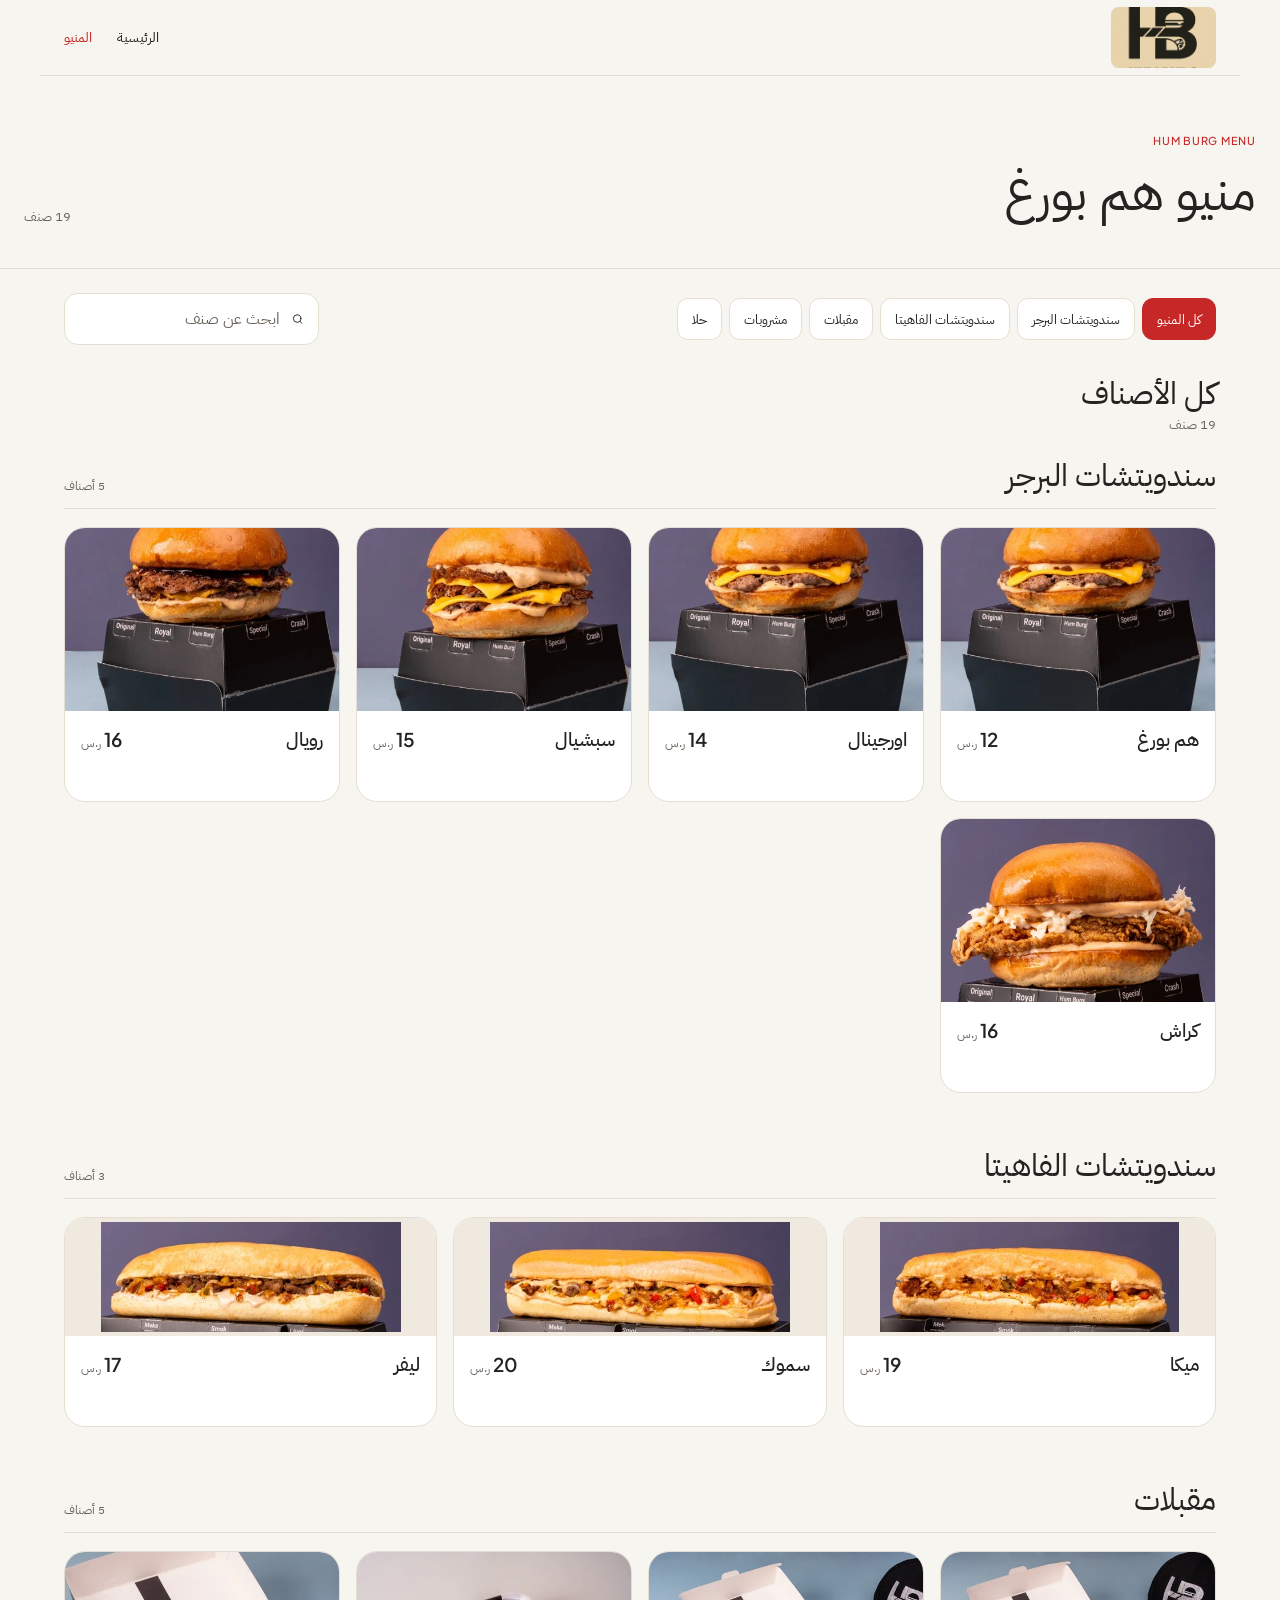
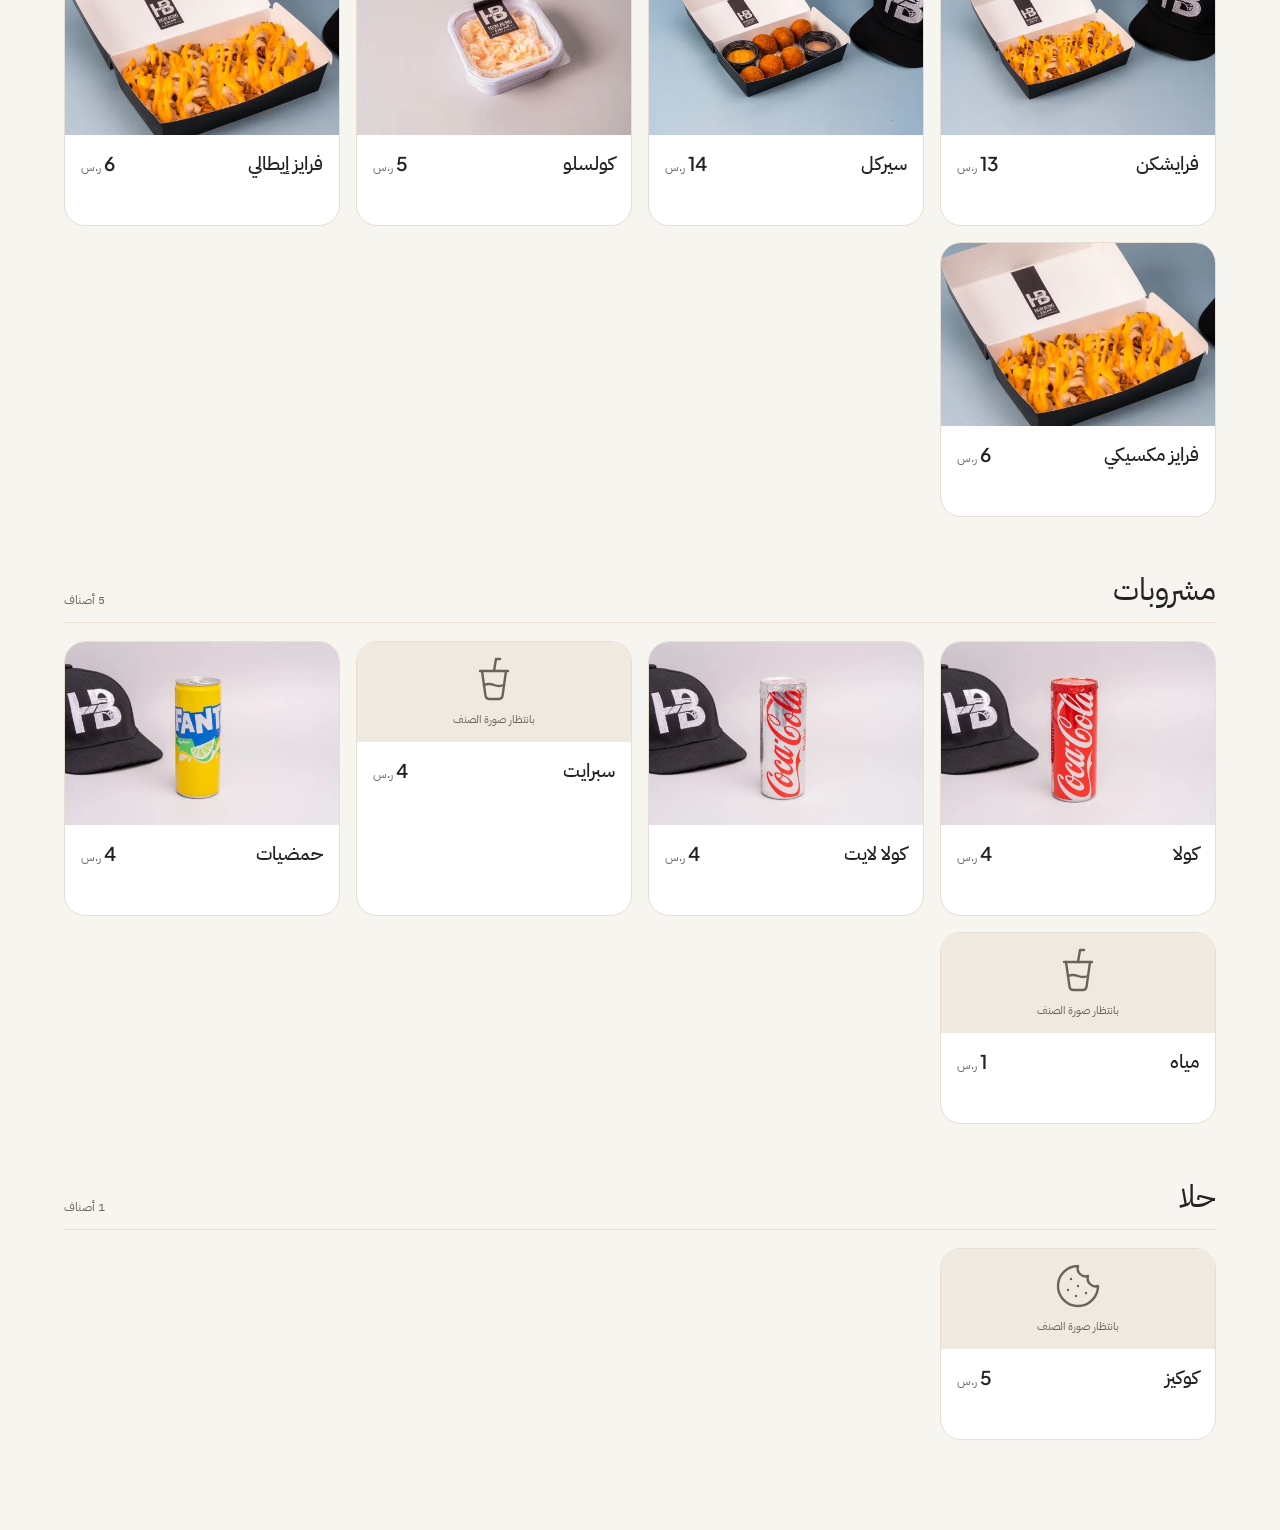
==== menu.html @ cf8162c5 "Publish HUM BURG client preview" ====
<!doctype html><html lang="ar" dir="rtl" data-theme="day" style="color-scheme: light;"><head><link rel="stylesheet" href="./site.css"><meta charset="utf-8"><meta name="viewport" content="width=device-width, initial-scale=1"><title>هم بورغ | HUM BURG</title><meta name="description" content="سندويتشات البرجر والفاهيتا بطابع هم بورغ."></head><body><div hidden=""><!--$--><!--/$--></div><!--$--><main class="menu-page"><header class="inner-nav"><a class="menu-official-logo" href="./index.html" aria-label="هم بورغ، الرئيسية"><img src="./assets/hum-burg-logo-original.jpg" width="105" height="61" alt="شعار HUM BURG الرسمي"></a><nav><a href="./index.html">الرئيسية</a><a class="active" href="./menu.html">المنيو</a></nav></header><section class="menu-hero"><div class="menu-hero-inner page-width"><div><span class="eyebrow">HUM BURG MENU</span><h1>منيو هم بورغ</h1></div><span class="menu-hero-count">19<!-- --> <!-- -->صنف</span></div></section><section class="menu-catalog"><div class="menu-catalog-inner page-width"><div class="menu-filterbar"><div class="menu-tabs" role="group" aria-label="تصفية حسب الفئة"><button class="selected">كل المنيو</button><button class="">سندويتشات البرجر</button><button class="">سندويتشات الفاهيتا</button><button class="">مقبلات</button><button class="">مشروبات</button><button class="">حلا</button></div><label class="search"><svg xmlns="http://www.w3.org/2000/svg" width="18" height="18" viewBox="0 0 24 24" fill="none" stroke="currentColor" stroke-width="2" stroke-linecap="round" stroke-linejoin="round" class="lucide lucide-search"><circle cx="11" cy="11" r="8"></circle><path d="m21 21-4.3-4.3"></path></svg><input placeholder="ابحث عن صنف" aria-label="ابحث عن صنف" value=""></label></div><div class="catalog-toolbar"><div><h2>كل الأصناف</h2><p>19<!-- --> <!-- -->صنف</p></div></div><div class="catalog-groups"><section class="catalog-group"><div class="catalog-group-heading"><div><h3>سندويتشات البرجر</h3></div><small>5<!-- --> <!-- -->أصناف</small></div><div class="catalog-grid"><article class="product-card"><div class="product-card-media"><img class="product-image-svg" width="540" height="420" src="./images/scaled/product-hum-burg-480.webp" sizes="(max-width: 760px) 55vw, 420px" loading="lazy" decoding="async" style="object-fit:cover;width:100%;height:100%;object-position:center" alt="صورة هم بورغ من المنيو"></div><div class="product-card-content"><div class="product-title-row"><h3>هم بورغ</h3><strong class="menu-price">12<!-- --> <small>ر.س</small></strong></div><div class="product-card-bottom"></div></div></article><article class="product-card"><div class="product-card-media"><img class="product-image-svg" width="540" height="420" src="./images/scaled/product-original-480.webp" sizes="(max-width: 760px) 55vw, 420px" loading="lazy" decoding="async" style="object-fit:cover;width:100%;height:100%;object-position:center" alt="صورة اورجينال من المنيو"></div><div class="product-card-content"><div class="product-title-row"><h3>اورجينال</h3><strong class="menu-price">14<!-- --> <small>ر.س</small></strong></div><div class="product-card-bottom"></div></div></article><article class="product-card"><div class="product-card-media"><img class="product-image-svg" width="540" height="420" src="./images/scaled/product-special-480.webp" sizes="(max-width: 760px) 55vw, 420px" loading="lazy" decoding="async" style="object-fit:cover;width:100%;height:100%;object-position:center" alt="صورة سبشيال من المنيو"></div><div class="product-card-content"><div class="product-title-row"><h3>سبشيال</h3><strong class="menu-price">15<!-- --> <small>ر.س</small></strong></div><div class="product-card-bottom"></div></div></article><article class="product-card"><div class="product-card-media"><img class="product-image-svg" width="540" height="420" src="./images/scaled/product-royal-480.webp" sizes="(max-width: 760px) 55vw, 420px" loading="lazy" decoding="async" style="object-fit:cover;width:100%;height:100%;object-position:center" alt="صورة رويال من المنيو"></div><div class="product-card-content"><div class="product-title-row"><h3>رويال</h3><strong class="menu-price">16<!-- --> <small>ر.س</small></strong></div><div class="product-card-bottom"></div></div></article><article class="product-card"><div class="product-card-media"><img class="product-image-svg" width="770" height="515" src="./images/scaled/product-crash-480.webp" sizes="(max-width: 760px) 55vw, 420px" loading="lazy" decoding="async" style="object-fit:cover;width:100%;height:100%;object-position:center" alt="صورة كراش من المنيو"></div><div class="product-card-content"><div class="product-title-row"><h3>كراش</h3><strong class="menu-price">16<!-- --> <small>ر.س</small></strong></div><div class="product-card-bottom"></div></div></article></div></section><section class="catalog-group catalog-group-fajita"><div class="catalog-group-heading"><div><h3>سندويتشات الفاهيتا</h3></div><small>3<!-- --> <!-- -->أصناف</small></div><div class="catalog-grid"><article class="product-card product-card-fajita"><div class="product-card-media"><img class="product-image-svg" width="1020" height="375" src="./images/scaled/product-meka-480.webp" sizes="(max-width: 760px) 55vw, 420px" loading="lazy" decoding="async" style="object-fit:contain;width:100%;height:100%;object-position:center" alt="صورة ميكا من المنيو"></div><div class="product-card-content"><div class="product-title-row"><h3>ميكا</h3><strong class="menu-price">19<!-- --> <small>ر.س</small></strong></div><div class="product-card-bottom"></div></div></article><article class="product-card product-card-fajita"><div class="product-card-media"><img class="product-image-svg" width="1020" height="375" src="./images/scaled/product-smok-480.webp" sizes="(max-width: 760px) 55vw, 420px" loading="lazy" decoding="async" style="object-fit:contain;width:100%;height:100%;object-position:center" alt="صورة سموك من المنيو"></div><div class="product-card-content"><div class="product-title-row"><h3>سموك</h3><strong class="menu-price">20<!-- --> <small>ر.س</small></strong></div><div class="product-card-bottom"></div></div></article><article class="product-card product-card-fajita"><div class="product-card-media"><img class="product-image-svg" width="1020" height="375" src="./images/scaled/product-liver-480.webp" sizes="(max-width: 760px) 55vw, 420px" loading="lazy" decoding="async" style="object-fit:contain;width:100%;height:100%;object-position:center" alt="صورة ليفر من المنيو"></div><div class="product-card-content"><div class="product-title-row"><h3>ليفر</h3><strong class="menu-price">17<!-- --> <small>ر.س</small></strong></div><div class="product-card-bottom"></div></div></article></div></section><section class="catalog-group"><div class="catalog-group-heading"><div><h3>مقبلات</h3></div><small>5<!-- --> <!-- -->أصناف</small></div><div class="catalog-grid"><article class="product-card"><div class="product-card-media"><img class="product-image-svg" width="1600" height="1066" src="./images/scaled/product-freischken-480.webp" sizes="(max-width: 760px) 55vw, 420px" loading="lazy" decoding="async" style="object-fit:cover;width:100%;height:100%;object-position:center" alt="صورة فرايشكن من المنيو"></div><div class="product-card-content"><div class="product-title-row"><h3>فرايشكن</h3><strong class="menu-price">13<!-- --> <small>ر.س</small></strong></div><div class="product-card-bottom"></div></div></article><article class="product-card"><div class="product-card-media"><img class="product-image-svg" width="1600" height="1066" src="./images/scaled/product-circle-480.webp" sizes="(max-width: 760px) 55vw, 420px" loading="lazy" decoding="async" style="object-fit:cover;width:100%;height:100%;object-position:center" alt="صورة سيركل من المنيو"></div><div class="product-card-content"><div class="product-title-row"><h3>سيركل</h3><strong class="menu-price">14<!-- --> <small>ر.س</small></strong></div><div class="product-card-bottom"></div></div></article><article class="product-card"><div class="product-card-media"><img class="product-image-svg" width="1600" height="1066" src="./images/scaled/product-coleslaw-480.webp" sizes="(max-width: 760px) 55vw, 420px" loading="lazy" decoding="async" style="object-fit:cover;width:100%;height:100%;object-position:center" alt="صورة كولسلو من المنيو"></div><div class="product-card-content"><div class="product-title-row"><h3>كولسلو</h3><strong class="menu-price">5<!-- --> <small>ر.س</small></strong></div><div class="product-card-bottom"></div></div></article><article class="product-card"><div class="product-card-media"><img class="product-image-svg" width="640" height="500" src="./images/scaled/product-italian-fries-480.webp" sizes="(max-width: 760px) 55vw, 420px" loading="lazy" decoding="async" style="object-fit:cover;width:100%;height:100%;object-position:center" alt="صورة فرايز إيطالي من المنيو"></div><div class="product-card-content"><div class="product-title-row"><h3>فرايز إيطالي</h3><strong class="menu-price">6<!-- --> <small>ر.س</small></strong></div><div class="product-card-bottom"></div></div></article><article class="product-card"><div class="product-card-media"><img class="product-image-svg" width="640" height="500" src="./images/scaled/product-mexican-fries-480.webp" sizes="(max-width: 760px) 55vw, 420px" loading="lazy" decoding="async" style="object-fit:cover;width:100%;height:100%;object-position:center" alt="صورة فرايز مكسيكي من المنيو"></div><div class="product-card-content"><div class="product-title-row"><h3>فرايز مكسيكي</h3><strong class="menu-price">6<!-- --> <small>ر.س</small></strong></div><div class="product-card-bottom"></div></div></article></div></section><section class="catalog-group"><div class="catalog-group-heading"><div><h3>مشروبات</h3></div><small>5<!-- --> <!-- -->أصناف</small></div><div class="catalog-grid"><article class="product-card"><div class="product-card-media"><img class="product-image-svg" width="1600" height="1066" src="./images/scaled/product-cola-480.webp" sizes="(max-width: 760px) 55vw, 420px" loading="lazy" decoding="async" style="object-fit:cover;width:100%;height:100%;object-position:center" alt="صورة كولا من المنيو"></div><div class="product-card-content"><div class="product-title-row"><h3>كولا</h3><strong class="menu-price">4<!-- --> <small>ر.س</small></strong></div><div class="product-card-bottom"></div></div></article><article class="product-card"><div class="product-card-media"><img class="product-image-svg" width="1600" height="1066" src="./images/scaled/product-cola-light-480.webp" sizes="(max-width: 760px) 55vw, 420px" loading="lazy" decoding="async" style="object-fit:cover;width:100%;height:100%;object-position:center" alt="صورة كولا لايت من المنيو"></div><div class="product-card-content"><div class="product-title-row"><h3>كولا لايت</h3><strong class="menu-price">4<!-- --> <small>ر.س</small></strong></div><div class="product-card-bottom"></div></div></article><article class="product-card product-card-no-image"><div class="product-card-media"><div class="product-card-fallback product-card-fallback-branded"><span class="product-fallback-icon"><svg xmlns="http://www.w3.org/2000/svg" width="48" height="48" viewBox="0 0 24 24" fill="none" stroke="currentColor" stroke-width="1.2" stroke-linecap="round" stroke-linejoin="round" class="lucide lucide-cup-soda"><path d="m6 8 1.75 12.28a2 2 0 0 0 2 1.72h4.54a2 2 0 0 0 2-1.72L18 8"></path><path d="M5 8h14"></path><path d="M7 15a6.47 6.47 0 0 1 5 0 6.47 6.47 0 0 0 5 0"></path><path d="m12 8 1-6h2"></path></svg></span><small>بانتظار صورة الصنف</small></div></div><div class="product-card-content"><div class="product-title-row"><h3>سبرايت</h3><strong class="menu-price">4<!-- --> <small>ر.س</small></strong></div><div class="product-card-bottom"></div></div></article><article class="product-card"><div class="product-card-media"><img class="product-image-svg" width="1600" height="1066" src="./images/scaled/product-citrus-480.webp" sizes="(max-width: 760px) 55vw, 420px" loading="lazy" decoding="async" style="object-fit:cover;width:100%;height:100%;object-position:center" alt="صورة حمضيات من المنيو"></div><div class="product-card-content"><div class="product-title-row"><h3>حمضيات</h3><strong class="menu-price">4<!-- --> <small>ر.س</small></strong></div><div class="product-card-bottom"></div></div></article><article class="product-card product-card-no-image"><div class="product-card-media"><div class="product-card-fallback product-card-fallback-branded"><span class="product-fallback-icon"><svg xmlns="http://www.w3.org/2000/svg" width="48" height="48" viewBox="0 0 24 24" fill="none" stroke="currentColor" stroke-width="1.2" stroke-linecap="round" stroke-linejoin="round" class="lucide lucide-cup-soda"><path d="m6 8 1.75 12.28a2 2 0 0 0 2 1.72h4.54a2 2 0 0 0 2-1.72L18 8"></path><path d="M5 8h14"></path><path d="M7 15a6.47 6.47 0 0 1 5 0 6.47 6.47 0 0 0 5 0"></path><path d="m12 8 1-6h2"></path></svg></span><small>بانتظار صورة الصنف</small></div></div><div class="product-card-content"><div class="product-title-row"><h3>مياه</h3><strong class="menu-price">1<!-- --> <small>ر.س</small></strong></div><div class="product-card-bottom"></div></div></article></div></section><section class="catalog-group"><div class="catalog-group-heading"><div><h3>حلا</h3></div><small>1<!-- --> <!-- -->أصناف</small></div><div class="catalog-grid"><article class="product-card product-card-no-image"><div class="product-card-media"><div class="product-card-fallback product-card-fallback-branded"><span class="product-fallback-icon"><svg xmlns="http://www.w3.org/2000/svg" width="48" height="48" viewBox="0 0 24 24" fill="none" stroke="currentColor" stroke-width="1.2" stroke-linecap="round" stroke-linejoin="round" class="lucide lucide-cookie"><path d="M12 2a10 10 0 1 0 10 10 4 4 0 0 1-5-5 4 4 0 0 1-5-5"></path><path d="M8.5 8.5v.01"></path><path d="M16 15.5v.01"></path><path d="M12 12v.01"></path><path d="M11 17v.01"></path><path d="M7 14v.01"></path></svg></span><small>بانتظار صورة الصنف</small></div></div><div class="product-card-content"><div class="product-title-row"><h3>كوكيز</h3><strong class="menu-price">5<!-- --> <small>ر.س</small></strong></div><div class="product-card-bottom"></div></div></article></div></section></div></div></section></main><!--$--><!--/$--><!--/$--><next-route-announcer style="position: absolute;"></next-route-announcer><script src="./preview.js"></script></body></html>
---- site.css ----
@import url("https://fonts.googleapis.com/css2?family=IBM+Plex+Sans+Arabic:wght@400;500;600;700&family=Plus+Jakarta+Sans:wght@500;600;700;800&display=swap");@font-face{font-family:FreePalestine;src:url(./fonts/FreePalestineVF.ttf) format("truetype");font-display:swap}:root{--body:"IBM Plex Sans Arabic",sans-serif;--display:FreePalestine,"IBM Plex Sans Arabic",sans-serif}*{box-sizing:border-box}html{scroll-behavior:smooth}body{margin:0;background:var(--bg);color:var(--white);font-family:var(--body)}button,input{font:inherit}button{cursor:pointer}a{text-decoration:none;color:inherit}img{max-width:100%}.page-width{width:min(100% - 80px,1440px);margin-inline:auto}:focus-visible{outline:2px solid var(--red-light)}.button{display:inline-flex;align-items:center;justify-content:center;gap:20px;padding:0 25px;font-weight:700;font-size:15px;border:1px solid transparent;transition:background .2s,transform .2s}.button-red{color:white}.button-red:hover{background:var(--red-light)}.button-outline{border-color:#777;color:white;background:rgba(0,0,0,.25)}.button-white{background:white}.text-link{display:inline-flex;align-items:center;gap:10px;font-weight:700;border-bottom:1px solid var(--red);padding-bottom:7px}.site-header{background:#0D0D0E;z-index:30;border-bottom:1px solid #29292b}.header-inner{height:88px;width:min(100% - 80px,1440px);margin:auto;display:flex;align-items:center;justify-content:space-between;gap:35px}.official-logo{width:115px;height:67px;position:relative;background:#171719}.official-logo img{position:absolute;width:235px;max-width:none;height:235px;left:-60px;top:-49px;filter:grayscale(1) invert(1);mix-blend-mode:screen}.site-nav{display:flex;align-items:center;gap:34px;font-weight:600}.site-nav a:hover{color:var(--red-light)}.header-actions{display:flex;align-items:center;gap:18px}.language-button{border:0;background:none;font-size:13px}.icon-button{border:0;background:none;color:white;display:grid;place-items:center;width:42px;height:42px}.cart-trigger{position:relative}.cart-trigger span{position:absolute;top:-1px;left:0;border-radius:50%;font:700 10px/17px var(--body);width:17px;height:17px}.mobile-trigger{display:none}.hero{position:relative;min-height:690px;display:flex;align-items:center;overflow:hidden;background:#09090a}.hero-photo{background-image:url(./assets/hum-burg-campaign.jpg);background-position:center 55%;opacity:.9}.hero-photo,.hero-shade{position:absolute;inset:0}.hero-shade{background:linear-gradient(270deg,#0D0D0E 3%,rgba(13,13,14,.97) 27%,rgba(13,13,14,.71) 46%,rgba(13,13,14,.04) 77%),linear-gradient(0deg,#0D0D0E,transparent 20%)}.hero-content{position:relative;z-index:1;padding:70px 0 110px}.hero-kicker{font:700 12px Plus Jakarta Sans,sans-serif;letter-spacing:2px;color:var(--red-light)}.hero h1{font-size:clamp(66px,7.1vw,124px);line-height:1.06;max-width:730px;margin:24px 0 25px}.hero h1 span{color:var(--red-light)}.hero p{font-size:19px;line-height:1.85;max-width:510px;color:#ddd}.hero-buttons{gap:12px;flex-wrap:wrap}.hero-bottom{position:absolute;bottom:30px;left:0;right:0;display:flex;justify-content:space-between;color:#b8b8b8;font-size:11px;letter-spacing:1px}.section-title{gap:20px;margin-bottom:32px}.about-copy h2,.combo-text h2,.final-cta h2,.section-title h2{font:700 clamp(38px,4vw,66px)/1.16 var(--display);margin:9px 0 0}.section-mark{color:var(--red-light);font-weight:700}.category-section{padding-block:100px}.category-grid{grid-gap:10px;gap:10px}.category-tile{min-height:220px;background:var(--surface);padding:24px;display:flex;flex-direction:column;position:relative;border-bottom:3px solid var(--red);transition:background .25s,transform .25s}.category-tile:hover{background:var(--card);transform:translateY(-4px)}.category-index{font:800 12px Plus Jakarta Sans;color:var(--red-light)}.category-name{font:700 clamp(24px,2.2vw,37px)/1.3 var(--display);margin:auto 0 0}.category-english{font:700 10px Plus Jakarta Sans;letter-spacing:1px;color:var(--muted);margin-top:5px}.category-tile svg{position:absolute;top:22px;left:22px;color:var(--red-light)}.featured-grid{display:grid;grid-template-columns:repeat(4,1fr);grid-gap:17px;gap:17px}.food-card{min-width:0}.food-frame{height:270px;background:radial-gradient(circle at 50% 65%,#38383a 0,#202023 58%);position:relative;overflow:hidden}.food-frame-label{position:absolute;left:17px;top:16px;color:#777;font:800 clamp(24px,3vw,42px) Plus Jakarta Sans;letter-spacing:-2px}.food-placeholder{height:100%;display:grid;align-content:center;justify-items:center;text-align:center;grid-gap:6px;gap:6px;position:relative}.food-placeholder:before{content:"";display:block;width:126px;height:126px;border:2px solid #555;border-radius:50%;background:radial-gradient(circle,#29292b,#202023);margin-bottom:12px}.food-placeholder>span{position:absolute;top:45%;font:700 27px var(--display)}.food-placeholder small{color:var(--muted);font-size:11px}.food-counter{position:absolute;right:17px;top:16px;color:var(--red-light);font:700 12px Plus Jakarta Sans}.food-info{display:flex;justify-content:space-between;gap:10px;align-items:flex-end;padding:18px 19px}.food-info h3{font:700 31px var(--display);margin:4px 0 0}.food-price{font:800 27px Plus Jakarta Sans;white-space:nowrap}.food-price span{font:600 11px var(--body);margin-right:4px}.card-add{margin:0 19px 19px;padding:10px 0;background:transparent;border:1px solid #626265;color:white;display:flex;align-items:center;justify-content:center;gap:7px}.card-add:hover{border-color:var(--red)}.combo-section{background:var(--red);padding-block:60px}.combo-inner{display:flex;align-items:center;gap:45px}.combo-number{font:800 clamp(100px,13vw,190px)/.8 var(--display);white-space:nowrap}.combo-number span{font:600 22px var(--body);margin-right:8px}.combo-text{flex:1 1}.combo-text .section-mark{color:#f8d8d8}.combo-text p{font-size:16px;line-height:1.8;max-width:600px}.about-section{display:grid;grid-template-columns:1fr 1fr;grid-gap:8%;gap:8%;align-items:center;padding-block:125px}.about-visual{height:430px;position:relative}.about-photo{position:absolute;inset:0;background:url(./assets/hum-burg-campaign.jpg) 50%/cover;filter:grayscale(1);opacity:.65}.about-visual>span{position:absolute;bottom:20px;left:25px;font:800 47px Plus Jakarta Sans;letter-spacing:-3px}.about-copy p{color:var(--muted);font-size:17px;line-height:2;max-width:570px;margin:23px 0}.final-cta{background:var(--red-dark);text-align:center;padding:85px 0}.final-cta span{font-size:15px}.final-cta h2{margin:12px 0 30px}.site-footer{padding-top:70px}.footer-grid{display:grid;grid-template-columns:2fr 1fr 1.5fr;grid-gap:65px;gap:65px;padding-bottom:55px}.footer-logo{width:120px}.footer-grid h3{font-size:15px;margin:0 0 20px}.footer-grid a:not(.official-logo){display:block;color:var(--muted);margin:10px 0}.footer-grid p{color:var(--muted);font-size:13px;max-width:300px;line-height:1.8}.footer-bottom{border-top:1px solid var(--line);padding:20px 0;color:var(--muted);font-size:12px;display:flex;justify-content:space-between}.drawer-layer{position:fixed;inset:0;z-index:100}.drawer-backdrop{position:absolute;inset:0;background:#000b;border:0;width:100%}.cart-panel{position:absolute;left:0;top:0;bottom:0;width:min(440px,100%);background:var(--surface);padding:30px;display:flex;flex-direction:column;box-shadow:20px 0 70px #0008}.drawer-heading{display:flex;justify-content:space-between;align-items:flex-start;border-bottom:1px solid var(--line);padding-bottom:18px}.drawer-heading small{color:var(--red-light)}.drawer-heading h2{font:700 40px var(--display);margin:4px 0}.cart-items{overflow:auto;flex:1 1}.cart-item{padding:22px 0;border-bottom:1px solid var(--line);display:flex;align-items:center;justify-content:space-between}.cart-item small{color:var(--muted)}.cart-item h3{margin:2px 0;font:700 25px var(--display)}.cart-item span{font-size:13px}.quantity{display:flex;align-items:center;gap:12px}.quantity button{width:30px;height:30px;background:var(--card);border:1px solid var(--line);color:white;display:grid;place-items:center}.cart-checkout{border-top:1px solid var(--line);padding-top:20px}.cart-checkout>div{display:flex;justify-content:space-between}.cart-checkout p{font-size:11px;color:var(--muted)}.cart-checkout .button{width:100%;margin-top:15px}.cart-empty{margin:auto;text-align:center}.cart-empty svg{color:var(--red-light)}.cart-empty h3{font:700 28px var(--display)}@media(max-width:1100px){.category-grid{grid-template-columns:repeat(3,1fr)}.featured-grid{grid-template-columns:repeat(2,1fr)}.site-nav{gap:17px}.hero{min-height:630px}}@media(max-width:700px){.header-inner,.page-width{width:min(100% - 36px,1440px)}.header-inner{height:72px}.official-logo{width:84px;height:55px}.official-logo img{width:177px;height:177px;left:-45px;top:-37px}.site-nav{display:none;position:absolute;top:72px;right:0;left:0;background:var(--surface);padding:20px;flex-direction:column;align-items:stretch}.site-nav.open{display:flex}.header-actions{gap:5px}.mobile-trigger{display:grid}.header-order,.language-button{display:none}.hero{min-height:690px;align-items:flex-start}.hero-photo{background-size:auto 75%;background-repeat:no-repeat;background-position:65% top}.hero-shade{background:linear-gradient(0deg,#0D0D0E 9%,rgba(13,13,14,.95) 33%,rgba(13,13,14,.4) 65%,transparent)}.hero-content{padding-top:305px;padding-bottom:55px}.hero-kicker{font-size:9px}.hero h1{font-size:clamp(55px,13vw,78px);margin:10px 0}.hero p{font-size:15px;margin:0}.hero-buttons{margin-top:20px}.hero-buttons .button{min-height:46px;font-size:13px;padding:0 16px}.hero-bottom{bottom:14px}.category-section,.featured-section{padding-block:65px}.section-title{align-items:flex-start}.section-title h2{font-size:38px}.section-title .text-link{font-size:12px;white-space:nowrap}.category-grid{grid-template-columns:repeat(2,1fr)}.category-tile{min-height:145px;padding:17px}.category-name{font-size:25px}.category-english{font-size:8px}.category-tile svg{width:16px;top:15px;left:15px}.featured-grid{gap:10px}.food-frame{height:170px}.food-placeholder:before{width:75px;height:75px}.food-placeholder>span{font-size:19px;top:46%}.food-placeholder small{font-size:8px}.food-frame-label{font-size:19px}.food-info{padding:12px;align-items:flex-start;display:block}.food-info h3{font-size:24px}.food-info small{font-size:9px}.food-price{font-size:21px;margin-top:4px}.card-add{margin:0 12px 12px;width:calc(100% - 24px);font-size:11px}.combo-inner{display:block}.combo-number{font-size:105px}.combo-text h2{font-size:40px}.combo-text p{font-size:14px}.combo-inner .button{margin-top:15px}.about-section{grid-template-columns:1fr;padding-block:65px;gap:30px}.about-visual{height:270px}.about-copy h2{font-size:42px}.about-copy p{font-size:15px}.footer-grid{grid-template-columns:1fr 1fr;gap:20px}.footer-grid>div:first-child{grid-column:1/-1}.footer-bottom{display:block;line-height:2}}@media(prefers-reduced-motion:reduce){html{scroll-behavior:auto}*,:after,:before{animation-duration:.01ms!important;transition-duration:.01ms!important}}.inner-nav{width:min(100% - 80px,1440px);margin:auto;justify-content:space-between;gap:24px}.inner-nav,.inner-nav .logo{display:flex;align-items:center}.inner-nav .logo{font:800 22px Plus Jakarta Sans;gap:10px}.inner-nav .logo-mark{background:var(--red);padding:8px;color:white}.inner-nav .logo-copy{display:grid;line-height:1}.inner-nav .logo-copy small{font:700 11px var(--body);color:var(--muted);margin-top:5px}.inner-nav nav{display:flex;gap:25px}.inner-nav nav .active{color:var(--red-light)}.inner-cart{background:var(--red);border:0;color:white;padding:10px 17px;display:flex;gap:10px;align-items:center;position:relative}.inner-cart i{position:absolute;top:-8px;left:-8px;background:white;color:var(--red);border-radius:50%;width:20px;height:20px;text-align:center;font-size:11px}.menu-hero{background:var(--surface);padding:75px max(40px,calc((100vw - 1440px)/2));display:flex;align-items:center;justify-content:space-between;overflow:hidden}.menu-hero .eyebrow{font-size:12px;color:var(--red-light)}.menu-hero h1{font:700 clamp(55px,6vw,90px)/1 var(--display);margin:20px 0}.checkout-page h1 em,.menu-hero h1 em,.track-intro h1 em{color:var(--red-light);font-style:normal}.menu-hero-mark{font:800 130px Plus Jakarta Sans;color:#2f2f31;letter-spacing:-12px}.menu-hero-mark span{display:block;font:700 15px Plus Jakarta Sans;letter-spacing:5px;text-align:center}.menu-catalog{display:grid;grid-template-columns:250px 1fr;grid-gap:40px;gap:40px;width:min(100% - 80px,1440px);margin:auto;padding:70px 0 110px}.menu-sidebar{border-left:1px solid var(--line);padding-left:20px}.menu-sidebar>p{color:var(--muted);font-size:13px}.menu-sidebar button{display:flex;align-items:center;gap:10px;width:100%;background:transparent;border:0;color:var(--muted);padding:12px;text-align:right}.menu-sidebar button.selected,.menu-sidebar button:hover{background:var(--card);color:white}.menu-sidebar button b{margin-right:auto;color:var(--red-light)}.combo-sidebar{background:var(--red-dark);padding:20px;margin-top:35px}.combo-sidebar b,.combo-sidebar span{display:block}.combo-sidebar span{font:700 36px var(--display)}.combo-sidebar p{font-size:12px}.catalog-toolbar{display:flex;align-items:center;justify-content:space-between;margin-bottom:25px}.catalog-toolbar h2{font:700 44px var(--display);margin:0}.catalog-toolbar p{margin:0;color:var(--muted)}.search{display:flex;align-items:center;gap:10px;background:var(--surface);padding:12px 15px;min-width:250px}.search input{border:0;outline:none;background:none;color:white;min-width:0}.catalog-grid{display:grid;grid-template-columns:repeat(3,1fr);grid-gap:17px}.catalog-card{background:var(--card)}.catalog-art{height:230px;background:radial-gradient(circle,#363638,var(--card) 68%);display:flex;flex-direction:column;align-items:center;justify-content:center;gap:12px}.catalog-art>span{font:700 30px var(--display);border:2px solid #555;border-radius:50%;width:130px;height:130px;display:grid;place-items:center}.catalog-art small{color:var(--muted);font-size:11px}.catalog-info{padding:18px}.catalog-info>small{font:700 11px Plus Jakarta Sans;color:var(--muted)}.catalog-info h3{font:700 32px var(--display);margin:8px 0 20px}.catalog-info>div{border-top:1px solid var(--line);padding-top:14px;display:flex;justify-content:space-between;align-items:center}.catalog-info b{font:800 28px Plus Jakarta Sans}.catalog-info b i{font:500 12px var(--body);font-style:normal}.catalog-info button{background:var(--red);border:0;color:white;width:36px;height:36px;display:grid;place-items:center}.no-results{padding:70px;color:var(--muted)}.no-results h3{color:white}.no-results button{background:var(--red);color:white;border:0;padding:10px 20px}.cart-drawer{position:fixed;top:0;left:0;bottom:0;width:min(430px,95vw);background:var(--surface);z-index:102;padding:28px;transform:translateX(-110%);transition:transform .25s;display:flex;flex-direction:column}.cart-drawer.open{transform:translateX(0)}.backdrop{position:fixed;inset:0;background:#000b;z-index:101;border:0;width:100%}.cart-head{display:flex;align-items:flex-start;justify-content:space-between;border-bottom:1px solid var(--line)}.cart-head h2{font:700 36px var(--display);margin:0 0 15px}.cart-head small{color:var(--red-light)}.cart-head button{background:none;color:white;border:0}.empty-cart{margin:auto;text-align:center}.empty-cart svg{color:var(--red-light)}.cart-lines{flex:1 1;overflow:auto}.cart-line{border-bottom:1px solid var(--line);padding:18px 0;display:grid;grid-template-columns:40px 1fr auto;grid-gap:10px;gap:10px;align-items:center}.mini-art{background:var(--card);height:40px;display:grid;place-items:center;font-size:22px}.cart-line b,.cart-line small{display:block}.cart-line small{color:var(--muted)}.qty{display:flex;align-items:center;gap:8px}.qty button{background:var(--card);color:white;border:1px solid var(--line);height:26px}.cart-total{display:flex;justify-content:space-between;padding:20px 0}.checkout{display:flex;align-items:center;justify-content:center;gap:10px;background:var(--red);padding:14px}.checkout-page,.track-page{min-height:100vh}.checkout-wrap,.track-shell{width:min(100% - 80px,1150px);margin:80px auto;display:grid;grid-template-columns:1.4fr 1fr;grid-gap:70px;gap:70px}.checkout-page h1,.track-intro h1{font:700 65px var(--display);margin:10px 0}.step-kicker{color:var(--red-light)}.checkout-intro,.track-intro p{color:var(--muted);line-height:1.8}.back-link{display:flex;gap:5px;align-items:center}.form-grid,.method-switch{display:grid;grid-template-columns:repeat(2,1fr);grid-gap:12px;gap:12px;margin:25px 0}.method-switch button{background:var(--surface);color:white;border:1px solid var(--line);padding:18px;text-align:right;display:grid;grid-gap:5px;gap:5px}.method-switch small{color:var(--muted)}.checkout-form h2{font:700 26px var(--display)}.checkout-form label span{display:block;margin-bottom:5px}.checkout-form label div{display:flex;align-items:center;gap:8px;background:var(--surface);padding:10px}.checkout-form input{width:100%;border:0;background:none;color:white;outline:none}.full-label{display:block;margin:18px 0}.payment-disabled{display:flex;gap:10px;align-items:center;background:var(--surface);padding:18px;color:var(--muted)}.payment-disabled small{display:block}.payment-disabled>span{margin-right:auto}.place-order{background:var(--red);border:0;color:white;padding:14px 25px;display:flex;gap:10px;align-items:center;margin-top:30px}.demo-notice{color:var(--muted)}.order-summary{background:var(--surface);padding:30px}.summary-item,.summary-title,.summary-total{display:flex;justify-content:space-between;align-items:center;border-bottom:1px solid var(--line);padding:16px 0}.summary-item{gap:12px}.summary-item div{flex:1 1}.summary-item small{display:block;color:var(--muted)}.summary-food{font-size:28px}.summary-total b{font-size:25px}.order-summary>p{color:var(--muted);font-size:12px}.track-intro form{display:flex;background:var(--surface);padding:8px;gap:8px}.track-intro form input{flex:1 1;background:none;border:0;color:white;min-width:0}.track-intro form button{background:var(--red);border:0;color:white;padding:10px 18px}.track-card{background:var(--surface);padding:35px;min-height:350px}.track-empty{text-align:center;margin-top:55px}.track-empty a,.track-empty svg{color:var(--red-light)}.timeline-stage,.track-card-top,.track-eta{display:flex;align-items:center;gap:15px;padding:15px;border-bottom:1px solid var(--line)}.timeline-stage div{flex:1 1}.timeline-stage small{display:block;color:var(--muted)}.timeline-stage.current{color:var(--red-light)}@media(max-width:800px){.checkout-wrap,.inner-nav,.menu-catalog,.track-shell{width:min(100% - 36px,1440px)}.inner-nav nav{display:none}.menu-hero{padding:45px 20px}.menu-hero-mark{display:none}.menu-catalog{display:block;padding:40px 0}.menu-sidebar{border:0;display:flex;overflow:auto;gap:8px;padding:0 0 20px}.combo-sidebar,.menu-sidebar>p{display:none}.menu-sidebar button{white-space:nowrap;width:auto;background:var(--surface)}.menu-sidebar button b{display:none}.catalog-toolbar{align-items:stretch;flex-direction:column;gap:15px}.catalog-grid{grid-template-columns:repeat(2,1fr);gap:10px}.catalog-art{height:150px}.catalog-art>span{width:90px;height:90px;font-size:24px}.catalog-art small{font-size:9px}.catalog-info{padding:12px}.catalog-info h3{font-size:25px}.catalog-info b{font-size:20px}.checkout-wrap,.track-shell{display:block;margin:40px auto}.order-summary,.track-card{margin-top:40px}.form-grid{grid-template-columns:1fr}}.hero-shade{background:linear-gradient(90deg,#0D0D0E,#0D0D0E 34%,transparent 56%),linear-gradient(270deg,#0D0D0E,rgba(13,13,14,.94) 18%,rgba(13,13,14,.68) 36%,transparent 65%),linear-gradient(0deg,#0D0D0E,transparent 20%)}.menu-sidebar{scrollbar-width:none}.menu-sidebar::-webkit-scrollbar{display:none}@media(max-width:700px){.hero{min-height:650px}.hero-photo{background-position:65% top}.hero-shade{background:linear-gradient(90deg,rgba(13,13,14,.9),transparent 45%),linear-gradient(0deg,#0D0D0E 7%,rgba(13,13,14,.97) 34%,rgba(13,13,14,.25) 71%,transparent)}.hero-content{padding-top:285px}.hero-shade{background:linear-gradient(90deg,#0D0D0E,rgba(13,13,14,.85) 13%,transparent 32%),linear-gradient(0deg,#0D0D0E 7%,rgba(13,13,14,.97) 34%,rgba(13,13,14,.25) 71%,transparent)}}.modal-layer{position:fixed;inset:0;z-index:110;display:grid;place-items:center;padding:18px}.modal-backdrop{position:absolute;inset:0;background:#000c;border:0;width:100%}.customize-modal{position:relative;border:1px solid var(--line);width:min(520px,100%);max-height:calc(100vh - 36px);overflow:auto;padding:28px;box-shadow:0 30px 90px #000a}.modal-head{display:flex;align-items:flex-start;justify-content:space-between}.modal-head small{color:var(--red-light)}.modal-head h2{font:700 43px var(--display);margin:4px 0}.customize-modal>p{color:var(--muted);font-size:14px}.modifier-list{display:grid;grid-gap:8px;gap:8px;margin:24px 0}.modifier-list label{display:flex;align-items:center;gap:12px;background:var(--card);padding:13px;cursor:pointer}.modifier-list input{accent-color:var(--red);width:18px;height:18px}.modifier-list span{flex:1 1}.modifier-list b{font-size:13px;color:white}.no-modifiers{color:var(--muted);padding:30px 0}.modal-total{border-top:1px solid var(--line);padding-top:18px}.modal-total strong{font-size:23px}.modal-add{margin-top:20px}.method-switch button:disabled,.place-order:disabled{opacity:.45;cursor:not-allowed}.admin-unconfigured{min-height:100vh;display:grid;place-items:center;padding:25px;text-align:center}.admin-unconfigured>div{max-width:500px}.admin-unconfigured svg{color:var(--red-light)}.admin-unconfigured h1{font:700 45px var(--display)}.admin-unconfigured p{color:var(--muted);line-height:1.9}.admin-unconfigured a{display:inline-block;background:var(--red);padding:12px 22px;margin-top:18px}body{color:var(--bg);font-weight:400}.storefront{overflow:hidden}.page-width{width:min(100% - 56px,1360px)}.site-header{background:var(--bg);border:0;color:#fff}.header-inner{height:82px;width:min(100% - 56px,1360px)}.site-nav{font-size:15px;font-weight:400}.site-nav a:hover{color:var(--gold)}.header-actions{gap:12px}.language-button{color:#eee;font-weight:400}.icon-button{border-radius:14px;background:rgba(255,255,255,.08);width:44px;height:44px}.icon-button:hover{background:rgba(255,255,255,.17)}.cart-trigger span{background:var(--gold);color:var(--bg)}.button{border-radius:16px;min-height:52px;box-shadow:0 7px 20px rgba(0,0,0,.1)}.button-outline{background:rgba(255,255,255,.13);border-color:rgba(255,255,255,.6)}.button-white{background:var(--ivory);color:var(--bg)}.text-link{font-weight:500;border-bottom-color:var(--gold)}.text-link:hover{color:var(--red)}.hero{min-height:660px;background:var(--bg);color:#fff}.hero-photo{background-size:cover;background-position:center 57%;opacity:1}.hero-shade{background:linear-gradient(90deg,rgba(25,25,25,.15),rgba(25,25,25,.42) 38%,#191919 75%),linear-gradient(0deg,#191919,transparent 20%)}.hero-content{padding:95px 0 120px}.hero-kicker{font-size:12px;color:var(--gold);font-weight:500}.hero h1{font-family:var(--display);font-weight:400;font-size:clamp(61px,6.2vw,94px);line-height:1.13}.hero h1 span{color:var(--ivory)}.hero p{font-weight:400;font-size:18px;color:#e8e4dd;max-width:430px}.hero-buttons{margin-top:34px}.hero-bottom{color:var(--gold)}.category-section{padding-block:96px 105px}.section-title{margin-bottom:30px}.about-copy h2,.combo-text h2,.final-cta h2,.section-title h2{font-family:var(--display);font-size:clamp(40px,3.8vw,60px);line-height:1.25}.section-mark{color:var(--deep-gold);font-size:14px}.category-grid{display:grid;grid-template-columns:repeat(5,1fr);grid-gap:15px;gap:15px}.category-tile{min-height:265px;border:1px solid #e8e2d7;border-bottom:0;border-radius:22px;background:#fff;overflow:hidden;padding:0 18px 19px;color:var(--bg);box-shadow:0 12px 28px rgba(25,25,25,.055);transform:none}.category-tile:hover{background:#fff;transform:translateY(-5px);box-shadow:0 18px 34px rgba(25,25,25,.11)}.category-photo{height:157px;margin:0 -18px 15px;background-color:#e9e2d5;background-size:680% auto;background-repeat:no-repeat;display:grid;place-items:center;font-size:20px;color:var(--deep-gold)}.category-tile:nth-child(n+4) .category-photo{background:linear-gradient(135deg,#eae2d5,#f7f4ed)}.category-index{position:absolute;top:10px;right:10px;background:var(--bg);color:var(--gold);padding:5px 8px;border-radius:8px;font-weight:500}.category-name{font:500 18px/1.5 var(--body);margin:0}.category-english{font-weight:500;color:#79736a}.category-tile svg{top:auto;bottom:21px;left:17px;color:var(--red)}.featured-section{background:var(--surface);color:white;padding-block:100px}.featured-section .section-mark{color:var(--gold)}.featured-section .text-link{color:white}.featured-grid{gap:18px}.food-card{border-radius:22px;overflow:hidden;background:var(--card);box-shadow:0 14px 35px rgba(0,0,0,.14);transition:transform .25s,box-shadow .25s}.food-card:hover{transform:translateY(-5px);box-shadow:0 22px 40px rgba(0,0,0,.22)}.food-frame{height:225px;background:#eee5d8}.product-photo{height:100%;width:100%;background-color:#efe8da;background-repeat:no-repeat;transition:transform .4s}.catalog-card:hover .product-photo,.food-card:hover .product-photo{transform:scale(1.035)}.food-info{padding:18px 19px 12px;align-items:center}.food-info small{font-size:12px;color:var(--muted)}.food-info h3{font:500 22px/1.5 var(--body);margin-top:4px}.food-price{font:600 23px Plus Jakarta Sans,sans-serif;color:var(--gold)}.food-price span{font-weight:400;font-size:12px;color:#eee}.card-add{border:0;border-radius:13px;background:#393633;width:calc(100% - 38px);padding:12px;margin-bottom:19px;font-weight:500}.card-add:hover{background:var(--red)}.combo-section{color:var(--bg);padding-block:84px}.combo-inner{color:white;border-radius:28px;padding:45px 55px;gap:42px;position:relative;overflow:hidden}.combo-inner:after{content:"";position:absolute;width:230px;height:230px;border:1px solid rgba(255,255,255,.22);border-radius:50%;left:-60px;bottom:-150px}.combo-number{font-family:var(--display);font-size:clamp(90px,10vw,140px)}.combo-number,.combo-number span{font-weight:400}.combo-text{position:relative;z-index:1}.combo-text .section-mark{color:#ffe5db}.combo-text h2{font-size:clamp(36px,3.5vw,55px)}.combo-text p{font-weight:400}.combo-inner .button{z-index:1;white-space:nowrap}.about-section{padding-block:60px 120px}.about-visual{height:420px;border-radius:26px;overflow:hidden;background:var(--surface)}.about-photo{filter:none;opacity:1;background-position:center 55%}.about-visual>span{font-weight:600;color:white}.about-copy p{color:#625d57;font-weight:400}.about-copy h2{font-size:clamp(42px,4vw,62px)}.final-cta{color:white;padding:90px 0}.final-cta>div{display:flex;align-items:center;gap:35px;text-align:right}.final-cta h2{flex:1 1;margin:0}.final-cta span{color:var(--gold)}.site-footer{background:var(--surface);color:white}.footer-grid h3{font-weight:500}.footer-grid a:not(.official-logo):hover{color:var(--gold)}.drawer-layer,.modal-layer{color:white}.cart-head h2,.cart-item h3,.drawer-heading h2,.modal-head h2{font-family:var(--body);font-weight:500}.qty button,.quantity button{border-radius:9px}.cart-checkout .button,.checkout,.modal-add{border-radius:15px}.customize-modal{border-radius:24px;box-shadow:0 25px 70px rgba(0,0,0,.35)}.modifier-list label{border-radius:14px}.modal-head h2{font-size:29px}.checkout-page,.menu-page,.track-page{background:var(--ivory);color:var(--bg)}.inner-nav{height:80px}.inner-nav .logo{color:var(--bg)}.inner-nav .logo-copy small{color:#716b63}.inner-nav nav{font-weight:400}.inner-nav nav .active{color:var(--red)}.inner-cart,.place-order,.track-intro form button{border-radius:14px;background:var(--red);font-weight:500}.menu-hero{background:var(--bg);color:white;border-radius:0 0 32px 32px;min-height:300px}.menu-hero .eyebrow{color:var(--gold)}.menu-hero h1{font-size:clamp(48px,5.5vw,77px);font-weight:400}.menu-hero h1 em{color:var(--gold)}.menu-hero-mark{color:#393735}.menu-catalog{gap:35px;padding-block:54px 100px}.menu-sidebar{border-color:#e4ddd2}.menu-sidebar>p{color:#666}.menu-sidebar button{color:#5f5a54;font-weight:400;border-radius:12px}.menu-sidebar button.selected,.menu-sidebar button:hover{background:#efe8db;color:var(--bg)}.menu-sidebar button b{color:var(--deep-gold)}.combo-sidebar{border-radius:18px;background:var(--red);color:white}.catalog-toolbar h2{font:400 34px/1.35 var(--body)}.catalog-toolbar p{color:#69645d}.search{background:white;border-radius:14px;border:1px solid #e5ded4}.search input{color:var(--bg)}.catalog-grid{gap:17px}.catalog-card{border-radius:22px;overflow:hidden;background:white;box-shadow:0 10px 25px rgba(25,25,25,.055);transition:transform .25s,box-shadow .25s}.catalog-card:hover{transform:translateY(-4px);box-shadow:0 18px 34px rgba(25,25,25,.12)}.catalog-art{height:210px;background:#eee5d8;display:block}.missing-photo{height:100%;display:grid;align-content:center;justify-items:center;background:linear-gradient(135deg,#e7ded1,#f5f0e7);color:#746b61}.missing-photo span{font-size:19px}.missing-photo small{font-size:11px}.catalog-info{padding:16px 18px}.catalog-info>small{font-weight:500;color:#777}.catalog-info h3{font:500 21px/1.5 var(--body);margin:4px 0 12px}.catalog-info>div{border-color:#eee8df}.catalog-info b{font-weight:600;color:var(--deep-gold);font-size:23px}.catalog-info button{border-radius:11px}.no-results h3{color:var(--bg)}.no-results button{border-radius:12px}.checkout-page h1,.track-intro h1{font-weight:400}.checkout-page h1 em,.track-intro h1 em{color:var(--red)}.checkout-intro,.track-intro p{color:#625d57}.checkout-form label div,.method-switch button,.order-summary,.payment-disabled,.track-card,.track-intro form{background:white;color:var(--bg);border-radius:16px;border:1px solid #e9e2d8}.method-switch button.active{border-color:var(--red)}.method-switch small,.order-summary>p,.payment-disabled{color:#706a63}.checkout-form h2{font:500 22px var(--body)}.checkout-form input,.track-intro form input{color:var(--bg)}.order-summary{box-shadow:0 16px 34px rgba(25,25,25,.07)}.summary-item,.summary-title,.summary-total{border-color:#eee6dd}.track-empty h2{font-weight:500}.timeline-stage,.track-card-top,.track-eta{border-color:#eee6dd}.track-eta{border-radius:12px}@media(max-width:1100px){.category-grid{grid-template-columns:repeat(3,1fr)}.featured-grid{grid-template-columns:repeat(2,1fr)}.combo-inner{flex-wrap:wrap}.combo-inner .button{margin-right:auto}}@media(max-width:700px){.header-inner,.page-width{width:min(100% - 36px,1360px)}.header-inner{height:70px}.site-nav{top:70px}.hero{min-height:660px}.hero-photo{background-size:auto 75%;background-position:65% top}.hero-shade{background:linear-gradient(0deg,#191919 9%,rgba(25,25,25,.96) 37%,transparent 72%),linear-gradient(90deg,#191919,transparent 29%)}.hero-content{padding-top:295px;padding-bottom:55px}.hero h1{font-size:clamp(47px,11vw,65px);line-height:1.15;margin:10px 0}.hero p{font-size:15px}.hero-buttons .button{border-radius:13px}.category-section,.featured-section{padding-block:64px}.section-title h2{font-size:37px}.category-grid{grid-template-columns:repeat(2,1fr);gap:10px}.category-tile{min-height:205px;padding:0 12px 12px;border-radius:17px}.category-photo{height:113px;margin:0 -12px 10px}.category-name{font-size:15px}.category-english{font-size:8px}.category-index{font-size:10px}.featured-grid{gap:11px}.food-frame{height:150px}.food-info{padding:11px}.food-info h3{font-size:17px}.food-info small{font-size:10px}.food-price{font-size:18px}.food-price span{font-size:9px}.card-add{margin:0 11px 11px;width:calc(100% - 22px);font-size:11px;padding:10px 5px}.combo-section{padding-block:42px}.combo-inner{padding:28px 25px;border-radius:22px;display:block}.combo-number{font-size:96px}.combo-text h2{font-size:37px}.combo-inner .button{margin-top:14px}.about-section{padding-block:28px 65px}.about-visual{height:270px}.about-copy h2{font-size:40px}.final-cta>div{display:block;text-align:center}.final-cta h2{margin:12px 0 26px}.menu-hero{border-radius:0 0 24px 24px}.menu-catalog{padding-block:32px 70px}.catalog-grid{gap:10px}.catalog-art{height:145px}.catalog-info{padding:12px}.catalog-info h3{font-size:17px}.catalog-info b{font-size:19px}.catalog-info button{min-width:34px;min-height:34px}.inner-nav .logo{font-size:17px}.checkout-wrap,.track-shell{margin:35px auto}.customize-modal{padding:20px}.modifier-list label{padding:11px}}@media(prefers-reduced-motion:reduce){.button,.catalog-card,.category-tile,.food-card,.product-photo{transition:none!important}}:root{--bg:#191817;--surface:#292724;--card:#fff;--red:#c62828;--red-dark:#9f2424;--red-light:#c62828;--gold:#c9a45c;--deep-gold:#c9a45c;--ivory:#f7f5ef;--white:#fff;--muted:#77716a;--line:#e9e3d9;--light-surface:#efeae1;--text:#242321;--dark-line:#3b3833}body{background:var(--ivory);color:var(--text)}.page-width{width:min(100% - 48px,1240px)}.button{min-height:48px;padding:0 22px;border-radius:15px;gap:11px;font-weight:500;box-shadow:none;transition:background .2s,transform .2s,box-shadow .2s}.button:hover{transform:translateY(-2px)}.button:active{transform:translateY(0)}.button-red{background:var(--red);color:#fff}.button-red:hover{background:var(--red-dark);box-shadow:0 9px 20px #9f242430}.button-outline{border:1px solid #d7cfc1;color:var(--text);background:#fff}.button-outline:hover{background:var(--light-surface)}.button-white{background:#fff;color:var(--text)}button:disabled{opacity:.5;cursor:not-allowed}:focus-visible{outline:3px solid var(--gold);outline-offset:3px}.site-header{position:relative;z-index:20;background:var(--ivory);color:var(--text);border-bottom:1px solid var(--line)}.header-inner{height:76px;width:min(100% - 48px,1240px);gap:32px}.official-logo{display:block;width:106px;height:61px;overflow:hidden;border-radius:8px;flex:none;background:#e9d5ac}.official-logo img{display:block;width:100%;height:100%;object-fit:cover;object-position:center;transform:scale(1.6)}.site-nav{gap:29px;font-size:14px}.site-nav a:hover{color:var(--red)}.header-actions{gap:9px}.language-button{color:var(--muted);font-size:12px}.site-header .icon-button{color:var(--text);background:#fff;border:1px solid var(--line)}.site-header .icon-button:hover{background:var(--light-surface)}.cart-trigger span{background:var(--red);color:#fff}.header-order{min-height:42px;padding:0 17px}.hero{min-height:0;background:var(--ivory);color:var(--text)}.hero-shell{display:grid;grid-template-columns:41% 59%;align-items:stretch;min-height:535px;padding-block:26px 40px;grid-gap:0;gap:0}.hero-copy{display:flex;flex-direction:column;align-items:flex-start;justify-content:center;padding:35px 26px 35px 0;position:relative;z-index:1}.hero-kicker{font:500 12px Plus Jakarta Sans,sans-serif;color:var(--red);letter-spacing:.06em}.hero h1{font:400 clamp(46px,5vw,72px)/1.24 var(--display);color:var(--text);margin:20px 0 18px;max-width:590px}.hero p{color:#5f5a53;font-size:16px;line-height:1.9;max-width:410px;margin:0}.hero-buttons{display:flex;gap:10px;margin-top:29px}.hero-visual{position:relative;min-height:468px;border-radius:26px;overflow:hidden;background-color:var(--bg);background-image:-webkit-image-set(url("./images/scaled/campaign-960.webp") 1x,url("./images/scaled/campaign-3840.webp") 2x);background-image:image-set(url("./images/scaled/campaign-960.webp") 1x,url("./images/scaled/campaign-3840.webp") 2x);background-repeat:no-repeat;background-size:auto 142%;background-position:93% 54%}.hero-visual:after{content:"";position:absolute;inset:0;border:1px solid #ffffff24;border-radius:inherit;pointer-events:none}.hero-visual span{position:absolute;right:18px;bottom:16px;color:#fff;font:500 11px Plus Jakarta Sans,sans-serif;letter-spacing:.08em;background:#191817b8;border-radius:8px;padding:8px 11px}.section-title{display:flex;align-items:flex-end;justify-content:space-between;gap:16px;margin-bottom:26px}.about-copy h2,.combo-text h2,.final-cta h2,.section-title h2{font:400 clamp(36px,3.4vw,52px)/1.27 var(--display);color:var(--text);margin:6px 0 0}.section-mark{font-size:13px;font-weight:500;color:var(--red)}.text-link{color:var(--text);font-size:14px;border-bottom:1px solid var(--gold);padding-bottom:5px}.category-section{padding-block:66px 78px}.category-grid{grid-template-columns:repeat(5,minmax(0,1fr));gap:14px}.category-card{display:block;overflow:hidden;border-radius:20px;background:#fff;border:1px solid var(--line);transition:transform .2s,box-shadow .2s}.category-card:hover{transform:translateY(-3px);box-shadow:0 13px 29px #24232117}.category-card-image{height:150px;background:var(--light-surface);overflow:hidden}.category-card-photo{width:100%;height:100%;background-color:var(--light-surface);background-repeat:no-repeat}.category-card-fallback,.product-card-fallback{height:100%;display:flex;align-items:center;justify-content:center;flex-direction:column;gap:3px;color:#716b62;background:var(--light-surface);font-size:17px}.category-card-fallback small,.product-card-fallback small{font-size:11px;color:var(--muted)}.category-card-label{display:flex;align-items:center;justify-content:space-between;gap:8px;padding:15px 17px;font-size:16px;font-weight:500}.category-card-label svg{color:var(--red)}.featured-section{background:var(--light-surface);color:var(--text);padding-block:72px 82px}.featured-section .section-mark{color:var(--red)}.featured-section .text-link{color:var(--text)}.catalog-grid,.featured-grid{display:grid;grid-template-columns:repeat(4,minmax(0,1fr));grid-gap:16px;gap:16px}.product-card{background:#fff;border:1px solid var(--line);border-radius:21px;overflow:hidden;display:flex;flex-direction:column;min-width:0;transition:transform .2s,box-shadow .2s}.product-card:hover{transform:translateY(-3px);box-shadow:0 15px 32px #24232116}.product-card-media{aspect-ratio:1.5;height:auto;background:var(--light-surface);overflow:hidden}.product-card-image{height:100%;width:100%;background-color:var(--light-surface);background-repeat:no-repeat}.product-card-content{padding:15px 16px 16px}.product-card-meta{display:flex;justify-content:space-between;gap:8px;color:var(--muted);font-size:11px}.availability{color:#5b6951}.product-card h3{font:500 20px/1.45 var(--body);margin:7px 0 16px;min-height:29px;color:var(--text)}.product-card-bottom{border-top:1px solid var(--line);padding-top:13px}.product-card-bottom strong{display:block;color:var(--text);font:600 23px Plus Jakarta Sans,var(--body),sans-serif;direction:ltr;text-align:right}.product-card-bottom strong small{font:400 13px var(--body);color:var(--muted)}.product-card-actions{gap:7px;margin-top:12px}.product-card-actions a,.product-card-actions button{display:inline-flex;align-items:center;justify-content:center;gap:6px;min-height:39px;border-radius:11px;font-size:12px;font-weight:500;transition:background .2s,transform .2s}.product-card-actions a:active,.product-card-actions button:active{transform:scale(.97)}.action-add{background:var(--red);color:#fff;border:0;flex:1 1}.action-add:hover{background:var(--red-dark)}.action-customize{border:1px solid var(--line);background:#fff;color:var(--text);padding:0 10px}.action-customize:hover{background:var(--light-surface)}.combo-section{background:var(--ivory);padding-block:66px}.combo-inner{border-radius:23px;background:var(--red);padding:34px 42px;gap:30px}.combo-number{font:400 clamp(74px,8vw,112px)/1 var(--display)}.combo-number small{font:400 20px var(--body)}.combo-text h2{color:#fff}.combo-text .section-mark{color:#ffe5dc}.combo-inner:after{display:none}.about-section{padding-block:15px 85px;gap:70px}.about-visual{height:340px;background:#191817 -webkit-image-set(url("./images/scaled/campaign-960.webp") 1x,url("./images/scaled/campaign-3840.webp") 2x) no-repeat 94% 54% /auto 145%;background:#191817 image-set(url("./images/scaled/campaign-960.webp") 1x,url("./images/scaled/campaign-3840.webp") 2x) no-repeat 94% 54% /auto 145%;border-radius:23px}.about-copy p{max-width:460px;color:#5e5a53}.final-cta{background:var(--bg);padding:58px 0}.final-cta h2{color:#fff;margin:4px 0 0}.final-cta>div{justify-content:space-between}.final-cta .button{flex:none}.site-footer{background:var(--bg);border-top:1px solid var(--dark-line)}.footer-grid{padding-block:47px}.footer-logo{width:100px;height:58px}.footer-bottom{border-top:1px solid var(--dark-line)}.menu-page{color:var(--text)}.inner-nav,.menu-page{background:var(--ivory)}.inner-nav{height:76px;border-bottom:1px solid var(--line);padding-inline:max(24px,calc((100vw - 1240px)/2))}.menu-official-logo{display:block;width:105px;height:61px;overflow:hidden;border-radius:8px;background:#e9d5ac}.menu-official-logo img{width:100%;height:100%;object-fit:cover;transform:scale(1.6)}.inner-nav nav{font-size:14px}.inner-cart{min-height:41px}.menu-hero{border-radius:0;min-height:0;background:var(--ivory);color:var(--text);border-bottom:1px solid var(--line)}.menu-hero-inner{display:flex;justify-content:space-between;align-items:flex-end;min-height:192px;padding-block:34px}.menu-hero .eyebrow{font:500 11px Plus Jakarta Sans,sans-serif;color:var(--red);letter-spacing:.07em}.menu-hero h1{font:400 clamp(42px,4vw,56px)/1.25 var(--display);margin:7px 0}.menu-hero p{font-size:14px;color:var(--muted);margin:0}.menu-hero-count{font-size:13px;color:var(--muted);padding-bottom:8px}.menu-catalog{display:block;padding:0 0 90px}.menu-catalog-inner{display:block}.menu-filterbar{display:flex;justify-content:space-between;align-items:center;gap:20px;padding-block:24px 28px}.menu-tabs{display:flex;gap:7px;min-width:0;overflow-x:auto;scrollbar-width:thin}.menu-tabs button{white-space:nowrap;border:1px solid var(--line);background:#fff;color:var(--text);border-radius:11px;min-height:42px;padding:0 14px;font-size:13px;font-weight:400}.menu-tabs button.selected,.menu-tabs button:hover{background:var(--bg);color:#fff;border-color:var(--bg)}.menu-filterbar .search{flex:none;width:255px;min-height:42px}.catalog-toolbar{margin-bottom:19px}.catalog-toolbar h2{font:400 31px/1.35 var(--body)}.catalog-toolbar p{font-size:13px}.catalog-grid{grid-template-columns:repeat(4,minmax(0,1fr))}.no-results{background:#fff;border:1px solid var(--line);border-radius:18px;padding:50px;text-align:center}.drawer-layer,.modal-layer{color:#fff}.cart-drawer,.cart-panel{background:var(--surface);color:#fff}.cart-head h2,.cart-panel .icon-button,.drawer-heading h2,.modal-head h2{color:#fff}.cart-head small,.drawer-heading small,.modal-head small{color:var(--gold)}.cart-item,.cart-line{border-color:var(--dark-line)}.cart-item small,.cart-line small{color:#b8b3aa}.cart-total{border-color:var(--dark-line)}.cart-drawer .checkout{border-radius:14px}.customize-modal{width:min(470px,calc(100% - 24px));max-height:min(90vh,760px);display:flex;flex-direction:column;padding:0;overflow:hidden;background:var(--surface);color:#fff}.modal-head{padding:19px 22px 10px}.customize-media{height:142px;flex:none;background:var(--light-surface);overflow:hidden;margin:0 22px;border-radius:14px}.customize-body{padding:12px 22px 0;overflow:auto;min-height:0}.customize-body>p{color:#d4cec4;margin:0 0 10px;font-size:13px}.modifier-list{gap:7px}.modifier-list label{background:#35322e;border:1px solid #4b453f;color:#fff;padding:9px 11px}.modifier-list label:has(input:checked){border-color:var(--gold);background:#40382d}.modifier-list label b{font-weight:500}.customize-footer{padding:12px 22px 22px;border-top:1px solid var(--dark-line);background:var(--surface)}.customize-quantity{display:inline-flex;align-items:center;gap:14px;border:1px solid var(--dark-line);border-radius:11px;padding:3px}.customize-quantity button{width:30px;height:30px;display:grid;place-items:center;background:#3b3833;color:#fff;border:0;border-radius:8px}.modal-total{margin:10px 0;display:flex;justify-content:space-between}.modal-total strong{color:#fff}.modal-add{width:100%}@media(max-width:1100px){.catalog-grid,.category-grid,.featured-grid{grid-template-columns:repeat(3,minmax(0,1fr))}.hero-shell{grid-template-columns:45% 55%}}@media(max-width:760px){.header-inner,.page-width{width:min(100% - 32px,1240px)}.header-inner{height:66px}.official-logo{width:82px;height:50px}.site-nav{top:66px;background:var(--ivory);border-bottom:1px solid var(--line)}.site-nav,.site-nav a{color:var(--text)}.header-order{display:none}.hero-shell{display:flex;flex-direction:column-reverse;padding-block:0 39px;gap:0}.hero-visual{min-height:300px;border-radius:0 0 20px 20px;background-size:auto 145%;background-position:89% 55%}.hero-copy{padding:29px 0 0;align-items:flex-start}.hero h1{font-size:clamp(43px,10vw,59px);line-height:1.23;margin:10px 0}.hero p{font-size:15px}.hero-buttons{margin-top:21px}.hero-buttons .button{min-height:44px;padding-inline:15px;font-size:13px}.category-section{padding-block:45px 58px}.section-title h2{font-size:38px}.category-grid{grid-template-columns:repeat(2,minmax(0,1fr));gap:9px}.category-card-image{height:112px}.category-card-label{padding:11px;font-size:13px}.category-card-label svg{width:16px}.featured-section{padding-block:54px}.catalog-grid,.featured-grid{grid-template-columns:repeat(2,minmax(0,1fr));gap:10px}.product-card-content{padding:10px}.product-card h3{font-size:16px;margin:5px 0 10px}.product-card-meta{font-size:10px}.product-card-bottom strong{font-size:19px}.product-card-actions{gap:5px}.product-card-actions a,.product-card-actions button{min-height:35px;font-size:11px}.action-customize{padding:0 10px}.combo-section{padding-block:42px}.combo-inner{padding:25px}.combo-number{font-size:75px}.about-section{padding-block:0 61px;gap:20px}.about-visual{height:230px}.final-cta>div{text-align:right;display:flex;align-items:flex-start;flex-direction:column}.final-cta h2{font-size:36px}.menu-hero-inner{min-height:160px;padding-block:27px;display:block}.menu-hero h1{font-size:43px}.menu-hero-count{display:none}.menu-filterbar{display:flex;flex-direction:column;align-items:stretch;padding-block:17px}.menu-filterbar .search,.menu-tabs{width:100%}.catalog-toolbar h2{font-size:26px}.inner-nav{height:66px;padding-inline:16px}.menu-official-logo{height:47px;width:78px}.inner-nav nav{display:none}.customize-modal{position:fixed;left:0;right:0;bottom:0;top:auto;width:100%;max-height:88dvh;border-radius:22px 22px 0 0}.customize-media{height:112px}.customize-footer{padding-bottom:max(18px,env(safe-area-inset-bottom))}}@media(max-width:390px){.hero-visual{min-height:260px}.hero h1{font-size:43px}.category-card-image{height:100px}.product-card-meta{font-size:9px}}@media(prefers-reduced-motion:reduce){.button,.category-card,.product-card,.product-card-actions a,.product-card-actions button{transition:none!important}}.menu-official-logo,.official-logo{background:#e9d5ac url(./assets/hum-burg-logo-original.jpg) no-repeat center 35%/auto 280%}.menu-official-logo img,.official-logo img{opacity:0}.hero-visual{background-size:auto 165%;background-position:88% 54%}.about-visual{background-size:auto 165%;background-position:100% 54%}@media(max-width:760px){.hero-visual{background-size:auto 180%;background-position:100% 54%}}@media(max-width:390px){.hero-visual{background-size:auto 150%;background-position:88% 54%}}.category-card-photo-burger,.category-card-photo-fajita{background-image:-webkit-image-set(url("./images/scaled/campaign-960.webp") 1x,url("./images/scaled/campaign-3840.webp") 2x);background-image:image-set(url("./images/scaled/campaign-960.webp") 1x,url("./images/scaled/campaign-3840.webp") 2x);background-size:auto 300%;background-position:60% 46%}.category-card-photo-fajita{background-position:100% 46%}.product-card-image-fajita{height:120px;margin-top:31px}@media(max-width:760px){.product-card-image-fajita{height:95px;margin-top:25px}.product-card-image-burger{height:100px;margin-top:23px}}.menu-hero{padding:0}.customize-media-burger .product-card-image{background-size:400% auto!important}.customize-body{scrollbar-width:thin;scrollbar-color:#686159 var(--surface)}@media(max-width:760px){.customize-media-burger{height:143px}}.product-image-svg{display:block;width:100%;height:100%}.customize-media .product-image-svg,.product-image-svg{background:transparent}.about-visual{background-size:auto 185%}.about-copy h2,.combo-text h2,.final-cta h2,.section-title h2{font-family:var(--body);font-weight:400;letter-spacing:0}.combo-number{font-weight:600;font-size:clamp(67px,7vw,105px)}.combo-number,.combo-number small{font-family:Plus Jakarta Sans,sans-serif}.combo-number small{font-size:18px;font-weight:500}@media(min-width:391px) and (max-width:760px){.hero-visual:before{content:"";position:absolute;inset:0 auto 0 0;width:65px;background:linear-gradient(90deg,#191817 60%,transparent);z-index:1;pointer-events:none}}.inner-nav-actions{display:flex;align-items:center;gap:12px}.inner-language{border:1px solid var(--line);border-radius:10px;background:#fff;color:var(--text);min-width:44px;height:41px;padding:0 9px;font:500 12px Plus Jakarta Sans,var(--body),sans-serif}.inner-language:hover{background:var(--light-surface)}html[dir=ltr] body{font-family:Plus Jakarta Sans,sans-serif}html[dir=ltr] .hero-copy{padding:35px 0 35px 26px}html[dir=ltr] .about-copy h2,html[dir=ltr] .checkout-page h1,html[dir=ltr] .combo-text h2,html[dir=ltr] .final-cta h2,html[dir=ltr] .hero h1,html[dir=ltr] .menu-hero h1,html[dir=ltr] .section-title h2,html[dir=ltr] .track-intro h1{font-family:Plus Jakarta Sans,sans-serif;font-weight:500;line-height:1.12}html[dir=ltr] .product-card-bottom strong{text-align:left}html[dir=ltr] .cart-drawer{left:auto;right:0;transform:translateX(110%)}html[dir=ltr] .cart-drawer.open{transform:translateX(0)}html[dir=ltr] .inner-cart i{left:auto;right:-8px}html[dir=ltr] .final-cta>div,html[dir=ltr] .method-switch button{text-align:left}@media(max-width:760px){.inner-nav-actions{gap:7px}.inner-language{height:37px;min-width:39px}.inner-nav .inner-cart{min-height:37px;padding:7px 10px}.inner-nav .inner-cart span{display:none}html[dir=ltr] .hero-copy{padding:29px 0 0}}.hero h1,.menu-hero h1{font-family:var(--body);font-weight:400;line-height:1.32}.menu-tabs{scrollbar-width:none}.menu-tabs::-webkit-scrollbar{display:none}.cart-drawer .qty button{display:grid;place-items:center;width:30px;height:30px;border-radius:9px;background:#3b3833;border:1px solid #615a51;color:#fff}.cart-drawer .qty button:hover{background:#514b44}.cart-drawer .qty{gap:6px}.mini-art{width:42px;height:42px;overflow:hidden;border-radius:8px}.mini-art .product-image-svg{width:100%;height:100%}@media(max-width:760px){.checkout-page h1,.track-intro h1{font-size:clamp(38px,11vw,48px);line-height:1.2}.checkout-wrap,.track-shell{margin:32px auto}.checkout-page .back-link{font-size:12px;gap:3px}.checkout-page .checkout-label{font-size:13px}}@media(max-width:500px){.cart-drawer{padding:22px}.cart-line{grid-template-columns:42px minmax(0,1fr);align-items:flex-start}.cart-line .qty{grid-column:2;justify-self:start;margin-top:4px}.cart-line small{line-height:1.5}.inner-nav-actions .inner-cart{flex:none}}@media(max-width:760px){.header-actions{gap:6px}.site-header .language-button{display:inline-flex;align-items:center;justify-content:center;min-width:38px;height:40px;padding:0 4px;border:1px solid var(--line);border-radius:10px;background:#fff;color:var(--text);font-size:11px}.site-header .language-button:hover{background:var(--light-surface)}}.fajita-section{background:var(--bg);color:#fff;padding:60px 0 66px}.fajita-layout{display:grid;grid-template-columns:minmax(220px,270px) minmax(0,1fr);grid-gap:36px;gap:36px;align-items:center}.fajita-kicker{color:var(--gold);font:500 12px Plus Jakarta Sans,sans-serif;letter-spacing:.06em}.fajita-intro h2{font:400 clamp(34px,3.2vw,48px)/1.25 var(--body);margin:14px 0;color:#fff}.fajita-intro p{font-size:14px;line-height:1.85;color:#d1ccc4;margin:0 0 23px}.fajita-all-link{display:inline-flex;align-items:center;gap:10px;border-bottom:1px solid var(--gold);padding-bottom:7px;color:#fff;font-size:14px}.fajita-all-link:hover{color:var(--gold)}.fajita-items{display:grid;grid-template-columns:repeat(3,minmax(0,1fr));grid-gap:12px;gap:12px}.fajita-item{display:block;min-width:0;overflow:hidden;border:1px solid #49443e;border-radius:18px;background:#292724;transition:transform .2s,border-color .2s}.fajita-item:hover{transform:translateY(-3px);border-color:var(--gold)}.fajita-item-image{min-width:0;overflow:hidden;align-self:center}.fajita-item-image .product-image-svg{display:block;width:100%;height:auto}.fajita-item-info{display:flex;align-items:center;justify-content:space-between;gap:10px;padding:15px}.fajita-item-info h3{font:500 20px/1.3 var(--body);color:#fff;margin:0 0 4px}.fajita-item-info span{color:var(--gold);font-size:14px;font-weight:500}.fajita-item-info>svg{flex:none;color:#fff;border:1px solid #766951;border-radius:10px;width:34px;height:34px;padding:7px}.category-card-fajita .category-card-image{background:#f8ecda}.catalog-groups{display:grid;grid-gap:50px;gap:50px}.catalog-group-heading{display:flex;justify-content:space-between;align-items:flex-end;gap:15px;margin:0 0 18px;padding-bottom:13px;border-bottom:1px solid var(--line)}.catalog-group-heading span{color:var(--red);font-size:12px}.catalog-group-heading h3{font:400 clamp(26px,2.4vw,34px)/1.25 var(--body);margin:4px 0 0}.catalog-group-heading small{color:var(--muted);font-size:12px;white-space:nowrap}.catalog-group-fajita .catalog-grid{grid-template-columns:repeat(3,minmax(0,1fr))}.catalog-group-fajita .product-card-media,.product-card-fajita .product-card-media{aspect-ratio:3.15;height:auto}.catalog-group-fajita .product-card-image,.catalog-group-fajita .product-image-svg{background:transparent}html[dir=ltr] .catalog-group-heading h3,html[dir=ltr] .fajita-intro h2{font-family:Plus Jakarta Sans,sans-serif}@media(max-width:1100px){.fajita-layout{grid-template-columns:1fr;gap:25px}.fajita-intro{max-width:680px}.fajita-intro h2{max-width:560px}}@media(max-width:760px){.fajita-section{padding:45px 0 52px}.fajita-layout{gap:24px}.fajita-intro h2{font-size:35px}.fajita-intro p{font-size:14px;margin-bottom:15px}.fajita-items{grid-template-columns:1fr;gap:10px}.fajita-item{display:grid;grid-template-columns:minmax(0,1.25fr) minmax(0,1fr);align-items:center}.fajita-item-image{margin:8px;border-radius:9px}.fajita-item-info{padding:10px;gap:6px}.fajita-item-info h3{font-size:18px}.catalog-groups{gap:37px}.catalog-group-heading{margin-bottom:13px}.catalog-group-fajita .catalog-grid{grid-template-columns:1fr}}@media(prefers-reduced-motion:reduce){.fajita-item{transition:none}}.hero-visual:before{content:"";position:absolute;inset:0 auto 0 0;width:76px;background:linear-gradient(90deg,#191817 30%,#191817c9 65%,transparent);z-index:1;pointer-events:none}@media(max-width:760px){.hero-visual:before{width:44px}}.category-card-fallback-branded{background:var(--surface);color:var(--gold);gap:13px}.category-card-fallback-branded small{color:#d3cbc0;font-size:10px}.category-placeholder-icon{display:grid;place-items:center;width:62px;height:62px;border:1px solid #655a49;border-radius:16px}.product-card-fallback-branded{background:var(--light-surface);color:var(--red);gap:8px}.product-card-fallback-branded small{color:var(--muted);font-size:11px}.product-fallback-icon{display:grid;place-items:center}@media(max-width:760px){.category-placeholder-icon{width:48px;height:48px;border-radius:13px}.category-placeholder-icon svg{width:33px;height:33px}.category-card-fallback-branded{gap:5px}.category-card-fallback-branded small{font-size:8px}.product-fallback-icon svg{width:37px;height:37px}}.product-title-row{display:flex;align-items:flex-start;justify-content:space-between;gap:10px;min-height:46px}.product-title-row h3{margin:0;min-height:0;font-size:19px;line-height:1.35;flex:1 1}.menu-price{white-space:nowrap;font:600 19px/1.35 Plus Jakarta Sans,var(--body),sans-serif;color:var(--theme-ink);flex-shrink:0}.menu-price small{font:400 12px var(--body);color:var(--theme-muted)}.product-card-content{gap:12px;padding:16px;display:flex;flex-direction:column;flex:1 1}.product-card-bottom{border:0;padding:0;margin-top:auto}.product-card-actions{margin:0;display:flex;gap:8px;align-items:center}.product-card-actions :is(a,button){min-height:44px}.product-card-fajita{display:flex;flex-direction:column}.product-card-fajita .product-card-media{aspect-ratio:3.15;width:100%;height:auto;display:flex;align-items:center;justify-content:center;padding:4px 8px}.product-card-fajita .product-image-svg{max-height:100%;width:100%;object-fit:contain}.product-card-no-image{display:flex;flex-direction:column}.product-card-no-image .product-card-media{height:100px;aspect-ratio:auto}@media(max-width:760px){.catalog-grid,.featured-grid{grid-template-columns:repeat(auto-fit,minmax(min(100%,330px),1fr))}.product-card{display:grid;grid-template-columns:135px minmax(0,1fr);align-items:stretch}.product-card-media{width:100%;height:100%;min-height:115px;align-self:stretch}.product-card-fajita{display:flex!important;flex-direction:column!important}.product-card-fajita .product-card-media{width:100%!important;aspect-ratio:3.15!important;min-height:120px!important;height:auto!important}.product-card-no-image{display:grid!important;grid-template-columns:90px minmax(0,1fr)!important;align-items:stretch!important}.product-card-no-image .product-card-media{height:100%!important;min-height:90px!important}.product-card-content{padding:12px;min-width:0}.product-title-row{align-items:flex-start;flex-wrap:wrap;gap:4px 8px;min-height:0}.product-card-actions :is(a,button){min-width:44px}.product-card-actions .action-customize span{display:none}.product-card-actions .action-add span{display:inline}}.checkout-wrap{align-items:flex-start}.checkout-page .order-summary{align-self:start}.checkout-page h1{font:500 clamp(37px,4vw,52px)/1.3 var(--body)}.receipt-preview{margin-top:42px;padding:26px 22px 22px;border-radius:24px;background:#191817;color:#fff;overflow:hidden;scroll-margin-top:24px}.receipt-preview-heading{display:flex;justify-content:space-between;align-items:flex-end;gap:16px;border-bottom:1px solid #3b3833;padding-bottom:19px}.receipt-preview-heading span{color:#c9a45c;font-size:12px}.receipt-preview-heading h2{font:500 clamp(22px,2.6vw,30px)/1.35 var(--body);margin:4px 0 0;color:#fff}.receipt-preview-heading p{font-size:12px;line-height:1.6;color:#c8c3ba;max-width:210px;margin:0}.receipt-assembly{width:min(100%,380px);margin:20px auto 0;position:relative;padding:0 12px 20px;display:flex;flex-direction:column;align-items:center}.receipt-paper{position:relative;z-index:1;width:min(100%,290px);padding:23px 20px 29px;background:#fff;color:#242321;box-shadow:0 5px 12px #0003,0 16px 32px #0004;transform-origin:bottom center;animation:receipt-feed .8s cubic-bezier(.2,.75,.25,1) both}.receipt-paper:after{content:"";position:absolute;inset:auto 0 -7px;height:8px;background:linear-gradient(135deg,#fff 25%,transparent 0) -4px 0/8px 8px repeat-x,linear-gradient(225deg,#fff 25%,transparent 0) -4px 0/8px 8px repeat-x}.receipt-brand{font:700 23px/1.15 Plus Jakarta Sans,sans-serif;text-align:center;letter-spacing:-.04em}.receipt-brand-sub{font:500 9px/1.5 Plus Jakarta Sans,sans-serif;letter-spacing:.25em;text-align:center;color:#c62828}.receipt-preview-stamp{border:1px solid #c62828;padding:7px 5px;margin:17px 0 10px;text-align:center;color:#c62828;font-size:11px;font-weight:500}.receipt-date{text-align:center;font-size:11px;color:#706b62}.receipt-rule{border-top:1px dashed #b9b3aa;margin:14px 0}.receipt-column-head,.receipt-item,.receipt-total{display:flex;align-items:flex-start;justify-content:space-between;gap:9px}.receipt-column-head{color:#77716a;font-size:11px}.receipt-items{display:grid;grid-gap:13px;gap:13px;margin-top:13px}.receipt-item{font-size:12px}.receipt-item>div{min-width:0}.receipt-item strong{display:block;font-weight:500;line-height:1.45}.receipt-item small{display:block;color:#6c665e;line-height:1.55;font-size:10px}.receipt-item b{font-weight:600;white-space:nowrap;font-size:11px}.receipt-total{font-size:14px;font-weight:500}.receipt-total strong{font-size:16px;white-space:nowrap;color:#c62828}.receipt-terms{font-size:10px;line-height:1.65;color:#77716a;text-align:center;margin:19px 0 0}.receipt-printer-body{width:100%;height:122px;margin-top:-3px;position:relative;border-radius:24px;background:linear-gradient(165deg,#f7f5ef,#d8d3ca);box-shadow:inset 0 2px 2px #fff,inset 0 -7px 10px #8d847d42,0 22px 30px #0006}.receipt-slot{position:absolute;top:10px;left:8%;width:84%;height:12px;border-radius:50%;background:#242321;box-shadow:inset 0 2px 4px #000b,0 2px 1px #fff}.receipt-printer-brand{position:absolute;bottom:30px;left:25px;font:700 21px Plus Jakarta Sans,sans-serif;color:#282723}.receipt-printer-brand span{display:block;font-size:8px;font-weight:500;letter-spacing:.15em}.receipt-printer-light{position:absolute;bottom:36px;right:30px;width:8px;height:8px;border-radius:50%;background:#c9a45c;box-shadow:0 0 8px #c9a45c}.receipt-actions{display:flex;justify-content:center;flex-wrap:wrap;gap:9px;margin-top:3px}.receipt-actions button,.receipt-continue-link{display:inline-flex;align-items:center;justify-content:center;gap:8px;min-height:42px;padding:0 14px;border-radius:13px;font:500 12px var(--body);cursor:pointer;transition:transform .18s,background .18s}.receipt-actions button:hover,.receipt-continue-link:hover{transform:translateY(-2px)}.receipt-actions button:active,.receipt-continue-link:active{transform:translateY(0)}.receipt-continue-link{background:var(--theme-surface);border:1px solid var(--theme-border);color:var(--theme-ink);text-decoration:none}.receipt-continue-link:hover{background:var(--theme-soft)}.receipt-feed-button{background:transparent;border:1px solid #756954;color:#fff}.receipt-feed-button:hover{background:#292724}.receipt-print-button{background:#c62828;border:1px solid #c62828;color:#fff}.receipt-print-button:hover{background:#9f2424}@keyframes receipt-feed{0%{transform:translateY(40px) scaleY(.85)}to{transform:translateY(0) scaleY(1)}}@media(max-width:760px){.receipt-preview{padding:22px 14px 20px}.receipt-preview-heading{display:block}.receipt-preview-heading p{max-width:none;margin-top:7px}.receipt-paper{padding-inline:16px}.receipt-assembly{padding-inline:7px}}@media(prefers-reduced-motion:reduce){.receipt-paper{animation:none}.receipt-actions button{transition:none}}@media print{body:has(.receipt-preview) *{visibility:hidden!important}body:has(.receipt-preview) .receipt-paper,body:has(.receipt-preview) .receipt-paper *{visibility:visible!important}body:has(.receipt-preview) .receipt-paper{position:fixed;top:0;left:0;width:80mm;box-shadow:none;animation:none;padding:5mm;color:#000}body:has(.receipt-preview) .receipt-paper:after{display:none}@page{margin:0}}.site-loader-overlay{position:fixed;inset:0;z-index:1000;display:grid;place-items:center;background:#191817;color:#fff;overflow:hidden}.site-loader-overlay-initial{animation:site-loader-dismiss .2s 1.5s forwards}.site-loader-content{display:grid;justify-items:center;grid-gap:5px;gap:5px;transform:translateY(-10px)}.site-loader-orbit{position:relative;width:14rem;height:14rem;border-radius:50%;transform:rotateX(30deg) rotate(45deg);box-shadow:inset 2rem 0 2rem #0003,inset -2rem 0 2rem #ffffff12}.site-loader-dot{position:absolute;top:calc(50% - .75rem);left:calc(50% - .75rem);width:1.5rem;height:1.5rem;border-radius:50%;transform:rotate(var(--angle)) translateX(5rem) rotate(calc(-1 * var(--angle)));animation:site-loader-shadow 2s var(--delay) infinite}.site-loader-dot:after,.site-loader-dot:before{content:"";position:absolute;left:0;width:inherit;border-radius:inherit;animation-duration:2s;animation-delay:var(--delay);animation-iteration-count:infinite}.site-loader-dot:before{top:0;height:inherit;z-index:1;background:#c62828;box-shadow:inset .05rem 0 .1rem #ffffff35;animation-name:site-loader-push}.site-loader-dot:after{bottom:0;height:3rem;background:#c9a45c;-webkit-clip-path:polygon(0 75%,100% 75%,100% 100%,0 100%);clip-path:polygon(0 75%,100% 75%,100% 100%,0 100%);transform:rotate(-45deg);transform-origin:50% 2.25rem;animation-name:site-loader-fill}.site-loader-dot:nth-child(3n):before{background:#c9a45c}.site-loader-dot:nth-child(3n):after{background:#c62828}.site-loader-copy{display:grid;justify-items:center;grid-gap:4px;gap:4px;text-align:center}.site-loader-copy strong{font:600 18px Plus Jakarta Sans,sans-serif;letter-spacing:.09em}.site-loader-copy span{font:400 13px var(--body);color:#d8d0c1}@keyframes site-loader-shadow{0%,50%,to{box-shadow:.1rem .1rem 0 .1rem #000,.3rem 0 .3rem #0005}25%{box-shadow:.1rem .1rem 0 .1rem #000,.8rem 0 .8rem #0008}}@keyframes site-loader-push{0%,50%,to{transform:translate(0)}25%{transform:translate(-71%,-71%)}}@keyframes site-loader-fill{0%,50%,to{-webkit-clip-path:polygon(0 75%,100% 75%,100% 100%,0 100%);clip-path:polygon(0 75%,100% 75%,100% 100%,0 100%)}25%{-webkit-clip-path:polygon(0 25%,100% 25%,100% 100%,0 100%);clip-path:polygon(0 25%,100% 25%,100% 100%,0 100%)}}@keyframes site-loader-dismiss{to{opacity:0;visibility:hidden;pointer-events:none}}@media(max-width:430px){.site-loader-orbit{width:12rem;height:12rem}.site-loader-dot{transform:rotate(var(--angle)) translateX(4.3rem) rotate(calc(-1 * var(--angle)))}}@media(prefers-reduced-motion:reduce){.site-loader-dot,.site-loader-dot:after,.site-loader-dot:before{animation:none!important}.site-loader-overlay-initial{animation:site-loader-dismiss .01ms .7s forwards}}@media print{.site-loader-overlay{display:none!important}}:root,html[data-theme=day]{--theme-page:#f7f5ef;--theme-surface:#fff;--theme-soft:#efeae1;--theme-feature:#f2eee6;--theme-media:#f0e9df;--theme-ink:#242321;--theme-muted:#69635b;--theme-border:#e6ded2;--theme-gold-ink:#83632c;--theme-availability:#526b48;--theme-shadow:rgb(36 35 33/.09);--theme-printer-top:#f7f5ef;--theme-printer-bottom:#d8d3ca;--theme-printer-ink:#282723;--theme-slot:#625d56;--bg:var(--theme-page);--surface:var(--theme-surface);--card:var(--theme-surface);--ivory:var(--theme-page);--light-surface:var(--theme-soft);--text:var(--theme-ink);--muted:var(--theme-muted);--line:var(--theme-border);--dark-line:var(--theme-border)}html[data-theme=night]{--theme-page:#171615;--theme-surface:#242321;--theme-soft:#2c2926;--theme-feature:#201f1d;--theme-media:#302d29;--theme-ink:#f7f5ef;--theme-muted:#b8b3aa;--theme-border:#403b36;--theme-gold-ink:#d6ae62;--theme-availability:#b5cca3;--theme-shadow:rgb(0 0 0/.2);--theme-printer-top:#403b36;--theme-printer-bottom:#282623;--theme-printer-ink:#f7f5ef;--theme-slot:#171615;--red:#d4423e;--red-dark:#b62e2b;--red-light:#d4423e;--gold:#d6ae62}html[data-theme]{color-scheme:light}html[data-theme=night]{color-scheme:dark}html[data-theme] .admin-unconfigured,html[data-theme] .checkout-page,html[data-theme] .menu-page,html[data-theme] .storefront,html[data-theme] .track-page,html[data-theme] body{background:var(--theme-page);color:var(--theme-ink)}html[data-theme] .hero,html[data-theme] .inner-nav,html[data-theme] .menu-hero,html[data-theme] .site-header{background:var(--theme-page);color:var(--theme-ink);border-color:var(--theme-border)}html[data-theme] .about-copy h2,html[data-theme] .fajita-intro h2,html[data-theme] .final-cta h2,html[data-theme] .hero h1,html[data-theme] .menu-hero h1,html[data-theme] .section-title h2{color:var(--theme-ink)}html[data-theme] .about-copy p,html[data-theme] .fajita-intro p,html[data-theme] .hero p,html[data-theme] .menu-hero p{color:var(--theme-muted)}html[data-theme] .cart-head small,html[data-theme] .drawer-heading small,html[data-theme] .fajita-kicker,html[data-theme] .modal-head small{color:var(--theme-gold-ink)}html[data-theme] .button-outline,html[data-theme] .button-white,html[data-theme] .inner-language,html[data-theme] .site-header .icon-button,html[data-theme] .site-header .language-button{background:var(--theme-surface);color:var(--theme-ink);border-color:var(--theme-border)}html[data-theme] .button-outline:hover,html[data-theme] .button-white:hover,html[data-theme] .inner-language:hover,html[data-theme] .site-header .icon-button:hover{background:var(--theme-soft)}html[data-theme] .featured-section .text-link,html[data-theme] .text-link{color:var(--theme-ink)}html[data-theme] .fajita-section,html[data-theme] .featured-section{background:var(--theme-feature);color:var(--theme-ink)}html[data-theme] .category-card,html[data-theme] .fajita-item,html[data-theme] .no-results,html[data-theme] .product-card{background:var(--theme-surface);color:var(--theme-ink);border-color:var(--theme-border)}html[data-theme] .category-card:hover,html[data-theme] .product-card:hover{box-shadow:0 15px 32px var(--theme-shadow)}html[data-theme] .catalog-group-fajita .product-card-image,html[data-theme] .catalog-group-fajita .product-card-media,html[data-theme] .category-card-fajita .category-card-image,html[data-theme] .category-card-fallback,html[data-theme] .category-card-image,html[data-theme] .category-card-photo,html[data-theme] .fajita-item-image,html[data-theme] .product-card-fallback,html[data-theme] .product-card-fallback-branded,html[data-theme] .product-card-image,html[data-theme] .product-card-media,html[data-theme] .product-image-svg{background-color:var(--theme-media);color:var(--theme-muted)}html[data-theme] .category-card-fallback-branded{background:var(--theme-soft);color:var(--theme-gold-ink)}html[data-theme] .category-card-fallback-branded small{color:var(--theme-muted)}html[data-theme] .category-placeholder-icon{border-color:var(--theme-border)}html[data-theme] .fajita-item-info h3,html[data-theme] .product-card h3,html[data-theme] .product-card-bottom strong{color:var(--theme-ink)}html[data-theme] .fajita-item-info span{color:var(--theme-gold-ink)}html[data-theme] .fajita-item-info>svg{color:var(--theme-ink);border-color:var(--theme-border)}html[data-theme] .fajita-all-link{color:var(--theme-ink)}html[data-theme] .availability{color:var(--theme-availability)}html[data-theme] .action-customize,html[data-theme] .menu-tabs button{background:var(--theme-surface);color:var(--theme-ink);border-color:var(--theme-border)}html[data-theme] .action-customize:hover{background:var(--theme-soft)}html[data-theme] .menu-tabs button.selected,html[data-theme] .menu-tabs button:hover{background:var(--red);border-color:var(--red);color:#fff}html[data-theme] .search{background:var(--theme-surface);color:var(--theme-ink);border-color:var(--theme-border)}html[data-theme] .search input{color:var(--theme-ink)}html[data-theme] .search input::placeholder{color:var(--theme-muted)}html[data-theme] .no-results h3{color:var(--theme-ink)}html[data-theme] .catalog-toolbar p{color:var(--theme-muted)}html[data-theme] .catalog-group-heading{border-color:var(--theme-border)}html[data-theme] .combo-section{background:var(--theme-page)}html[data-theme] .combo-text h2{color:#fff}html[data-theme] .final-cta{background:var(--theme-soft);color:var(--theme-ink);border-top:1px solid var(--theme-border)}html[data-theme] .site-footer{background:var(--theme-page);color:var(--theme-ink)}html[data-theme] .footer-bottom,html[data-theme] .site-footer{border-color:var(--theme-border)}html[data-theme] .cart-drawer,html[data-theme] .cart-panel,html[data-theme] .customize-modal{background:var(--theme-surface);color:var(--theme-ink);border-color:var(--theme-border)}html[data-theme] .cart-head button,html[data-theme] .cart-head h2,html[data-theme] .cart-panel .icon-button,html[data-theme] .drawer-heading h2,html[data-theme] .modal-head .icon-button,html[data-theme] .modal-head h2{color:var(--theme-ink)}html[data-theme] .modal-head .icon-button{background:var(--theme-soft);border:1px solid var(--theme-border);border-radius:10px}html[data-theme] .cart-checkout,html[data-theme] .cart-item,html[data-theme] .cart-line,html[data-theme] .cart-total,html[data-theme] .drawer-heading{border-color:var(--theme-border)}html[data-theme] .cart-checkout p,html[data-theme] .cart-item small,html[data-theme] .cart-line small{color:var(--theme-muted)}html[data-theme] .cart-drawer .qty button,html[data-theme] .customize-quantity button,html[data-theme] .quantity button{background:var(--theme-soft);border:1px solid var(--theme-border);color:var(--theme-ink)}html[data-theme] .cart-drawer .qty button:hover,html[data-theme] .quantity button:hover{background:var(--theme-feature)}html[data-theme] .mini-art{background:var(--theme-media)}html[data-theme] .action-add,html[data-theme] .button-red,html[data-theme] .checkout,html[data-theme] .no-results button,html[data-theme] .place-order{color:#fff}html[data-theme] .customize-media{background:var(--theme-media)}html[data-theme] .customize-body>p{color:var(--theme-muted)}html[data-theme] .modifier-list label{background:var(--theme-soft);border-color:var(--theme-border);color:var(--theme-ink)}html[data-theme] .modifier-list label:has(input:checked){background:var(--theme-feature);border-color:var(--gold)}html[data-theme] .modal-total strong,html[data-theme] .modifier-list label b{color:var(--theme-ink)}html[data-theme] .customize-footer{background:var(--theme-surface);border-color:var(--theme-border)}html[data-theme] .checkout-form label div,html[data-theme] .method-switch button,html[data-theme] .order-summary,html[data-theme] .payment-disabled,html[data-theme] .track-card,html[data-theme] .track-intro form{background:var(--theme-surface);color:var(--theme-ink);border-color:var(--theme-border)}html[data-theme] .method-switch button.active{border-color:var(--red)}html[data-theme] .checkout-intro,html[data-theme] .method-switch small,html[data-theme] .order-summary>p,html[data-theme] .payment-disabled small,html[data-theme] .track-intro p{color:var(--theme-muted)}html[data-theme] .checkout-form input,html[data-theme] .track-intro form input{color:var(--theme-ink)}html[data-theme] .checkout-form input::placeholder,html[data-theme] .track-intro form input::placeholder{color:var(--theme-muted)}html[data-theme] .order-summary{box-shadow:0 16px 34px var(--theme-shadow)}html[data-theme] .summary-item,html[data-theme] .summary-title,html[data-theme] .summary-total{border-color:var(--theme-border)}html[data-theme] .receipt-preview{background:var(--theme-feature);color:var(--theme-ink);border:1px solid var(--theme-border)}html[data-theme] .receipt-preview-heading{border-color:var(--theme-border)}html[data-theme] .receipt-preview-heading h2{color:var(--theme-ink)}html[data-theme] .receipt-preview-heading p{color:var(--theme-muted)}html[data-theme] .receipt-paper{background:var(--theme-surface);color:var(--theme-ink)}html[data-theme] .receipt-paper:after{background:linear-gradient(135deg,var(--theme-surface) 25%,transparent 25%) -4px 0/8px 8px repeat-x,linear-gradient(225deg,var(--theme-surface) 25%,transparent 25%) -4px 0/8px 8px repeat-x}html[data-theme] .receipt-column-head,html[data-theme] .receipt-date,html[data-theme] .receipt-item small,html[data-theme] .receipt-terms{color:var(--theme-muted)}html[data-theme] .receipt-item b{color:var(--theme-ink)}html[data-theme] .receipt-brand-sub,html[data-theme] .receipt-preview-stamp,html[data-theme] .receipt-total strong{color:var(--red)}html[data-theme] .receipt-preview-stamp{border-color:var(--red)}html[data-theme] .receipt-rule{border-color:var(--theme-border)}html[data-theme] .receipt-printer-body{background:linear-gradient(165deg,var(--theme-printer-top),var(--theme-printer-bottom));border:1px solid var(--theme-border)}html[data-theme] .receipt-slot{background:var(--theme-slot)}html[data-theme] .receipt-printer-brand{color:var(--theme-printer-ink)}html[data-theme] .receipt-feed-button{background:var(--theme-surface);border-color:var(--theme-border);color:var(--theme-ink)}html[data-theme] .receipt-feed-button:hover{background:var(--theme-soft)}html[data-theme] .site-loader-overlay{background:var(--theme-page);color:var(--theme-ink)}html[data-theme] .site-loader-copy span{color:var(--theme-muted)}html[data-theme] .admin-unconfigured a{color:#fff;border-radius:14px}.theme-switch{position:relative;z-index:1;width:64px;height:44px;display:block;direction:ltr;flex:none}.theme-switch input{position:absolute;inset:0;width:100%;height:100%;margin:0;opacity:0;z-index:2;cursor:pointer}.theme-switch-track{position:absolute;inset:3px 0;overflow:hidden;border-radius:30px;background:#e7d5ae;border:1px solid #c9a45c;transition:background .25s,border-color .25s}.theme-switch input:focus-visible+.theme-switch-track{outline:3px solid var(--red);outline-offset:3px}.theme-switch-orb{position:absolute;left:4px;top:4px;width:28px;height:28px;border-radius:50%;background:#c9a45c;box-shadow:0 0 0 4px rgb(201 164 92/.18);transition:transform .3s,background .3s,box-shadow .3s;z-index:1}.theme-switch-orb i{position:absolute;border-radius:50%;background:#aaa39a;opacity:0;transition:opacity .2s}.theme-switch-orb i:first-child{width:6px;height:6px;left:6px;top:5px}.theme-switch-orb i:nth-child(2){width:9px;height:9px;left:12px;top:13px}.theme-switch-orb i:nth-child(3){width:4px;height:4px;left:5px;top:19px}.theme-switch-clouds i{position:absolute;right:3px;bottom:4px;width:24px;height:12px;border-radius:15px;background:#fff;opacity:.85;transition:opacity .2s}.theme-switch-clouds i:nth-child(2){right:15px;bottom:5px;width:17px;height:17px}.theme-switch-clouds i:nth-child(3){right:4px;bottom:11px;width:18px;height:13px}.theme-switch-stars{opacity:0;transition:opacity .2s}.theme-switch-stars i{position:absolute;width:4px;height:4px;background:#d6ae62;-webkit-clip-path:polygon(50% 0,65% 35%,100% 50%,65% 65%,50% 100%,35% 65%,0 50%,35% 35%);clip-path:polygon(50% 0,65% 35%,100% 50%,65% 65%,50% 100%,35% 65%,0 50%,35% 35%)}.theme-switch-stars i:first-child{left:9px;top:8px}.theme-switch-stars i:nth-child(2){left:19px;top:22px;width:5px;height:5px}.theme-switch-stars i:nth-child(3){left:30px;top:7px}.theme-switch-stars i:nth-child(4){left:7px;top:23px;width:3px;height:3px}.theme-switch input:checked+.theme-switch-track{background:#35312d;border-color:#635847}.theme-switch input:checked+.theme-switch-track .theme-switch-orb{transform:translateX(26px);background:#f7f5ef;box-shadow:none}.theme-switch input:checked+.theme-switch-track .theme-switch-orb i{opacity:1}.theme-switch input:checked+.theme-switch-track .theme-switch-clouds i{opacity:0}.theme-switch input:checked+.theme-switch-track .theme-switch-stars{opacity:1}.admin-theme-control{display:flex;justify-content:center;margin-bottom:28px}@media(max-width:760px){.checkout-page .checkout-label{display:none}.theme-switch{width:60px}.theme-switch-orb{width:26px;height:26px}.theme-switch input:checked+.theme-switch-track .theme-switch-orb{transform:translateX(24px)}}@media(min-width:761px) and (max-width:900px){.site-nav{display:none}.site-nav.open{display:flex;position:absolute;top:76px;right:0;left:0;flex-direction:column;align-items:stretch;padding:18px;background:var(--theme-surface);border-bottom:1px solid var(--theme-border)}.mobile-trigger{display:grid}.header-order{display:none}}@media(prefers-reduced-motion:reduce){.theme-switch-clouds i,.theme-switch-orb,.theme-switch-orb i,.theme-switch-stars,.theme-switch-track{transition:none}}@media print{.theme-switch{display:none!important}html[data-theme] .receipt-paper{background:#fff;color:#000}html[data-theme] .receipt-paper *{color:#000}}.sr-only{position:absolute;width:1px;height:1px;padding:0;margin:-1px;overflow:hidden;clip:rect(0,0,0,0);white-space:nowrap;border:0}.back-link svg,.cart-checkout svg,.category-card-label svg,.checkout svg,.combo-inner svg,.fajita-all-link svg,.fajita-item-info>svg,.final-cta svg,.header-order svg,.hero-buttons svg,.place-order svg,.receipt-continue-link svg,.section-title svg{display:inline-block;transition:transform .2s ease}html[dir=ltr] .cart-checkout a svg,html[dir=ltr] .category-card-label svg,html[dir=ltr] .checkout svg,html[dir=ltr] .combo-inner a svg,html[dir=ltr] .fajita-all-link svg,html[dir=ltr] .fajita-item-info>svg,html[dir=ltr] .final-cta a svg,html[dir=ltr] .header-order svg,html[dir=ltr] .hero-buttons a:first-child svg,html[dir=ltr] .place-order svg,html[dir=ltr] .receipt-continue-link svg,html[dir=ltr] .section-title .text-link svg,html[dir=rtl] .back-link svg{transform:scaleX(-1)}@media(prefers-reduced-motion:reduce){.back-link svg,.cart-checkout svg,.category-card-label svg,.checkout svg,.combo-inner svg,.fajita-all-link svg,.fajita-item-info>svg,.final-cta svg,.header-order svg,.hero-buttons svg,.place-order svg,.receipt-continue-link svg,.section-title svg{transition:none}}.admin-filters{display:flex;gap:8px;flex-wrap:wrap;margin:18px 0}.admin-filter-btn{padding:8px 16px;border-radius:12px;border:1px solid var(--theme-border);background:var(--theme-surface);color:var(--theme-ink);font-size:13px;cursor:pointer;transition:all .2s ease}.admin-filter-btn.active,.admin-filter-btn:hover{background:var(--red);color:#fff;border-color:var(--red)}.admin-status-badge{display:inline-block;padding:4px 10px;border-radius:8px;font-size:12px;font-weight:600}.admin-status-badge.received{background:#e3f2fd;color:#0d47a1}.admin-status-badge.preparing{background:#fff8e1;color:#b78103}.admin-status-badge.ready{background:#e8f5e9;color:#1b5e20}.admin-status-badge.collected{background:#f5f5f5;color:#424242}.admin-status-badge.cancelled{background:#ffebee;color:#c62828}html[data-theme=night] .admin-status-badge.received{background:#0d233a;color:#90caf9}html[data-theme=night] .admin-status-badge.preparing{background:#332912;color:#ffe082}html[data-theme=night] .admin-status-badge.ready{background:#112a14;color:#a5d6a7}html[data-theme=night] .admin-status-badge.collected{background:#2b2a28;color:#e0e0e0}html[data-theme=night] .admin-status-badge.cancelled{background:#3a1215;color:#ef9a9a}.admin-order-line{padding:6px 0;border-bottom:1px dashed var(--theme-border);display:flex;align-items:baseline;gap:8px;font-size:14px}.admin-order-qty{font-weight:700;color:var(--red);font-size:15px;min-width:24px}.admin-order-extras{font-size:12px;color:var(--theme-muted);background:var(--theme-soft);padding:2px 6px;border-radius:4px;-webkit-margin-start:auto;margin-inline-start:auto}.admin-counts-banner{font-size:12px;color:var(--theme-muted);margin:10px 0 4px}.admin-load-more{width:100%;margin:16px 0;min-height:44px}
.house-cover{display:grid;grid-template-columns:.85fr 1.4fr;align-items:center;padding-block:clamp(20px,3vw,48px);grid-gap:clamp(18px,4vw,70px);gap:clamp(18px,4vw,70px)}.house-copy>span{display:inline-block;letter-spacing:.25em;font-size:14px;color:var(--theme-gold-ink)}.house-copy h1{font:400 clamp(65px,8vw,134px)/1.18 var(--body);margin:12px 0 30px;color:var(--theme-ink)}.house-cover figure{margin:0;position:relative}.house-cover figure img{display:block;width:100%;aspect-ratio:1.57;object-fit:cover}.house-cover figcaption{position:absolute;bottom:0;inset-inline-start:0;padding:10px 17px;background:var(--theme-page);color:var(--theme-ink)}.house-cover figcaption a{display:flex;gap:12px;align-items:center}.house-index{display:flex;justify-content:space-around;align-items:center;flex-wrap:wrap;border-block:1px solid var(--theme-border);padding-block:8px}.house-index a{padding:12px;color:var(--theme-ink);font-size:clamp(15px,1.5vw,24px)}.house-index a:hover,.house-line:hover h3{color:var(--theme-gold-ink)}.house-spread{display:grid;grid-template-columns:1fr 1.6fr;grid-gap:7%;gap:7%;padding-block:clamp(35px,6vw,95px);align-items:center}.house-fajita .fajita-intro h2{color:var(--theme-ink);margin-bottom:22px}.house-line{display:grid;align-items:center;grid-template-columns:minmax(90px,30%) 1fr;grid-gap:20px;gap:20px;padding-block:12px;border-bottom:1px solid var(--theme-border)}.house-line .fajita-item-info{padding:0}.house-line .fajita-item-image{margin:0;border-radius:0}@media(max-width:700px){.house-cover{grid-template-columns:1fr;gap:15px}.house-copy{display:flex;align-items:center;justify-content:space-between;flex-wrap:wrap;gap:10px}.house-copy>span{width:100%}.house-copy h1{font-size:clamp(32px,8vw,50px);margin:0}.house-copy h1 br{display:none}.house-copy h1 br:after{content:" "}.house-copy .button{padding-inline:12px}.house-spread{grid-template-columns:1fr;gap:15px}.house-index a{padding:10px 6px}.house-cover figure img{aspect-ratio:1.55}}.storefront{position:relative}html[data-theme] .storefront .glass-bar{position:absolute;inset:18px 5% auto;z-index:25;border:1px solid #fff7;border-radius:44px;background:linear-gradient(115deg,#231911ad,#48382da6);-webkit-backdrop-filter:blur(19px) saturate(1.2);backdrop-filter:blur(19px) saturate(1.2);box-shadow:inset 0 1px 5px #fff4,0 6px 22px #291c1224;color:white}.glass-bar .header-inner{width:94%;height:54px;margin:auto;display:flex;justify-content:space-between;align-items:center}.glass-bar .official-logo{width:64px;height:34px;border-radius:6px}.glass-bar .header-order{display:none}html[data-theme] .glass-bar .site-nav:not(.open) a{color:white}.cover-curve{height:clamp(480px,44vw,740px);position:relative;overflow:hidden;background:radial-gradient(at 90% 30%,var(--theme-surface),var(--theme-feature))}.cover-photo{position:absolute;left:0;top:0;width:74%;height:100%;object-fit:cover;object-position:50% 47%;-webkit-clip-path:url(#burger-curve);clip-path:url(#burger-curve)}.cover-title{position:absolute;right:2%;width:39%;top:55%;transform:translateY(-50%);text-align:center;color:var(--theme-ink)}.cover-title h1{font:400 clamp(48px,5.8vw,102px)/1.3 var(--body);margin:0}.cover-title span{display:block;letter-spacing:.34em;margin:15px 0 30px}.cover-title .button{min-width:160px}.paper-menu{display:grid;grid-template-columns:1.7fr 1fr;align-items:center;grid-gap:6%;gap:6%;padding:30px 5%;background:var(--theme-page);color:var(--theme-ink);direction:rtl}.paper-entries h2{display:flex;align-items:center;gap:22px;font:400 clamp(28px,3.4vw,52px)/1.45 var(--body);margin:0 0 12px}.paper-entries h2:after{content:"";height:1px;flex:1 1;background:#b89151}.paper-entry{display:flex;justify-content:space-between;padding:10px 3%;border-bottom:1px solid var(--theme-border);font-size:clamp(18px,1.55vw,26px)}.paper-photo img{width:100%;border-radius:40% 5% 38% 4%}@media(max-width:700px){.glass-bar .header-inner{height:48px;width:90%;gap:5px}.cover-curve{height:510px}.cover-photo{width:100%;height:66%;-webkit-clip-path:ellipse(89% 100% at 37% 0);clip-path:ellipse(89% 100% at 37% 0);object-position:50% 35%}.cover-title{top:auto;bottom:19px;transform:none;right:4%;width:92%}.cover-title h1{font-size:42px}.cover-title span{font-size:11px;margin:4px 0 12px}.paper-menu{gap:14px;padding:24px 5%;grid-template-columns:1.6fr 1fr}.paper-entries h2{font-size:25px}.paper-entry{font-size:16px}}
[hidden]{display:none!important}
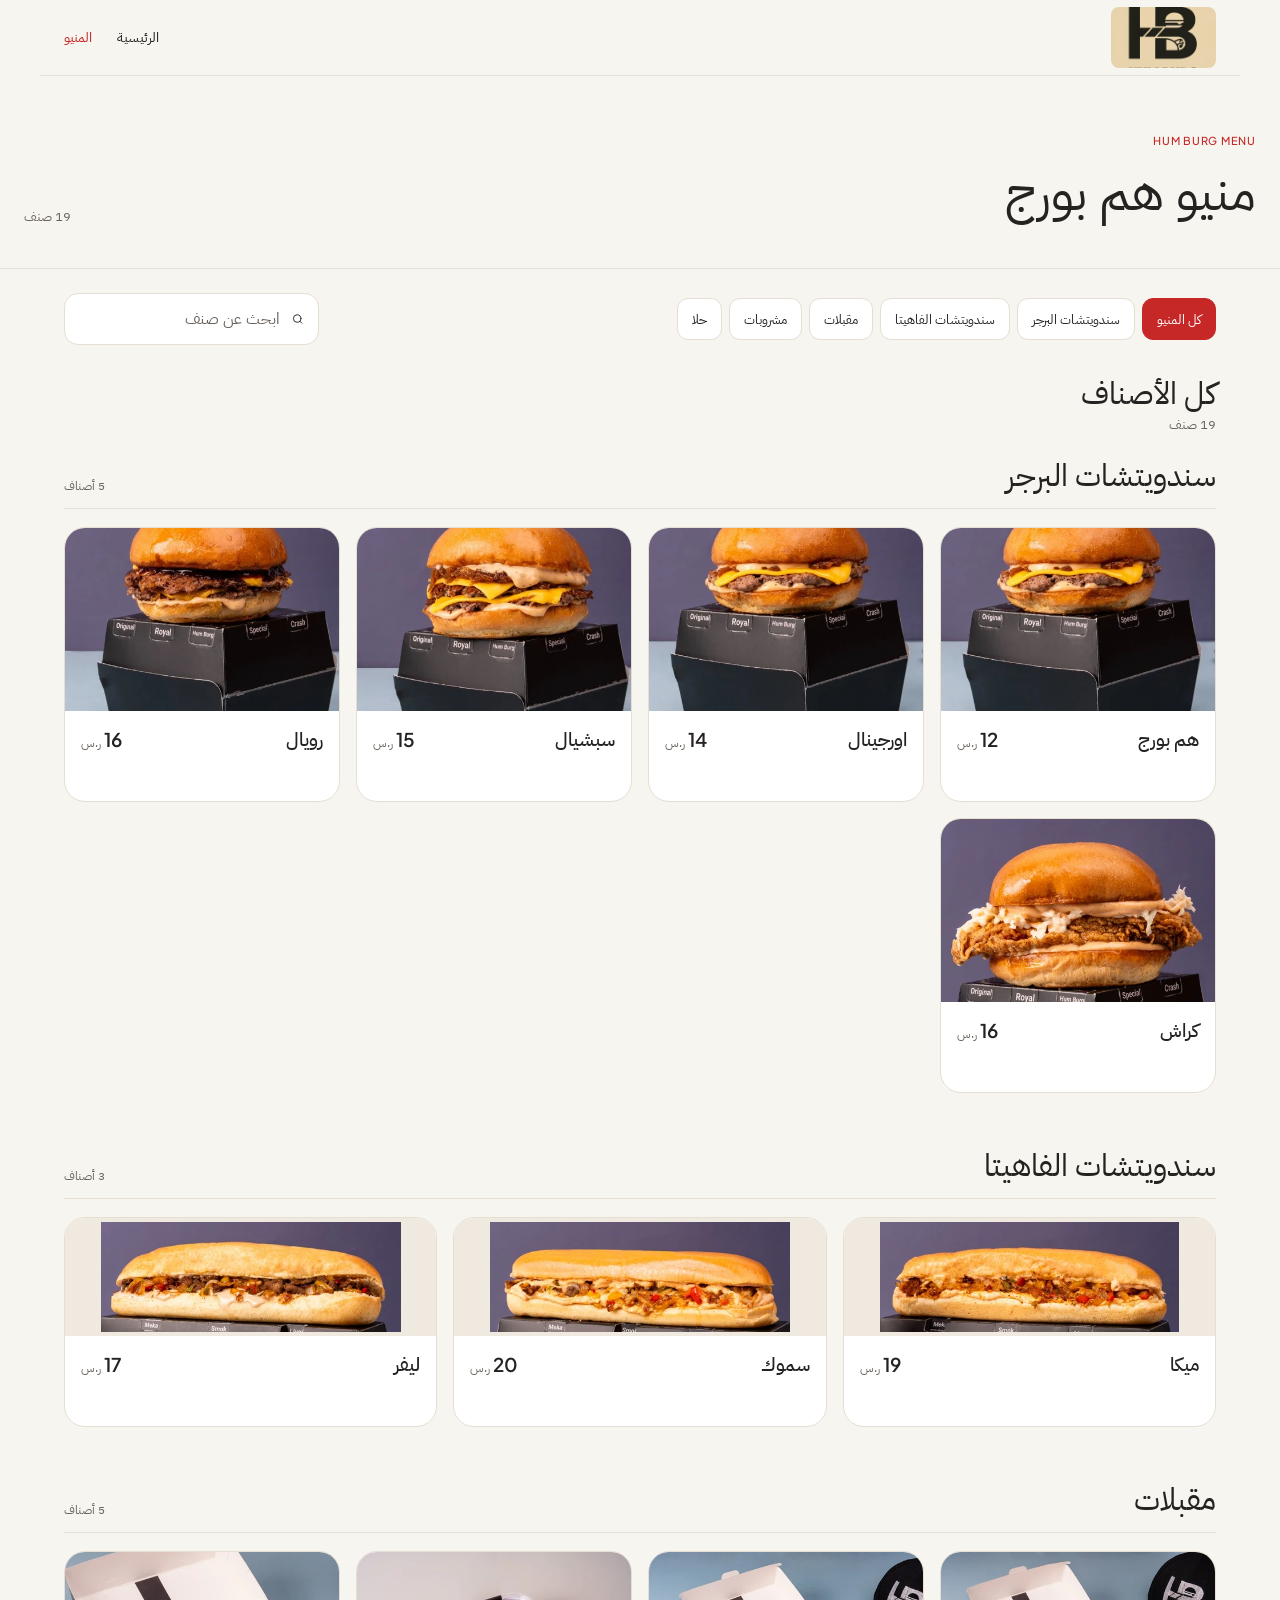
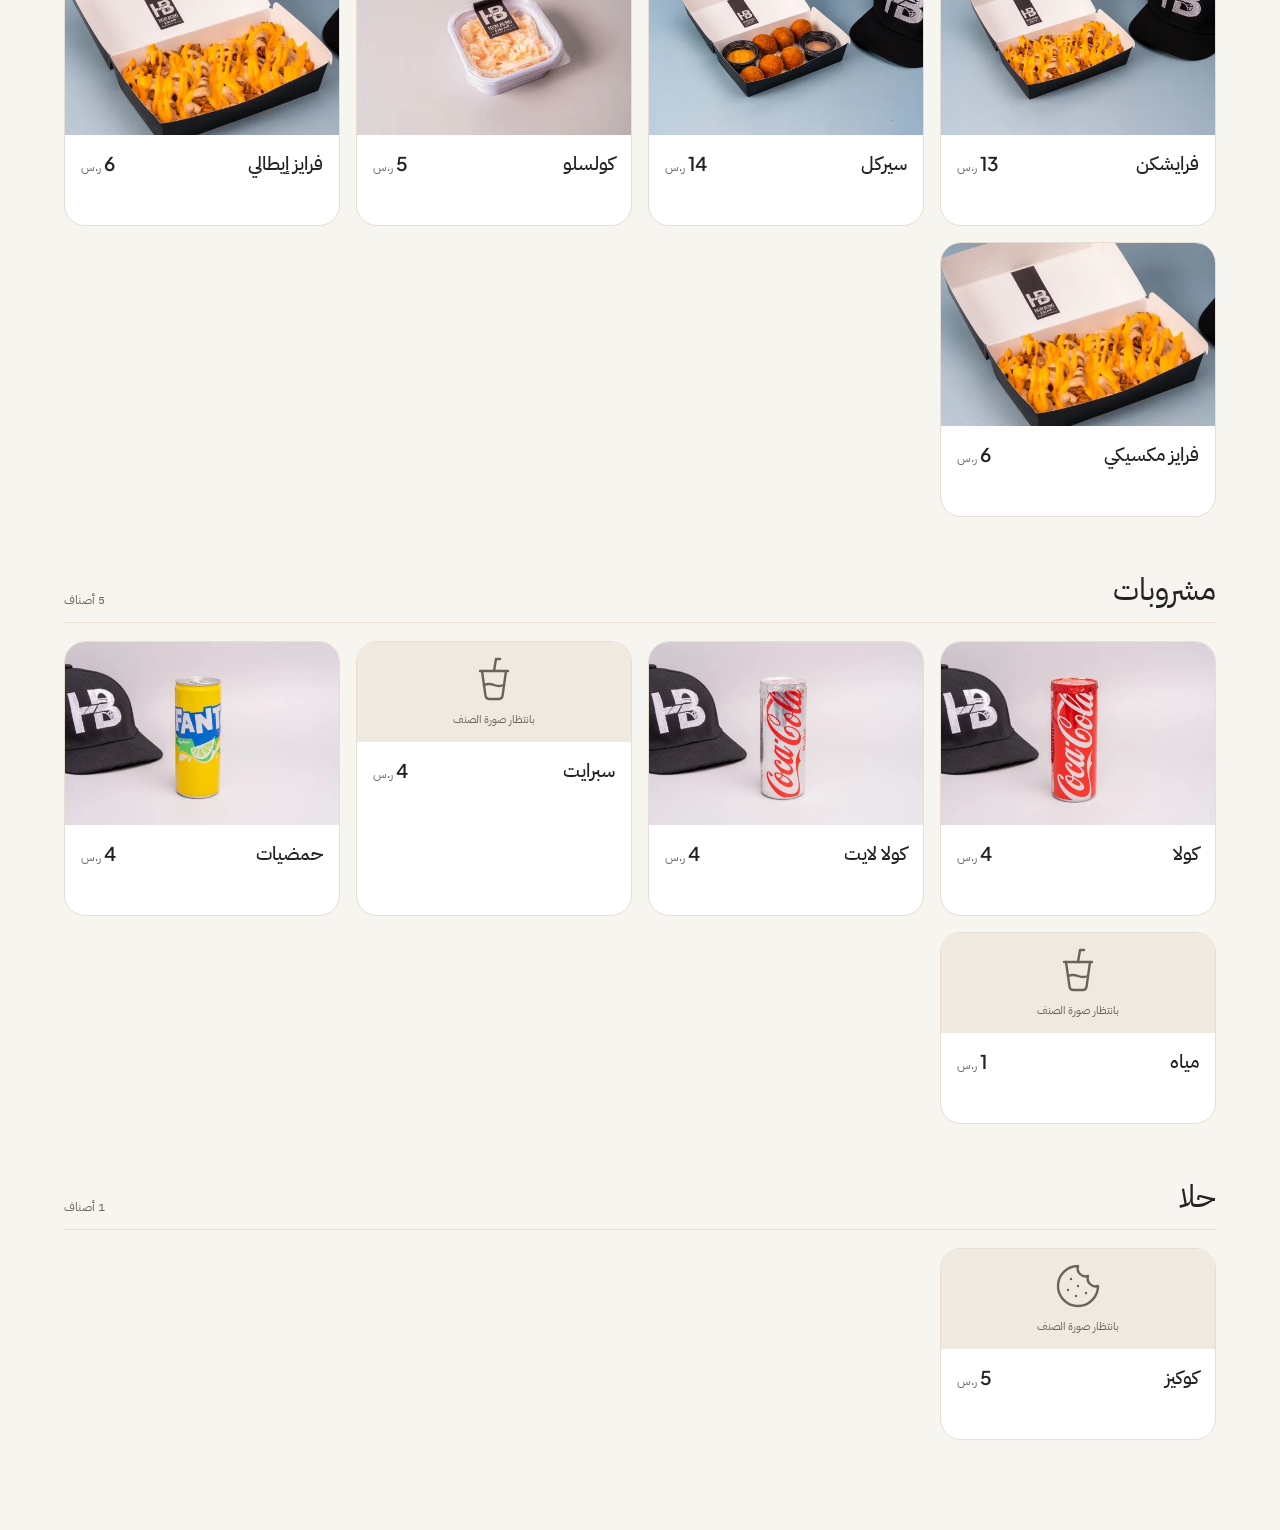
==== commit 75072108: "Update Arabic brand name and separate mobile hero text from photograph" ====
--- a/menu.html
+++ b/menu.html
@@ -1 +1 @@
-<!doctype html><html lang="ar" dir="rtl" data-theme="day" style="color-scheme: light;"><head><link rel="stylesheet" href="./site.css"><meta charset="utf-8"><meta name="viewport" content="width=device-width, initial-scale=1"><title>هم بورغ | HUM BURG</title><meta name="description" content="سندويتشات البرجر والفاهيتا بطابع هم بورغ."></head><body><div hidden=""><!--$--><!--/$--></div><!--$--><main class="menu-page"><header class="inner-nav"><a class="menu-official-logo" href="./index.html" aria-label="هم بورغ، الرئيسية"><img src="./assets/hum-burg-logo-original.jpg" width="105" height="61" alt="شعار HUM BURG الرسمي"></a><nav><a href="./index.html">الرئيسية</a><a class="active" href="./menu.html">المنيو</a></nav></header><section class="menu-hero"><div class="menu-hero-inner page-width"><div><span class="eyebrow">HUM BURG MENU</span><h1>منيو هم بورغ</h1></div><span class="menu-hero-count">19<!-- --> <!-- -->صنف</span></div></section><section class="menu-catalog"><div class="menu-catalog-inner page-width"><div class="menu-filterbar"><div class="menu-tabs" role="group" aria-label="تصفية حسب الفئة"><button class="selected">كل المنيو</button><button class="">سندويتشات البرجر</button><button class="">سندويتشات الفاهيتا</button><button class="">مقبلات</button><button class="">مشروبات</button><button class="">حلا</button></div><label class="search"><svg xmlns="http://www.w3.org/2000/svg" width="18" height="18" viewBox="0 0 24 24" fill="none" stroke="currentColor" stroke-width="2" stroke-linecap="round" stroke-linejoin="round" class="lucide lucide-search"><circle cx="11" cy="11" r="8"></circle><path d="m21 21-4.3-4.3"></path></svg><input placeholder="ابحث عن صنف" aria-label="ابحث عن صنف" value=""></label></div><div class="catalog-toolbar"><div><h2>كل الأصناف</h2><p>19<!-- --> <!-- -->صنف</p></div></div><div class="catalog-groups"><section class="catalog-group"><div class="catalog-group-heading"><div><h3>سندويتشات البرجر</h3></div><small>5<!-- --> <!-- -->أصناف</small></div><div class="catalog-grid"><article class="product-card"><div class="product-card-media"><img class="product-image-svg" width="540" height="420" src="./images/scaled/product-hum-burg-480.webp" sizes="(max-width: 760px) 55vw, 420px" loading="lazy" decoding="async" style="object-fit:cover;width:100%;height:100%;object-position:center" alt="صورة هم بورغ من المنيو"></div><div class="product-card-content"><div class="product-title-row"><h3>هم بورغ</h3><strong class="menu-price">12<!-- --> <small>ر.س</small></strong></div><div class="product-card-bottom"></div></div></article><article class="product-card"><div class="product-card-media"><img class="product-image-svg" width="540" height="420" src="./images/scaled/product-original-480.webp" sizes="(max-width: 760px) 55vw, 420px" loading="lazy" decoding="async" style="object-fit:cover;width:100%;height:100%;object-position:center" alt="صورة اورجينال من المنيو"></div><div class="product-card-content"><div class="product-title-row"><h3>اورجينال</h3><strong class="menu-price">14<!-- --> <small>ر.س</small></strong></div><div class="product-card-bottom"></div></div></article><article class="product-card"><div class="product-card-media"><img class="product-image-svg" width="540" height="420" src="./images/scaled/product-special-480.webp" sizes="(max-width: 760px) 55vw, 420px" loading="lazy" decoding="async" style="object-fit:cover;width:100%;height:100%;object-position:center" alt="صورة سبشيال من المنيو"></div><div class="product-card-content"><div class="product-title-row"><h3>سبشيال</h3><strong class="menu-price">15<!-- --> <small>ر.س</small></strong></div><div class="product-card-bottom"></div></div></article><article class="product-card"><div class="product-card-media"><img class="product-image-svg" width="540" height="420" src="./images/scaled/product-royal-480.webp" sizes="(max-width: 760px) 55vw, 420px" loading="lazy" decoding="async" style="object-fit:cover;width:100%;height:100%;object-position:center" alt="صورة رويال من المنيو"></div><div class="product-card-content"><div class="product-title-row"><h3>رويال</h3><strong class="menu-price">16<!-- --> <small>ر.س</small></strong></div><div class="product-card-bottom"></div></div></article><article class="product-card"><div class="product-card-media"><img class="product-image-svg" width="770" height="515" src="./images/scaled/product-crash-480.webp" sizes="(max-width: 760px) 55vw, 420px" loading="lazy" decoding="async" style="object-fit:cover;width:100%;height:100%;object-position:center" alt="صورة كراش من المنيو"></div><div class="product-card-content"><div class="product-title-row"><h3>كراش</h3><strong class="menu-price">16<!-- --> <small>ر.س</small></strong></div><div class="product-card-bottom"></div></div></article></div></section><section class="catalog-group catalog-group-fajita"><div class="catalog-group-heading"><div><h3>سندويتشات الفاهيتا</h3></div><small>3<!-- --> <!-- -->أصناف</small></div><div class="catalog-grid"><article class="product-card product-card-fajita"><div class="product-card-media"><img class="product-image-svg" width="1020" height="375" src="./images/scaled/product-meka-480.webp" sizes="(max-width: 760px) 55vw, 420px" loading="lazy" decoding="async" style="object-fit:contain;width:100%;height:100%;object-position:center" alt="صورة ميكا من المنيو"></div><div class="product-card-content"><div class="product-title-row"><h3>ميكا</h3><strong class="menu-price">19<!-- --> <small>ر.س</small></strong></div><div class="product-card-bottom"></div></div></article><article class="product-card product-card-fajita"><div class="product-card-media"><img class="product-image-svg" width="1020" height="375" src="./images/scaled/product-smok-480.webp" sizes="(max-width: 760px) 55vw, 420px" loading="lazy" decoding="async" style="object-fit:contain;width:100%;height:100%;object-position:center" alt="صورة سموك من المنيو"></div><div class="product-card-content"><div class="product-title-row"><h3>سموك</h3><strong class="menu-price">20<!-- --> <small>ر.س</small></strong></div><div class="product-card-bottom"></div></div></article><article class="product-card product-card-fajita"><div class="product-card-media"><img class="product-image-svg" width="1020" height="375" src="./images/scaled/product-liver-480.webp" sizes="(max-width: 760px) 55vw, 420px" loading="lazy" decoding="async" style="object-fit:contain;width:100%;height:100%;object-position:center" alt="صورة ليفر من المنيو"></div><div class="product-card-content"><div class="product-title-row"><h3>ليفر</h3><strong class="menu-price">17<!-- --> <small>ر.س</small></strong></div><div class="product-card-bottom"></div></div></article></div></section><section class="catalog-group"><div class="catalog-group-heading"><div><h3>مقبلات</h3></div><small>5<!-- --> <!-- -->أصناف</small></div><div class="catalog-grid"><article class="product-card"><div class="product-card-media"><img class="product-image-svg" width="1600" height="1066" src="./images/scaled/product-freischken-480.webp" sizes="(max-width: 760px) 55vw, 420px" loading="lazy" decoding="async" style="object-fit:cover;width:100%;height:100%;object-position:center" alt="صورة فرايشكن من المنيو"></div><div class="product-card-content"><div class="product-title-row"><h3>فرايشكن</h3><strong class="menu-price">13<!-- --> <small>ر.س</small></strong></div><div class="product-card-bottom"></div></div></article><article class="product-card"><div class="product-card-media"><img class="product-image-svg" width="1600" height="1066" src="./images/scaled/product-circle-480.webp" sizes="(max-width: 760px) 55vw, 420px" loading="lazy" decoding="async" style="object-fit:cover;width:100%;height:100%;object-position:center" alt="صورة سيركل من المنيو"></div><div class="product-card-content"><div class="product-title-row"><h3>سيركل</h3><strong class="menu-price">14<!-- --> <small>ر.س</small></strong></div><div class="product-card-bottom"></div></div></article><article class="product-card"><div class="product-card-media"><img class="product-image-svg" width="1600" height="1066" src="./images/scaled/product-coleslaw-480.webp" sizes="(max-width: 760px) 55vw, 420px" loading="lazy" decoding="async" style="object-fit:cover;width:100%;height:100%;object-position:center" alt="صورة كولسلو من المنيو"></div><div class="product-card-content"><div class="product-title-row"><h3>كولسلو</h3><strong class="menu-price">5<!-- --> <small>ر.س</small></strong></div><div class="product-card-bottom"></div></div></article><article class="product-card"><div class="product-card-media"><img class="product-image-svg" width="640" height="500" src="./images/scaled/product-italian-fries-480.webp" sizes="(max-width: 760px) 55vw, 420px" loading="lazy" decoding="async" style="object-fit:cover;width:100%;height:100%;object-position:center" alt="صورة فرايز إيطالي من المنيو"></div><div class="product-card-content"><div class="product-title-row"><h3>فرايز إيطالي</h3><strong class="menu-price">6<!-- --> <small>ر.س</small></strong></div><div class="product-card-bottom"></div></div></article><article class="product-card"><div class="product-card-media"><img class="product-image-svg" width="640" height="500" src="./images/scaled/product-mexican-fries-480.webp" sizes="(max-width: 760px) 55vw, 420px" loading="lazy" decoding="async" style="object-fit:cover;width:100%;height:100%;object-position:center" alt="صورة فرايز مكسيكي من المنيو"></div><div class="product-card-content"><div class="product-title-row"><h3>فرايز مكسيكي</h3><strong class="menu-price">6<!-- --> <small>ر.س</small></strong></div><div class="product-card-bottom"></div></div></article></div></section><section class="catalog-group"><div class="catalog-group-heading"><div><h3>مشروبات</h3></div><small>5<!-- --> <!-- -->أصناف</small></div><div class="catalog-grid"><article class="product-card"><div class="product-card-media"><img class="product-image-svg" width="1600" height="1066" src="./images/scaled/product-cola-480.webp" sizes="(max-width: 760px) 55vw, 420px" loading="lazy" decoding="async" style="object-fit:cover;width:100%;height:100%;object-position:center" alt="صورة كولا من المنيو"></div><div class="product-card-content"><div class="product-title-row"><h3>كولا</h3><strong class="menu-price">4<!-- --> <small>ر.س</small></strong></div><div class="product-card-bottom"></div></div></article><article class="product-card"><div class="product-card-media"><img class="product-image-svg" width="1600" height="1066" src="./images/scaled/product-cola-light-480.webp" sizes="(max-width: 760px) 55vw, 420px" loading="lazy" decoding="async" style="object-fit:cover;width:100%;height:100%;object-position:center" alt="صورة كولا لايت من المنيو"></div><div class="product-card-content"><div class="product-title-row"><h3>كولا لايت</h3><strong class="menu-price">4<!-- --> <small>ر.س</small></strong></div><div class="product-card-bottom"></div></div></article><article class="product-card product-card-no-image"><div class="product-card-media"><div class="product-card-fallback product-card-fallback-branded"><span class="product-fallback-icon"><svg xmlns="http://www.w3.org/2000/svg" width="48" height="48" viewBox="0 0 24 24" fill="none" stroke="currentColor" stroke-width="1.2" stroke-linecap="round" stroke-linejoin="round" class="lucide lucide-cup-soda"><path d="m6 8 1.75 12.28a2 2 0 0 0 2 1.72h4.54a2 2 0 0 0 2-1.72L18 8"></path><path d="M5 8h14"></path><path d="M7 15a6.47 6.47 0 0 1 5 0 6.47 6.47 0 0 0 5 0"></path><path d="m12 8 1-6h2"></path></svg></span><small>بانتظار صورة الصنف</small></div></div><div class="product-card-content"><div class="product-title-row"><h3>سبرايت</h3><strong class="menu-price">4<!-- --> <small>ر.س</small></strong></div><div class="product-card-bottom"></div></div></article><article class="product-card"><div class="product-card-media"><img class="product-image-svg" width="1600" height="1066" src="./images/scaled/product-citrus-480.webp" sizes="(max-width: 760px) 55vw, 420px" loading="lazy" decoding="async" style="object-fit:cover;width:100%;height:100%;object-position:center" alt="صورة حمضيات من المنيو"></div><div class="product-card-content"><div class="product-title-row"><h3>حمضيات</h3><strong class="menu-price">4<!-- --> <small>ر.س</small></strong></div><div class="product-card-bottom"></div></div></article><article class="product-card product-card-no-image"><div class="product-card-media"><div class="product-card-fallback product-card-fallback-branded"><span class="product-fallback-icon"><svg xmlns="http://www.w3.org/2000/svg" width="48" height="48" viewBox="0 0 24 24" fill="none" stroke="currentColor" stroke-width="1.2" stroke-linecap="round" stroke-linejoin="round" class="lucide lucide-cup-soda"><path d="m6 8 1.75 12.28a2 2 0 0 0 2 1.72h4.54a2 2 0 0 0 2-1.72L18 8"></path><path d="M5 8h14"></path><path d="M7 15a6.47 6.47 0 0 1 5 0 6.47 6.47 0 0 0 5 0"></path><path d="m12 8 1-6h2"></path></svg></span><small>بانتظار صورة الصنف</small></div></div><div class="product-card-content"><div class="product-title-row"><h3>مياه</h3><strong class="menu-price">1<!-- --> <small>ر.س</small></strong></div><div class="product-card-bottom"></div></div></article></div></section><section class="catalog-group"><div class="catalog-group-heading"><div><h3>حلا</h3></div><small>1<!-- --> <!-- -->أصناف</small></div><div class="catalog-grid"><article class="product-card product-card-no-image"><div class="product-card-media"><div class="product-card-fallback product-card-fallback-branded"><span class="product-fallback-icon"><svg xmlns="http://www.w3.org/2000/svg" width="48" height="48" viewBox="0 0 24 24" fill="none" stroke="currentColor" stroke-width="1.2" stroke-linecap="round" stroke-linejoin="round" class="lucide lucide-cookie"><path d="M12 2a10 10 0 1 0 10 10 4 4 0 0 1-5-5 4 4 0 0 1-5-5"></path><path d="M8.5 8.5v.01"></path><path d="M16 15.5v.01"></path><path d="M12 12v.01"></path><path d="M11 17v.01"></path><path d="M7 14v.01"></path></svg></span><small>بانتظار صورة الصنف</small></div></div><div class="product-card-content"><div class="product-title-row"><h3>كوكيز</h3><strong class="menu-price">5<!-- --> <small>ر.س</small></strong></div><div class="product-card-bottom"></div></div></article></div></section></div></div></section></main><!--$--><!--/$--><!--/$--><next-route-announcer style="position: absolute;"></next-route-announcer><script src="./preview.js"></script></body></html>+<!doctype html><html lang="ar" dir="rtl" data-theme="day" style="color-scheme: light;"><head><link rel="stylesheet" href="./site.css"><meta charset="utf-8"><meta name="viewport" content="width=device-width, initial-scale=1"><title>هم بورج | HUM BURG</title><meta name="description" content="سندويتشات البرجر والفاهيتا بطابع هم بورج."></head><body><div hidden=""><!--$--><!--/$--></div><!--$--><main class="menu-page"><header class="inner-nav"><a class="menu-official-logo" href="./index.html" aria-label="هم بورج، الرئيسية"><img src="./assets/hum-burg-logo-original.jpg" width="105" height="61" alt="شعار HUM BURG الرسمي"></a><nav><a href="./index.html">الرئيسية</a><a class="active" href="./menu.html">المنيو</a></nav></header><section class="menu-hero"><div class="menu-hero-inner page-width"><div><span class="eyebrow">HUM BURG MENU</span><h1>منيو هم بورج</h1></div><span class="menu-hero-count">19<!-- --> <!-- -->صنف</span></div></section><section class="menu-catalog"><div class="menu-catalog-inner page-width"><div class="menu-filterbar"><div class="menu-tabs" role="group" aria-label="تصفية حسب الفئة"><button class="selected">كل المنيو</button><button class="">سندويتشات البرجر</button><button class="">سندويتشات الفاهيتا</button><button class="">مقبلات</button><button class="">مشروبات</button><button class="">حلا</button></div><label class="search"><svg xmlns="http://www.w3.org/2000/svg" width="18" height="18" viewBox="0 0 24 24" fill="none" stroke="currentColor" stroke-width="2" stroke-linecap="round" stroke-linejoin="round" class="lucide lucide-search"><circle cx="11" cy="11" r="8"></circle><path d="m21 21-4.3-4.3"></path></svg><input placeholder="ابحث عن صنف" aria-label="ابحث عن صنف" value=""></label></div><div class="catalog-toolbar"><div><h2>كل الأصناف</h2><p>19<!-- --> <!-- -->صنف</p></div></div><div class="catalog-groups"><section class="catalog-group"><div class="catalog-group-heading"><div><h3>سندويتشات البرجر</h3></div><small>5<!-- --> <!-- -->أصناف</small></div><div class="catalog-grid"><article class="product-card"><div class="product-card-media"><img class="product-image-svg" width="540" height="420" src="./images/scaled/product-hum-burg-480.webp" sizes="(max-width: 760px) 55vw, 420px" loading="lazy" decoding="async" style="object-fit:cover;width:100%;height:100%;object-position:center" alt="صورة هم بورج من المنيو"></div><div class="product-card-content"><div class="product-title-row"><h3>هم بورج</h3><strong class="menu-price">12<!-- --> <small>ر.س</small></strong></div><div class="product-card-bottom"></div></div></article><article class="product-card"><div class="product-card-media"><img class="product-image-svg" width="540" height="420" src="./images/scaled/product-original-480.webp" sizes="(max-width: 760px) 55vw, 420px" loading="lazy" decoding="async" style="object-fit:cover;width:100%;height:100%;object-position:center" alt="صورة اورجينال من المنيو"></div><div class="product-card-content"><div class="product-title-row"><h3>اورجينال</h3><strong class="menu-price">14<!-- --> <small>ر.س</small></strong></div><div class="product-card-bottom"></div></div></article><article class="product-card"><div class="product-card-media"><img class="product-image-svg" width="540" height="420" src="./images/scaled/product-special-480.webp" sizes="(max-width: 760px) 55vw, 420px" loading="lazy" decoding="async" style="object-fit:cover;width:100%;height:100%;object-position:center" alt="صورة سبشيال من المنيو"></div><div class="product-card-content"><div class="product-title-row"><h3>سبشيال</h3><strong class="menu-price">15<!-- --> <small>ر.س</small></strong></div><div class="product-card-bottom"></div></div></article><article class="product-card"><div class="product-card-media"><img class="product-image-svg" width="540" height="420" src="./images/scaled/product-royal-480.webp" sizes="(max-width: 760px) 55vw, 420px" loading="lazy" decoding="async" style="object-fit:cover;width:100%;height:100%;object-position:center" alt="صورة رويال من المنيو"></div><div class="product-card-content"><div class="product-title-row"><h3>رويال</h3><strong class="menu-price">16<!-- --> <small>ر.س</small></strong></div><div class="product-card-bottom"></div></div></article><article class="product-card"><div class="product-card-media"><img class="product-image-svg" width="770" height="515" src="./images/scaled/product-crash-480.webp" sizes="(max-width: 760px) 55vw, 420px" loading="lazy" decoding="async" style="object-fit:cover;width:100%;height:100%;object-position:center" alt="صورة كراش من المنيو"></div><div class="product-card-content"><div class="product-title-row"><h3>كراش</h3><strong class="menu-price">16<!-- --> <small>ر.س</small></strong></div><div class="product-card-bottom"></div></div></article></div></section><section class="catalog-group catalog-group-fajita"><div class="catalog-group-heading"><div><h3>سندويتشات الفاهيتا</h3></div><small>3<!-- --> <!-- -->أصناف</small></div><div class="catalog-grid"><article class="product-card product-card-fajita"><div class="product-card-media"><img class="product-image-svg" width="1020" height="375" src="./images/scaled/product-meka-480.webp" sizes="(max-width: 760px) 55vw, 420px" loading="lazy" decoding="async" style="object-fit:contain;width:100%;height:100%;object-position:center" alt="صورة ميكا من المنيو"></div><div class="product-card-content"><div class="product-title-row"><h3>ميكا</h3><strong class="menu-price">19<!-- --> <small>ر.س</small></strong></div><div class="product-card-bottom"></div></div></article><article class="product-card product-card-fajita"><div class="product-card-media"><img class="product-image-svg" width="1020" height="375" src="./images/scaled/product-smok-480.webp" sizes="(max-width: 760px) 55vw, 420px" loading="lazy" decoding="async" style="object-fit:contain;width:100%;height:100%;object-position:center" alt="صورة سموك من المنيو"></div><div class="product-card-content"><div class="product-title-row"><h3>سموك</h3><strong class="menu-price">20<!-- --> <small>ر.س</small></strong></div><div class="product-card-bottom"></div></div></article><article class="product-card product-card-fajita"><div class="product-card-media"><img class="product-image-svg" width="1020" height="375" src="./images/scaled/product-liver-480.webp" sizes="(max-width: 760px) 55vw, 420px" loading="lazy" decoding="async" style="object-fit:contain;width:100%;height:100%;object-position:center" alt="صورة ليفر من المنيو"></div><div class="product-card-content"><div class="product-title-row"><h3>ليفر</h3><strong class="menu-price">17<!-- --> <small>ر.س</small></strong></div><div class="product-card-bottom"></div></div></article></div></section><section class="catalog-group"><div class="catalog-group-heading"><div><h3>مقبلات</h3></div><small>5<!-- --> <!-- -->أصناف</small></div><div class="catalog-grid"><article class="product-card"><div class="product-card-media"><img class="product-image-svg" width="1600" height="1066" src="./images/scaled/product-freischken-480.webp" sizes="(max-width: 760px) 55vw, 420px" loading="lazy" decoding="async" style="object-fit:cover;width:100%;height:100%;object-position:center" alt="صورة فرايشكن من المنيو"></div><div class="product-card-content"><div class="product-title-row"><h3>فرايشكن</h3><strong class="menu-price">13<!-- --> <small>ر.س</small></strong></div><div class="product-card-bottom"></div></div></article><article class="product-card"><div class="product-card-media"><img class="product-image-svg" width="1600" height="1066" src="./images/scaled/product-circle-480.webp" sizes="(max-width: 760px) 55vw, 420px" loading="lazy" decoding="async" style="object-fit:cover;width:100%;height:100%;object-position:center" alt="صورة سيركل من المنيو"></div><div class="product-card-content"><div class="product-title-row"><h3>سيركل</h3><strong class="menu-price">14<!-- --> <small>ر.س</small></strong></div><div class="product-card-bottom"></div></div></article><article class="product-card"><div class="product-card-media"><img class="product-image-svg" width="1600" height="1066" src="./images/scaled/product-coleslaw-480.webp" sizes="(max-width: 760px) 55vw, 420px" loading="lazy" decoding="async" style="object-fit:cover;width:100%;height:100%;object-position:center" alt="صورة كولسلو من المنيو"></div><div class="product-card-content"><div class="product-title-row"><h3>كولسلو</h3><strong class="menu-price">5<!-- --> <small>ر.س</small></strong></div><div class="product-card-bottom"></div></div></article><article class="product-card"><div class="product-card-media"><img class="product-image-svg" width="640" height="500" src="./images/scaled/product-italian-fries-480.webp" sizes="(max-width: 760px) 55vw, 420px" loading="lazy" decoding="async" style="object-fit:cover;width:100%;height:100%;object-position:center" alt="صورة فرايز إيطالي من المنيو"></div><div class="product-card-content"><div class="product-title-row"><h3>فرايز إيطالي</h3><strong class="menu-price">6<!-- --> <small>ر.س</small></strong></div><div class="product-card-bottom"></div></div></article><article class="product-card"><div class="product-card-media"><img class="product-image-svg" width="640" height="500" src="./images/scaled/product-mexican-fries-480.webp" sizes="(max-width: 760px) 55vw, 420px" loading="lazy" decoding="async" style="object-fit:cover;width:100%;height:100%;object-position:center" alt="صورة فرايز مكسيكي من المنيو"></div><div class="product-card-content"><div class="product-title-row"><h3>فرايز مكسيكي</h3><strong class="menu-price">6<!-- --> <small>ر.س</small></strong></div><div class="product-card-bottom"></div></div></article></div></section><section class="catalog-group"><div class="catalog-group-heading"><div><h3>مشروبات</h3></div><small>5<!-- --> <!-- -->أصناف</small></div><div class="catalog-grid"><article class="product-card"><div class="product-card-media"><img class="product-image-svg" width="1600" height="1066" src="./images/scaled/product-cola-480.webp" sizes="(max-width: 760px) 55vw, 420px" loading="lazy" decoding="async" style="object-fit:cover;width:100%;height:100%;object-position:center" alt="صورة كولا من المنيو"></div><div class="product-card-content"><div class="product-title-row"><h3>كولا</h3><strong class="menu-price">4<!-- --> <small>ر.س</small></strong></div><div class="product-card-bottom"></div></div></article><article class="product-card"><div class="product-card-media"><img class="product-image-svg" width="1600" height="1066" src="./images/scaled/product-cola-light-480.webp" sizes="(max-width: 760px) 55vw, 420px" loading="lazy" decoding="async" style="object-fit:cover;width:100%;height:100%;object-position:center" alt="صورة كولا لايت من المنيو"></div><div class="product-card-content"><div class="product-title-row"><h3>كولا لايت</h3><strong class="menu-price">4<!-- --> <small>ر.س</small></strong></div><div class="product-card-bottom"></div></div></article><article class="product-card product-card-no-image"><div class="product-card-media"><div class="product-card-fallback product-card-fallback-branded"><span class="product-fallback-icon"><svg xmlns="http://www.w3.org/2000/svg" width="48" height="48" viewBox="0 0 24 24" fill="none" stroke="currentColor" stroke-width="1.2" stroke-linecap="round" stroke-linejoin="round" class="lucide lucide-cup-soda"><path d="m6 8 1.75 12.28a2 2 0 0 0 2 1.72h4.54a2 2 0 0 0 2-1.72L18 8"></path><path d="M5 8h14"></path><path d="M7 15a6.47 6.47 0 0 1 5 0 6.47 6.47 0 0 0 5 0"></path><path d="m12 8 1-6h2"></path></svg></span><small>بانتظار صورة الصنف</small></div></div><div class="product-card-content"><div class="product-title-row"><h3>سبرايت</h3><strong class="menu-price">4<!-- --> <small>ر.س</small></strong></div><div class="product-card-bottom"></div></div></article><article class="product-card"><div class="product-card-media"><img class="product-image-svg" width="1600" height="1066" src="./images/scaled/product-citrus-480.webp" sizes="(max-width: 760px) 55vw, 420px" loading="lazy" decoding="async" style="object-fit:cover;width:100%;height:100%;object-position:center" alt="صورة حمضيات من المنيو"></div><div class="product-card-content"><div class="product-title-row"><h3>حمضيات</h3><strong class="menu-price">4<!-- --> <small>ر.س</small></strong></div><div class="product-card-bottom"></div></div></article><article class="product-card product-card-no-image"><div class="product-card-media"><div class="product-card-fallback product-card-fallback-branded"><span class="product-fallback-icon"><svg xmlns="http://www.w3.org/2000/svg" width="48" height="48" viewBox="0 0 24 24" fill="none" stroke="currentColor" stroke-width="1.2" stroke-linecap="round" stroke-linejoin="round" class="lucide lucide-cup-soda"><path d="m6 8 1.75 12.28a2 2 0 0 0 2 1.72h4.54a2 2 0 0 0 2-1.72L18 8"></path><path d="M5 8h14"></path><path d="M7 15a6.47 6.47 0 0 1 5 0 6.47 6.47 0 0 0 5 0"></path><path d="m12 8 1-6h2"></path></svg></span><small>بانتظار صورة الصنف</small></div></div><div class="product-card-content"><div class="product-title-row"><h3>مياه</h3><strong class="menu-price">1<!-- --> <small>ر.س</small></strong></div><div class="product-card-bottom"></div></div></article></div></section><section class="catalog-group"><div class="catalog-group-heading"><div><h3>حلا</h3></div><small>1<!-- --> <!-- -->أصناف</small></div><div class="catalog-grid"><article class="product-card product-card-no-image"><div class="product-card-media"><div class="product-card-fallback product-card-fallback-branded"><span class="product-fallback-icon"><svg xmlns="http://www.w3.org/2000/svg" width="48" height="48" viewBox="0 0 24 24" fill="none" stroke="currentColor" stroke-width="1.2" stroke-linecap="round" stroke-linejoin="round" class="lucide lucide-cookie"><path d="M12 2a10 10 0 1 0 10 10 4 4 0 0 1-5-5 4 4 0 0 1-5-5"></path><path d="M8.5 8.5v.01"></path><path d="M16 15.5v.01"></path><path d="M12 12v.01"></path><path d="M11 17v.01"></path><path d="M7 14v.01"></path></svg></span><small>بانتظار صورة الصنف</small></div></div><div class="product-card-content"><div class="product-title-row"><h3>كوكيز</h3><strong class="menu-price">5<!-- --> <small>ر.س</small></strong></div><div class="product-card-bottom"></div></div></article></div></section></div></div></section></main><!--$--><!--/$--><!--/$--><next-route-announcer style="position: absolute;"></next-route-announcer><script src="./preview.js"></script></body></html>
--- a/site.css
+++ b/site.css
@@ -1,3 +1,18 @@
 @import url("https://fonts.googleapis.com/css2?family=IBM+Plex+Sans+Arabic:wght@400;500;600;700&family=Plus+Jakarta+Sans:wght@500;600;700;800&display=swap");@font-face{font-family:FreePalestine;src:url(./fonts/FreePalestineVF.ttf) format("truetype");font-display:swap}:root{--body:"IBM Plex Sans Arabic",sans-serif;--display:FreePalestine,"IBM Plex Sans Arabic",sans-serif}*{box-sizing:border-box}html{scroll-behavior:smooth}body{margin:0;background:var(--bg);color:var(--white);font-family:var(--body)}button,input{font:inherit}button{cursor:pointer}a{text-decoration:none;color:inherit}img{max-width:100%}.page-width{width:min(100% - 80px,1440px);margin-inline:auto}:focus-visible{outline:2px solid var(--red-light)}.button{display:inline-flex;align-items:center;justify-content:center;gap:20px;padding:0 25px;font-weight:700;font-size:15px;border:1px solid transparent;transition:background .2s,transform .2s}.button-red{color:white}.button-red:hover{background:var(--red-light)}.button-outline{border-color:#777;color:white;background:rgba(0,0,0,.25)}.button-white{background:white}.text-link{display:inline-flex;align-items:center;gap:10px;font-weight:700;border-bottom:1px solid var(--red);padding-bottom:7px}.site-header{background:#0D0D0E;z-index:30;border-bottom:1px solid #29292b}.header-inner{height:88px;width:min(100% - 80px,1440px);margin:auto;display:flex;align-items:center;justify-content:space-between;gap:35px}.official-logo{width:115px;height:67px;position:relative;background:#171719}.official-logo img{position:absolute;width:235px;max-width:none;height:235px;left:-60px;top:-49px;filter:grayscale(1) invert(1);mix-blend-mode:screen}.site-nav{display:flex;align-items:center;gap:34px;font-weight:600}.site-nav a:hover{color:var(--red-light)}.header-actions{display:flex;align-items:center;gap:18px}.language-button{border:0;background:none;font-size:13px}.icon-button{border:0;background:none;color:white;display:grid;place-items:center;width:42px;height:42px}.cart-trigger{position:relative}.cart-trigger span{position:absolute;top:-1px;left:0;border-radius:50%;font:700 10px/17px var(--body);width:17px;height:17px}.mobile-trigger{display:none}.hero{position:relative;min-height:690px;display:flex;align-items:center;overflow:hidden;background:#09090a}.hero-photo{background-image:url(./assets/hum-burg-campaign.jpg);background-position:center 55%;opacity:.9}.hero-photo,.hero-shade{position:absolute;inset:0}.hero-shade{background:linear-gradient(270deg,#0D0D0E 3%,rgba(13,13,14,.97) 27%,rgba(13,13,14,.71) 46%,rgba(13,13,14,.04) 77%),linear-gradient(0deg,#0D0D0E,transparent 20%)}.hero-content{position:relative;z-index:1;padding:70px 0 110px}.hero-kicker{font:700 12px Plus Jakarta Sans,sans-serif;letter-spacing:2px;color:var(--red-light)}.hero h1{font-size:clamp(66px,7.1vw,124px);line-height:1.06;max-width:730px;margin:24px 0 25px}.hero h1 span{color:var(--red-light)}.hero p{font-size:19px;line-height:1.85;max-width:510px;color:#ddd}.hero-buttons{gap:12px;flex-wrap:wrap}.hero-bottom{position:absolute;bottom:30px;left:0;right:0;display:flex;justify-content:space-between;color:#b8b8b8;font-size:11px;letter-spacing:1px}.section-title{gap:20px;margin-bottom:32px}.about-copy h2,.combo-text h2,.final-cta h2,.section-title h2{font:700 clamp(38px,4vw,66px)/1.16 var(--display);margin:9px 0 0}.section-mark{color:var(--red-light);font-weight:700}.category-section{padding-block:100px}.category-grid{grid-gap:10px;gap:10px}.category-tile{min-height:220px;background:var(--surface);padding:24px;display:flex;flex-direction:column;position:relative;border-bottom:3px solid var(--red);transition:background .25s,transform .25s}.category-tile:hover{background:var(--card);transform:translateY(-4px)}.category-index{font:800 12px Plus Jakarta Sans;color:var(--red-light)}.category-name{font:700 clamp(24px,2.2vw,37px)/1.3 var(--display);margin:auto 0 0}.category-english{font:700 10px Plus Jakarta Sans;letter-spacing:1px;color:var(--muted);margin-top:5px}.category-tile svg{position:absolute;top:22px;left:22px;color:var(--red-light)}.featured-grid{display:grid;grid-template-columns:repeat(4,1fr);grid-gap:17px;gap:17px}.food-card{min-width:0}.food-frame{height:270px;background:radial-gradient(circle at 50% 65%,#38383a 0,#202023 58%);position:relative;overflow:hidden}.food-frame-label{position:absolute;left:17px;top:16px;color:#777;font:800 clamp(24px,3vw,42px) Plus Jakarta Sans;letter-spacing:-2px}.food-placeholder{height:100%;display:grid;align-content:center;justify-items:center;text-align:center;grid-gap:6px;gap:6px;position:relative}.food-placeholder:before{content:"";display:block;width:126px;height:126px;border:2px solid #555;border-radius:50%;background:radial-gradient(circle,#29292b,#202023);margin-bottom:12px}.food-placeholder>span{position:absolute;top:45%;font:700 27px var(--display)}.food-placeholder small{color:var(--muted);font-size:11px}.food-counter{position:absolute;right:17px;top:16px;color:var(--red-light);font:700 12px Plus Jakarta Sans}.food-info{display:flex;justify-content:space-between;gap:10px;align-items:flex-end;padding:18px 19px}.food-info h3{font:700 31px var(--display);margin:4px 0 0}.food-price{font:800 27px Plus Jakarta Sans;white-space:nowrap}.food-price span{font:600 11px var(--body);margin-right:4px}.card-add{margin:0 19px 19px;padding:10px 0;background:transparent;border:1px solid #626265;color:white;display:flex;align-items:center;justify-content:center;gap:7px}.card-add:hover{border-color:var(--red)}.combo-section{background:var(--red);padding-block:60px}.combo-inner{display:flex;align-items:center;gap:45px}.combo-number{font:800 clamp(100px,13vw,190px)/.8 var(--display);white-space:nowrap}.combo-number span{font:600 22px var(--body);margin-right:8px}.combo-text{flex:1 1}.combo-text .section-mark{color:#f8d8d8}.combo-text p{font-size:16px;line-height:1.8;max-width:600px}.about-section{display:grid;grid-template-columns:1fr 1fr;grid-gap:8%;gap:8%;align-items:center;padding-block:125px}.about-visual{height:430px;position:relative}.about-photo{position:absolute;inset:0;background:url(./assets/hum-burg-campaign.jpg) 50%/cover;filter:grayscale(1);opacity:.65}.about-visual>span{position:absolute;bottom:20px;left:25px;font:800 47px Plus Jakarta Sans;letter-spacing:-3px}.about-copy p{color:var(--muted);font-size:17px;line-height:2;max-width:570px;margin:23px 0}.final-cta{background:var(--red-dark);text-align:center;padding:85px 0}.final-cta span{font-size:15px}.final-cta h2{margin:12px 0 30px}.site-footer{padding-top:70px}.footer-grid{display:grid;grid-template-columns:2fr 1fr 1.5fr;grid-gap:65px;gap:65px;padding-bottom:55px}.footer-logo{width:120px}.footer-grid h3{font-size:15px;margin:0 0 20px}.footer-grid a:not(.official-logo){display:block;color:var(--muted);margin:10px 0}.footer-grid p{color:var(--muted);font-size:13px;max-width:300px;line-height:1.8}.footer-bottom{border-top:1px solid var(--line);padding:20px 0;color:var(--muted);font-size:12px;display:flex;justify-content:space-between}.drawer-layer{position:fixed;inset:0;z-index:100}.drawer-backdrop{position:absolute;inset:0;background:#000b;border:0;width:100%}.cart-panel{position:absolute;left:0;top:0;bottom:0;width:min(440px,100%);background:var(--surface);padding:30px;display:flex;flex-direction:column;box-shadow:20px 0 70px #0008}.drawer-heading{display:flex;justify-content:space-between;align-items:flex-start;border-bottom:1px solid var(--line);padding-bottom:18px}.drawer-heading small{color:var(--red-light)}.drawer-heading h2{font:700 40px var(--display);margin:4px 0}.cart-items{overflow:auto;flex:1 1}.cart-item{padding:22px 0;border-bottom:1px solid var(--line);display:flex;align-items:center;justify-content:space-between}.cart-item small{color:var(--muted)}.cart-item h3{margin:2px 0;font:700 25px var(--display)}.cart-item span{font-size:13px}.quantity{display:flex;align-items:center;gap:12px}.quantity button{width:30px;height:30px;background:var(--card);border:1px solid var(--line);color:white;display:grid;place-items:center}.cart-checkout{border-top:1px solid var(--line);padding-top:20px}.cart-checkout>div{display:flex;justify-content:space-between}.cart-checkout p{font-size:11px;color:var(--muted)}.cart-checkout .button{width:100%;margin-top:15px}.cart-empty{margin:auto;text-align:center}.cart-empty svg{color:var(--red-light)}.cart-empty h3{font:700 28px var(--display)}@media(max-width:1100px){.category-grid{grid-template-columns:repeat(3,1fr)}.featured-grid{grid-template-columns:repeat(2,1fr)}.site-nav{gap:17px}.hero{min-height:630px}}@media(max-width:700px){.header-inner,.page-width{width:min(100% - 36px,1440px)}.header-inner{height:72px}.official-logo{width:84px;height:55px}.official-logo img{width:177px;height:177px;left:-45px;top:-37px}.site-nav{display:none;position:absolute;top:72px;right:0;left:0;background:var(--surface);padding:20px;flex-direction:column;align-items:stretch}.site-nav.open{display:flex}.header-actions{gap:5px}.mobile-trigger{display:grid}.header-order,.language-button{display:none}.hero{min-height:690px;align-items:flex-start}.hero-photo{background-size:auto 75%;background-repeat:no-repeat;background-position:65% top}.hero-shade{background:linear-gradient(0deg,#0D0D0E 9%,rgba(13,13,14,.95) 33%,rgba(13,13,14,.4) 65%,transparent)}.hero-content{padding-top:305px;padding-bottom:55px}.hero-kicker{font-size:9px}.hero h1{font-size:clamp(55px,13vw,78px);margin:10px 0}.hero p{font-size:15px;margin:0}.hero-buttons{margin-top:20px}.hero-buttons .button{min-height:46px;font-size:13px;padding:0 16px}.hero-bottom{bottom:14px}.category-section,.featured-section{padding-block:65px}.section-title{align-items:flex-start}.section-title h2{font-size:38px}.section-title .text-link{font-size:12px;white-space:nowrap}.category-grid{grid-template-columns:repeat(2,1fr)}.category-tile{min-height:145px;padding:17px}.category-name{font-size:25px}.category-english{font-size:8px}.category-tile svg{width:16px;top:15px;left:15px}.featured-grid{gap:10px}.food-frame{height:170px}.food-placeholder:before{width:75px;height:75px}.food-placeholder>span{font-size:19px;top:46%}.food-placeholder small{font-size:8px}.food-frame-label{font-size:19px}.food-info{padding:12px;align-items:flex-start;display:block}.food-info h3{font-size:24px}.food-info small{font-size:9px}.food-price{font-size:21px;margin-top:4px}.card-add{margin:0 12px 12px;width:calc(100% - 24px);font-size:11px}.combo-inner{display:block}.combo-number{font-size:105px}.combo-text h2{font-size:40px}.combo-text p{font-size:14px}.combo-inner .button{margin-top:15px}.about-section{grid-template-columns:1fr;padding-block:65px;gap:30px}.about-visual{height:270px}.about-copy h2{font-size:42px}.about-copy p{font-size:15px}.footer-grid{grid-template-columns:1fr 1fr;gap:20px}.footer-grid>div:first-child{grid-column:1/-1}.footer-bottom{display:block;line-height:2}}@media(prefers-reduced-motion:reduce){html{scroll-behavior:auto}*,:after,:before{animation-duration:.01ms!important;transition-duration:.01ms!important}}.inner-nav{width:min(100% - 80px,1440px);margin:auto;justify-content:space-between;gap:24px}.inner-nav,.inner-nav .logo{display:flex;align-items:center}.inner-nav .logo{font:800 22px Plus Jakarta Sans;gap:10px}.inner-nav .logo-mark{background:var(--red);padding:8px;color:white}.inner-nav .logo-copy{display:grid;line-height:1}.inner-nav .logo-copy small{font:700 11px var(--body);color:var(--muted);margin-top:5px}.inner-nav nav{display:flex;gap:25px}.inner-nav nav .active{color:var(--red-light)}.inner-cart{background:var(--red);border:0;color:white;padding:10px 17px;display:flex;gap:10px;align-items:center;position:relative}.inner-cart i{position:absolute;top:-8px;left:-8px;background:white;color:var(--red);border-radius:50%;width:20px;height:20px;text-align:center;font-size:11px}.menu-hero{background:var(--surface);padding:75px max(40px,calc((100vw - 1440px)/2));display:flex;align-items:center;justify-content:space-between;overflow:hidden}.menu-hero .eyebrow{font-size:12px;color:var(--red-light)}.menu-hero h1{font:700 clamp(55px,6vw,90px)/1 var(--display);margin:20px 0}.checkout-page h1 em,.menu-hero h1 em,.track-intro h1 em{color:var(--red-light);font-style:normal}.menu-hero-mark{font:800 130px Plus Jakarta Sans;color:#2f2f31;letter-spacing:-12px}.menu-hero-mark span{display:block;font:700 15px Plus Jakarta Sans;letter-spacing:5px;text-align:center}.menu-catalog{display:grid;grid-template-columns:250px 1fr;grid-gap:40px;gap:40px;width:min(100% - 80px,1440px);margin:auto;padding:70px 0 110px}.menu-sidebar{border-left:1px solid var(--line);padding-left:20px}.menu-sidebar>p{color:var(--muted);font-size:13px}.menu-sidebar button{display:flex;align-items:center;gap:10px;width:100%;background:transparent;border:0;color:var(--muted);padding:12px;text-align:right}.menu-sidebar button.selected,.menu-sidebar button:hover{background:var(--card);color:white}.menu-sidebar button b{margin-right:auto;color:var(--red-light)}.combo-sidebar{background:var(--red-dark);padding:20px;margin-top:35px}.combo-sidebar b,.combo-sidebar span{display:block}.combo-sidebar span{font:700 36px var(--display)}.combo-sidebar p{font-size:12px}.catalog-toolbar{display:flex;align-items:center;justify-content:space-between;margin-bottom:25px}.catalog-toolbar h2{font:700 44px var(--display);margin:0}.catalog-toolbar p{margin:0;color:var(--muted)}.search{display:flex;align-items:center;gap:10px;background:var(--surface);padding:12px 15px;min-width:250px}.search input{border:0;outline:none;background:none;color:white;min-width:0}.catalog-grid{display:grid;grid-template-columns:repeat(3,1fr);grid-gap:17px}.catalog-card{background:var(--card)}.catalog-art{height:230px;background:radial-gradient(circle,#363638,var(--card) 68%);display:flex;flex-direction:column;align-items:center;justify-content:center;gap:12px}.catalog-art>span{font:700 30px var(--display);border:2px solid #555;border-radius:50%;width:130px;height:130px;display:grid;place-items:center}.catalog-art small{color:var(--muted);font-size:11px}.catalog-info{padding:18px}.catalog-info>small{font:700 11px Plus Jakarta Sans;color:var(--muted)}.catalog-info h3{font:700 32px var(--display);margin:8px 0 20px}.catalog-info>div{border-top:1px solid var(--line);padding-top:14px;display:flex;justify-content:space-between;align-items:center}.catalog-info b{font:800 28px Plus Jakarta Sans}.catalog-info b i{font:500 12px var(--body);font-style:normal}.catalog-info button{background:var(--red);border:0;color:white;width:36px;height:36px;display:grid;place-items:center}.no-results{padding:70px;color:var(--muted)}.no-results h3{color:white}.no-results button{background:var(--red);color:white;border:0;padding:10px 20px}.cart-drawer{position:fixed;top:0;left:0;bottom:0;width:min(430px,95vw);background:var(--surface);z-index:102;padding:28px;transform:translateX(-110%);transition:transform .25s;display:flex;flex-direction:column}.cart-drawer.open{transform:translateX(0)}.backdrop{position:fixed;inset:0;background:#000b;z-index:101;border:0;width:100%}.cart-head{display:flex;align-items:flex-start;justify-content:space-between;border-bottom:1px solid var(--line)}.cart-head h2{font:700 36px var(--display);margin:0 0 15px}.cart-head small{color:var(--red-light)}.cart-head button{background:none;color:white;border:0}.empty-cart{margin:auto;text-align:center}.empty-cart svg{color:var(--red-light)}.cart-lines{flex:1 1;overflow:auto}.cart-line{border-bottom:1px solid var(--line);padding:18px 0;display:grid;grid-template-columns:40px 1fr auto;grid-gap:10px;gap:10px;align-items:center}.mini-art{background:var(--card);height:40px;display:grid;place-items:center;font-size:22px}.cart-line b,.cart-line small{display:block}.cart-line small{color:var(--muted)}.qty{display:flex;align-items:center;gap:8px}.qty button{background:var(--card);color:white;border:1px solid var(--line);height:26px}.cart-total{display:flex;justify-content:space-between;padding:20px 0}.checkout{display:flex;align-items:center;justify-content:center;gap:10px;background:var(--red);padding:14px}.checkout-page,.track-page{min-height:100vh}.checkout-wrap,.track-shell{width:min(100% - 80px,1150px);margin:80px auto;display:grid;grid-template-columns:1.4fr 1fr;grid-gap:70px;gap:70px}.checkout-page h1,.track-intro h1{font:700 65px var(--display);margin:10px 0}.step-kicker{color:var(--red-light)}.checkout-intro,.track-intro p{color:var(--muted);line-height:1.8}.back-link{display:flex;gap:5px;align-items:center}.form-grid,.method-switch{display:grid;grid-template-columns:repeat(2,1fr);grid-gap:12px;gap:12px;margin:25px 0}.method-switch button{background:var(--surface);color:white;border:1px solid var(--line);padding:18px;text-align:right;display:grid;grid-gap:5px;gap:5px}.method-switch small{color:var(--muted)}.checkout-form h2{font:700 26px var(--display)}.checkout-form label span{display:block;margin-bottom:5px}.checkout-form label div{display:flex;align-items:center;gap:8px;background:var(--surface);padding:10px}.checkout-form input{width:100%;border:0;background:none;color:white;outline:none}.full-label{display:block;margin:18px 0}.payment-disabled{display:flex;gap:10px;align-items:center;background:var(--surface);padding:18px;color:var(--muted)}.payment-disabled small{display:block}.payment-disabled>span{margin-right:auto}.place-order{background:var(--red);border:0;color:white;padding:14px 25px;display:flex;gap:10px;align-items:center;margin-top:30px}.demo-notice{color:var(--muted)}.order-summary{background:var(--surface);padding:30px}.summary-item,.summary-title,.summary-total{display:flex;justify-content:space-between;align-items:center;border-bottom:1px solid var(--line);padding:16px 0}.summary-item{gap:12px}.summary-item div{flex:1 1}.summary-item small{display:block;color:var(--muted)}.summary-food{font-size:28px}.summary-total b{font-size:25px}.order-summary>p{color:var(--muted);font-size:12px}.track-intro form{display:flex;background:var(--surface);padding:8px;gap:8px}.track-intro form input{flex:1 1;background:none;border:0;color:white;min-width:0}.track-intro form button{background:var(--red);border:0;color:white;padding:10px 18px}.track-card{background:var(--surface);padding:35px;min-height:350px}.track-empty{text-align:center;margin-top:55px}.track-empty a,.track-empty svg{color:var(--red-light)}.timeline-stage,.track-card-top,.track-eta{display:flex;align-items:center;gap:15px;padding:15px;border-bottom:1px solid var(--line)}.timeline-stage div{flex:1 1}.timeline-stage small{display:block;color:var(--muted)}.timeline-stage.current{color:var(--red-light)}@media(max-width:800px){.checkout-wrap,.inner-nav,.menu-catalog,.track-shell{width:min(100% - 36px,1440px)}.inner-nav nav{display:none}.menu-hero{padding:45px 20px}.menu-hero-mark{display:none}.menu-catalog{display:block;padding:40px 0}.menu-sidebar{border:0;display:flex;overflow:auto;gap:8px;padding:0 0 20px}.combo-sidebar,.menu-sidebar>p{display:none}.menu-sidebar button{white-space:nowrap;width:auto;background:var(--surface)}.menu-sidebar button b{display:none}.catalog-toolbar{align-items:stretch;flex-direction:column;gap:15px}.catalog-grid{grid-template-columns:repeat(2,1fr);gap:10px}.catalog-art{height:150px}.catalog-art>span{width:90px;height:90px;font-size:24px}.catalog-art small{font-size:9px}.catalog-info{padding:12px}.catalog-info h3{font-size:25px}.catalog-info b{font-size:20px}.checkout-wrap,.track-shell{display:block;margin:40px auto}.order-summary,.track-card{margin-top:40px}.form-grid{grid-template-columns:1fr}}.hero-shade{background:linear-gradient(90deg,#0D0D0E,#0D0D0E 34%,transparent 56%),linear-gradient(270deg,#0D0D0E,rgba(13,13,14,.94) 18%,rgba(13,13,14,.68) 36%,transparent 65%),linear-gradient(0deg,#0D0D0E,transparent 20%)}.menu-sidebar{scrollbar-width:none}.menu-sidebar::-webkit-scrollbar{display:none}@media(max-width:700px){.hero{min-height:650px}.hero-photo{background-position:65% top}.hero-shade{background:linear-gradient(90deg,rgba(13,13,14,.9),transparent 45%),linear-gradient(0deg,#0D0D0E 7%,rgba(13,13,14,.97) 34%,rgba(13,13,14,.25) 71%,transparent)}.hero-content{padding-top:285px}.hero-shade{background:linear-gradient(90deg,#0D0D0E,rgba(13,13,14,.85) 13%,transparent 32%),linear-gradient(0deg,#0D0D0E 7%,rgba(13,13,14,.97) 34%,rgba(13,13,14,.25) 71%,transparent)}}.modal-layer{position:fixed;inset:0;z-index:110;display:grid;place-items:center;padding:18px}.modal-backdrop{position:absolute;inset:0;background:#000c;border:0;width:100%}.customize-modal{position:relative;border:1px solid var(--line);width:min(520px,100%);max-height:calc(100vh - 36px);overflow:auto;padding:28px;box-shadow:0 30px 90px #000a}.modal-head{display:flex;align-items:flex-start;justify-content:space-between}.modal-head small{color:var(--red-light)}.modal-head h2{font:700 43px var(--display);margin:4px 0}.customize-modal>p{color:var(--muted);font-size:14px}.modifier-list{display:grid;grid-gap:8px;gap:8px;margin:24px 0}.modifier-list label{display:flex;align-items:center;gap:12px;background:var(--card);padding:13px;cursor:pointer}.modifier-list input{accent-color:var(--red);width:18px;height:18px}.modifier-list span{flex:1 1}.modifier-list b{font-size:13px;color:white}.no-modifiers{color:var(--muted);padding:30px 0}.modal-total{border-top:1px solid var(--line);padding-top:18px}.modal-total strong{font-size:23px}.modal-add{margin-top:20px}.method-switch button:disabled,.place-order:disabled{opacity:.45;cursor:not-allowed}.admin-unconfigured{min-height:100vh;display:grid;place-items:center;padding:25px;text-align:center}.admin-unconfigured>div{max-width:500px}.admin-unconfigured svg{color:var(--red-light)}.admin-unconfigured h1{font:700 45px var(--display)}.admin-unconfigured p{color:var(--muted);line-height:1.9}.admin-unconfigured a{display:inline-block;background:var(--red);padding:12px 22px;margin-top:18px}body{color:var(--bg);font-weight:400}.storefront{overflow:hidden}.page-width{width:min(100% - 56px,1360px)}.site-header{background:var(--bg);border:0;color:#fff}.header-inner{height:82px;width:min(100% - 56px,1360px)}.site-nav{font-size:15px;font-weight:400}.site-nav a:hover{color:var(--gold)}.header-actions{gap:12px}.language-button{color:#eee;font-weight:400}.icon-button{border-radius:14px;background:rgba(255,255,255,.08);width:44px;height:44px}.icon-button:hover{background:rgba(255,255,255,.17)}.cart-trigger span{background:var(--gold);color:var(--bg)}.button{border-radius:16px;min-height:52px;box-shadow:0 7px 20px rgba(0,0,0,.1)}.button-outline{background:rgba(255,255,255,.13);border-color:rgba(255,255,255,.6)}.button-white{background:var(--ivory);color:var(--bg)}.text-link{font-weight:500;border-bottom-color:var(--gold)}.text-link:hover{color:var(--red)}.hero{min-height:660px;background:var(--bg);color:#fff}.hero-photo{background-size:cover;background-position:center 57%;opacity:1}.hero-shade{background:linear-gradient(90deg,rgba(25,25,25,.15),rgba(25,25,25,.42) 38%,#191919 75%),linear-gradient(0deg,#191919,transparent 20%)}.hero-content{padding:95px 0 120px}.hero-kicker{font-size:12px;color:var(--gold);font-weight:500}.hero h1{font-family:var(--display);font-weight:400;font-size:clamp(61px,6.2vw,94px);line-height:1.13}.hero h1 span{color:var(--ivory)}.hero p{font-weight:400;font-size:18px;color:#e8e4dd;max-width:430px}.hero-buttons{margin-top:34px}.hero-bottom{color:var(--gold)}.category-section{padding-block:96px 105px}.section-title{margin-bottom:30px}.about-copy h2,.combo-text h2,.final-cta h2,.section-title h2{font-family:var(--display);font-size:clamp(40px,3.8vw,60px);line-height:1.25}.section-mark{color:var(--deep-gold);font-size:14px}.category-grid{display:grid;grid-template-columns:repeat(5,1fr);grid-gap:15px;gap:15px}.category-tile{min-height:265px;border:1px solid #e8e2d7;border-bottom:0;border-radius:22px;background:#fff;overflow:hidden;padding:0 18px 19px;color:var(--bg);box-shadow:0 12px 28px rgba(25,25,25,.055);transform:none}.category-tile:hover{background:#fff;transform:translateY(-5px);box-shadow:0 18px 34px rgba(25,25,25,.11)}.category-photo{height:157px;margin:0 -18px 15px;background-color:#e9e2d5;background-size:680% auto;background-repeat:no-repeat;display:grid;place-items:center;font-size:20px;color:var(--deep-gold)}.category-tile:nth-child(n+4) .category-photo{background:linear-gradient(135deg,#eae2d5,#f7f4ed)}.category-index{position:absolute;top:10px;right:10px;background:var(--bg);color:var(--gold);padding:5px 8px;border-radius:8px;font-weight:500}.category-name{font:500 18px/1.5 var(--body);margin:0}.category-english{font-weight:500;color:#79736a}.category-tile svg{top:auto;bottom:21px;left:17px;color:var(--red)}.featured-section{background:var(--surface);color:white;padding-block:100px}.featured-section .section-mark{color:var(--gold)}.featured-section .text-link{color:white}.featured-grid{gap:18px}.food-card{border-radius:22px;overflow:hidden;background:var(--card);box-shadow:0 14px 35px rgba(0,0,0,.14);transition:transform .25s,box-shadow .25s}.food-card:hover{transform:translateY(-5px);box-shadow:0 22px 40px rgba(0,0,0,.22)}.food-frame{height:225px;background:#eee5d8}.product-photo{height:100%;width:100%;background-color:#efe8da;background-repeat:no-repeat;transition:transform .4s}.catalog-card:hover .product-photo,.food-card:hover .product-photo{transform:scale(1.035)}.food-info{padding:18px 19px 12px;align-items:center}.food-info small{font-size:12px;color:var(--muted)}.food-info h3{font:500 22px/1.5 var(--body);margin-top:4px}.food-price{font:600 23px Plus Jakarta Sans,sans-serif;color:var(--gold)}.food-price span{font-weight:400;font-size:12px;color:#eee}.card-add{border:0;border-radius:13px;background:#393633;width:calc(100% - 38px);padding:12px;margin-bottom:19px;font-weight:500}.card-add:hover{background:var(--red)}.combo-section{color:var(--bg);padding-block:84px}.combo-inner{color:white;border-radius:28px;padding:45px 55px;gap:42px;position:relative;overflow:hidden}.combo-inner:after{content:"";position:absolute;width:230px;height:230px;border:1px solid rgba(255,255,255,.22);border-radius:50%;left:-60px;bottom:-150px}.combo-number{font-family:var(--display);font-size:clamp(90px,10vw,140px)}.combo-number,.combo-number span{font-weight:400}.combo-text{position:relative;z-index:1}.combo-text .section-mark{color:#ffe5db}.combo-text h2{font-size:clamp(36px,3.5vw,55px)}.combo-text p{font-weight:400}.combo-inner .button{z-index:1;white-space:nowrap}.about-section{padding-block:60px 120px}.about-visual{height:420px;border-radius:26px;overflow:hidden;background:var(--surface)}.about-photo{filter:none;opacity:1;background-position:center 55%}.about-visual>span{font-weight:600;color:white}.about-copy p{color:#625d57;font-weight:400}.about-copy h2{font-size:clamp(42px,4vw,62px)}.final-cta{color:white;padding:90px 0}.final-cta>div{display:flex;align-items:center;gap:35px;text-align:right}.final-cta h2{flex:1 1;margin:0}.final-cta span{color:var(--gold)}.site-footer{background:var(--surface);color:white}.footer-grid h3{font-weight:500}.footer-grid a:not(.official-logo):hover{color:var(--gold)}.drawer-layer,.modal-layer{color:white}.cart-head h2,.cart-item h3,.drawer-heading h2,.modal-head h2{font-family:var(--body);font-weight:500}.qty button,.quantity button{border-radius:9px}.cart-checkout .button,.checkout,.modal-add{border-radius:15px}.customize-modal{border-radius:24px;box-shadow:0 25px 70px rgba(0,0,0,.35)}.modifier-list label{border-radius:14px}.modal-head h2{font-size:29px}.checkout-page,.menu-page,.track-page{background:var(--ivory);color:var(--bg)}.inner-nav{height:80px}.inner-nav .logo{color:var(--bg)}.inner-nav .logo-copy small{color:#716b63}.inner-nav nav{font-weight:400}.inner-nav nav .active{color:var(--red)}.inner-cart,.place-order,.track-intro form button{border-radius:14px;background:var(--red);font-weight:500}.menu-hero{background:var(--bg);color:white;border-radius:0 0 32px 32px;min-height:300px}.menu-hero .eyebrow{color:var(--gold)}.menu-hero h1{font-size:clamp(48px,5.5vw,77px);font-weight:400}.menu-hero h1 em{color:var(--gold)}.menu-hero-mark{color:#393735}.menu-catalog{gap:35px;padding-block:54px 100px}.menu-sidebar{border-color:#e4ddd2}.menu-sidebar>p{color:#666}.menu-sidebar button{color:#5f5a54;font-weight:400;border-radius:12px}.menu-sidebar button.selected,.menu-sidebar button:hover{background:#efe8db;color:var(--bg)}.menu-sidebar button b{color:var(--deep-gold)}.combo-sidebar{border-radius:18px;background:var(--red);color:white}.catalog-toolbar h2{font:400 34px/1.35 var(--body)}.catalog-toolbar p{color:#69645d}.search{background:white;border-radius:14px;border:1px solid #e5ded4}.search input{color:var(--bg)}.catalog-grid{gap:17px}.catalog-card{border-radius:22px;overflow:hidden;background:white;box-shadow:0 10px 25px rgba(25,25,25,.055);transition:transform .25s,box-shadow .25s}.catalog-card:hover{transform:translateY(-4px);box-shadow:0 18px 34px rgba(25,25,25,.12)}.catalog-art{height:210px;background:#eee5d8;display:block}.missing-photo{height:100%;display:grid;align-content:center;justify-items:center;background:linear-gradient(135deg,#e7ded1,#f5f0e7);color:#746b61}.missing-photo span{font-size:19px}.missing-photo small{font-size:11px}.catalog-info{padding:16px 18px}.catalog-info>small{font-weight:500;color:#777}.catalog-info h3{font:500 21px/1.5 var(--body);margin:4px 0 12px}.catalog-info>div{border-color:#eee8df}.catalog-info b{font-weight:600;color:var(--deep-gold);font-size:23px}.catalog-info button{border-radius:11px}.no-results h3{color:var(--bg)}.no-results button{border-radius:12px}.checkout-page h1,.track-intro h1{font-weight:400}.checkout-page h1 em,.track-intro h1 em{color:var(--red)}.checkout-intro,.track-intro p{color:#625d57}.checkout-form label div,.method-switch button,.order-summary,.payment-disabled,.track-card,.track-intro form{background:white;color:var(--bg);border-radius:16px;border:1px solid #e9e2d8}.method-switch button.active{border-color:var(--red)}.method-switch small,.order-summary>p,.payment-disabled{color:#706a63}.checkout-form h2{font:500 22px var(--body)}.checkout-form input,.track-intro form input{color:var(--bg)}.order-summary{box-shadow:0 16px 34px rgba(25,25,25,.07)}.summary-item,.summary-title,.summary-total{border-color:#eee6dd}.track-empty h2{font-weight:500}.timeline-stage,.track-card-top,.track-eta{border-color:#eee6dd}.track-eta{border-radius:12px}@media(max-width:1100px){.category-grid{grid-template-columns:repeat(3,1fr)}.featured-grid{grid-template-columns:repeat(2,1fr)}.combo-inner{flex-wrap:wrap}.combo-inner .button{margin-right:auto}}@media(max-width:700px){.header-inner,.page-width{width:min(100% - 36px,1360px)}.header-inner{height:70px}.site-nav{top:70px}.hero{min-height:660px}.hero-photo{background-size:auto 75%;background-position:65% top}.hero-shade{background:linear-gradient(0deg,#191919 9%,rgba(25,25,25,.96) 37%,transparent 72%),linear-gradient(90deg,#191919,transparent 29%)}.hero-content{padding-top:295px;padding-bottom:55px}.hero h1{font-size:clamp(47px,11vw,65px);line-height:1.15;margin:10px 0}.hero p{font-size:15px}.hero-buttons .button{border-radius:13px}.category-section,.featured-section{padding-block:64px}.section-title h2{font-size:37px}.category-grid{grid-template-columns:repeat(2,1fr);gap:10px}.category-tile{min-height:205px;padding:0 12px 12px;border-radius:17px}.category-photo{height:113px;margin:0 -12px 10px}.category-name{font-size:15px}.category-english{font-size:8px}.category-index{font-size:10px}.featured-grid{gap:11px}.food-frame{height:150px}.food-info{padding:11px}.food-info h3{font-size:17px}.food-info small{font-size:10px}.food-price{font-size:18px}.food-price span{font-size:9px}.card-add{margin:0 11px 11px;width:calc(100% - 22px);font-size:11px;padding:10px 5px}.combo-section{padding-block:42px}.combo-inner{padding:28px 25px;border-radius:22px;display:block}.combo-number{font-size:96px}.combo-text h2{font-size:37px}.combo-inner .button{margin-top:14px}.about-section{padding-block:28px 65px}.about-visual{height:270px}.about-copy h2{font-size:40px}.final-cta>div{display:block;text-align:center}.final-cta h2{margin:12px 0 26px}.menu-hero{border-radius:0 0 24px 24px}.menu-catalog{padding-block:32px 70px}.catalog-grid{gap:10px}.catalog-art{height:145px}.catalog-info{padding:12px}.catalog-info h3{font-size:17px}.catalog-info b{font-size:19px}.catalog-info button{min-width:34px;min-height:34px}.inner-nav .logo{font-size:17px}.checkout-wrap,.track-shell{margin:35px auto}.customize-modal{padding:20px}.modifier-list label{padding:11px}}@media(prefers-reduced-motion:reduce){.button,.catalog-card,.category-tile,.food-card,.product-photo{transition:none!important}}:root{--bg:#191817;--surface:#292724;--card:#fff;--red:#c62828;--red-dark:#9f2424;--red-light:#c62828;--gold:#c9a45c;--deep-gold:#c9a45c;--ivory:#f7f5ef;--white:#fff;--muted:#77716a;--line:#e9e3d9;--light-surface:#efeae1;--text:#242321;--dark-line:#3b3833}body{background:var(--ivory);color:var(--text)}.page-width{width:min(100% - 48px,1240px)}.button{min-height:48px;padding:0 22px;border-radius:15px;gap:11px;font-weight:500;box-shadow:none;transition:background .2s,transform .2s,box-shadow .2s}.button:hover{transform:translateY(-2px)}.button:active{transform:translateY(0)}.button-red{background:var(--red);color:#fff}.button-red:hover{background:var(--red-dark);box-shadow:0 9px 20px #9f242430}.button-outline{border:1px solid #d7cfc1;color:var(--text);background:#fff}.button-outline:hover{background:var(--light-surface)}.button-white{background:#fff;color:var(--text)}button:disabled{opacity:.5;cursor:not-allowed}:focus-visible{outline:3px solid var(--gold);outline-offset:3px}.site-header{position:relative;z-index:20;background:var(--ivory);color:var(--text);border-bottom:1px solid var(--line)}.header-inner{height:76px;width:min(100% - 48px,1240px);gap:32px}.official-logo{display:block;width:106px;height:61px;overflow:hidden;border-radius:8px;flex:none;background:#e9d5ac}.official-logo img{display:block;width:100%;height:100%;object-fit:cover;object-position:center;transform:scale(1.6)}.site-nav{gap:29px;font-size:14px}.site-nav a:hover{color:var(--red)}.header-actions{gap:9px}.language-button{color:var(--muted);font-size:12px}.site-header .icon-button{color:var(--text);background:#fff;border:1px solid var(--line)}.site-header .icon-button:hover{background:var(--light-surface)}.cart-trigger span{background:var(--red);color:#fff}.header-order{min-height:42px;padding:0 17px}.hero{min-height:0;background:var(--ivory);color:var(--text)}.hero-shell{display:grid;grid-template-columns:41% 59%;align-items:stretch;min-height:535px;padding-block:26px 40px;grid-gap:0;gap:0}.hero-copy{display:flex;flex-direction:column;align-items:flex-start;justify-content:center;padding:35px 26px 35px 0;position:relative;z-index:1}.hero-kicker{font:500 12px Plus Jakarta Sans,sans-serif;color:var(--red);letter-spacing:.06em}.hero h1{font:400 clamp(46px,5vw,72px)/1.24 var(--display);color:var(--text);margin:20px 0 18px;max-width:590px}.hero p{color:#5f5a53;font-size:16px;line-height:1.9;max-width:410px;margin:0}.hero-buttons{display:flex;gap:10px;margin-top:29px}.hero-visual{position:relative;min-height:468px;border-radius:26px;overflow:hidden;background-color:var(--bg);background-image:-webkit-image-set(url("./images/scaled/campaign-960.webp") 1x,url("./images/scaled/campaign-3840.webp") 2x);background-image:image-set(url("./images/scaled/campaign-960.webp") 1x,url("./images/scaled/campaign-3840.webp") 2x);background-repeat:no-repeat;background-size:auto 142%;background-position:93% 54%}.hero-visual:after{content:"";position:absolute;inset:0;border:1px solid #ffffff24;border-radius:inherit;pointer-events:none}.hero-visual span{position:absolute;right:18px;bottom:16px;color:#fff;font:500 11px Plus Jakarta Sans,sans-serif;letter-spacing:.08em;background:#191817b8;border-radius:8px;padding:8px 11px}.section-title{display:flex;align-items:flex-end;justify-content:space-between;gap:16px;margin-bottom:26px}.about-copy h2,.combo-text h2,.final-cta h2,.section-title h2{font:400 clamp(36px,3.4vw,52px)/1.27 var(--display);color:var(--text);margin:6px 0 0}.section-mark{font-size:13px;font-weight:500;color:var(--red)}.text-link{color:var(--text);font-size:14px;border-bottom:1px solid var(--gold);padding-bottom:5px}.category-section{padding-block:66px 78px}.category-grid{grid-template-columns:repeat(5,minmax(0,1fr));gap:14px}.category-card{display:block;overflow:hidden;border-radius:20px;background:#fff;border:1px solid var(--line);transition:transform .2s,box-shadow .2s}.category-card:hover{transform:translateY(-3px);box-shadow:0 13px 29px #24232117}.category-card-image{height:150px;background:var(--light-surface);overflow:hidden}.category-card-photo{width:100%;height:100%;background-color:var(--light-surface);background-repeat:no-repeat}.category-card-fallback,.product-card-fallback{height:100%;display:flex;align-items:center;justify-content:center;flex-direction:column;gap:3px;color:#716b62;background:var(--light-surface);font-size:17px}.category-card-fallback small,.product-card-fallback small{font-size:11px;color:var(--muted)}.category-card-label{display:flex;align-items:center;justify-content:space-between;gap:8px;padding:15px 17px;font-size:16px;font-weight:500}.category-card-label svg{color:var(--red)}.featured-section{background:var(--light-surface);color:var(--text);padding-block:72px 82px}.featured-section .section-mark{color:var(--red)}.featured-section .text-link{color:var(--text)}.catalog-grid,.featured-grid{display:grid;grid-template-columns:repeat(4,minmax(0,1fr));grid-gap:16px;gap:16px}.product-card{background:#fff;border:1px solid var(--line);border-radius:21px;overflow:hidden;display:flex;flex-direction:column;min-width:0;transition:transform .2s,box-shadow .2s}.product-card:hover{transform:translateY(-3px);box-shadow:0 15px 32px #24232116}.product-card-media{aspect-ratio:1.5;height:auto;background:var(--light-surface);overflow:hidden}.product-card-image{height:100%;width:100%;background-color:var(--light-surface);background-repeat:no-repeat}.product-card-content{padding:15px 16px 16px}.product-card-meta{display:flex;justify-content:space-between;gap:8px;color:var(--muted);font-size:11px}.availability{color:#5b6951}.product-card h3{font:500 20px/1.45 var(--body);margin:7px 0 16px;min-height:29px;color:var(--text)}.product-card-bottom{border-top:1px solid var(--line);padding-top:13px}.product-card-bottom strong{display:block;color:var(--text);font:600 23px Plus Jakarta Sans,var(--body),sans-serif;direction:ltr;text-align:right}.product-card-bottom strong small{font:400 13px var(--body);color:var(--muted)}.product-card-actions{gap:7px;margin-top:12px}.product-card-actions a,.product-card-actions button{display:inline-flex;align-items:center;justify-content:center;gap:6px;min-height:39px;border-radius:11px;font-size:12px;font-weight:500;transition:background .2s,transform .2s}.product-card-actions a:active,.product-card-actions button:active{transform:scale(.97)}.action-add{background:var(--red);color:#fff;border:0;flex:1 1}.action-add:hover{background:var(--red-dark)}.action-customize{border:1px solid var(--line);background:#fff;color:var(--text);padding:0 10px}.action-customize:hover{background:var(--light-surface)}.combo-section{background:var(--ivory);padding-block:66px}.combo-inner{border-radius:23px;background:var(--red);padding:34px 42px;gap:30px}.combo-number{font:400 clamp(74px,8vw,112px)/1 var(--display)}.combo-number small{font:400 20px var(--body)}.combo-text h2{color:#fff}.combo-text .section-mark{color:#ffe5dc}.combo-inner:after{display:none}.about-section{padding-block:15px 85px;gap:70px}.about-visual{height:340px;background:#191817 -webkit-image-set(url("./images/scaled/campaign-960.webp") 1x,url("./images/scaled/campaign-3840.webp") 2x) no-repeat 94% 54% /auto 145%;background:#191817 image-set(url("./images/scaled/campaign-960.webp") 1x,url("./images/scaled/campaign-3840.webp") 2x) no-repeat 94% 54% /auto 145%;border-radius:23px}.about-copy p{max-width:460px;color:#5e5a53}.final-cta{background:var(--bg);padding:58px 0}.final-cta h2{color:#fff;margin:4px 0 0}.final-cta>div{justify-content:space-between}.final-cta .button{flex:none}.site-footer{background:var(--bg);border-top:1px solid var(--dark-line)}.footer-grid{padding-block:47px}.footer-logo{width:100px;height:58px}.footer-bottom{border-top:1px solid var(--dark-line)}.menu-page{color:var(--text)}.inner-nav,.menu-page{background:var(--ivory)}.inner-nav{height:76px;border-bottom:1px solid var(--line);padding-inline:max(24px,calc((100vw - 1240px)/2))}.menu-official-logo{display:block;width:105px;height:61px;overflow:hidden;border-radius:8px;background:#e9d5ac}.menu-official-logo img{width:100%;height:100%;object-fit:cover;transform:scale(1.6)}.inner-nav nav{font-size:14px}.inner-cart{min-height:41px}.menu-hero{border-radius:0;min-height:0;background:var(--ivory);color:var(--text);border-bottom:1px solid var(--line)}.menu-hero-inner{display:flex;justify-content:space-between;align-items:flex-end;min-height:192px;padding-block:34px}.menu-hero .eyebrow{font:500 11px Plus Jakarta Sans,sans-serif;color:var(--red);letter-spacing:.07em}.menu-hero h1{font:400 clamp(42px,4vw,56px)/1.25 var(--display);margin:7px 0}.menu-hero p{font-size:14px;color:var(--muted);margin:0}.menu-hero-count{font-size:13px;color:var(--muted);padding-bottom:8px}.menu-catalog{display:block;padding:0 0 90px}.menu-catalog-inner{display:block}.menu-filterbar{display:flex;justify-content:space-between;align-items:center;gap:20px;padding-block:24px 28px}.menu-tabs{display:flex;gap:7px;min-width:0;overflow-x:auto;scrollbar-width:thin}.menu-tabs button{white-space:nowrap;border:1px solid var(--line);background:#fff;color:var(--text);border-radius:11px;min-height:42px;padding:0 14px;font-size:13px;font-weight:400}.menu-tabs button.selected,.menu-tabs button:hover{background:var(--bg);color:#fff;border-color:var(--bg)}.menu-filterbar .search{flex:none;width:255px;min-height:42px}.catalog-toolbar{margin-bottom:19px}.catalog-toolbar h2{font:400 31px/1.35 var(--body)}.catalog-toolbar p{font-size:13px}.catalog-grid{grid-template-columns:repeat(4,minmax(0,1fr))}.no-results{background:#fff;border:1px solid var(--line);border-radius:18px;padding:50px;text-align:center}.drawer-layer,.modal-layer{color:#fff}.cart-drawer,.cart-panel{background:var(--surface);color:#fff}.cart-head h2,.cart-panel .icon-button,.drawer-heading h2,.modal-head h2{color:#fff}.cart-head small,.drawer-heading small,.modal-head small{color:var(--gold)}.cart-item,.cart-line{border-color:var(--dark-line)}.cart-item small,.cart-line small{color:#b8b3aa}.cart-total{border-color:var(--dark-line)}.cart-drawer .checkout{border-radius:14px}.customize-modal{width:min(470px,calc(100% - 24px));max-height:min(90vh,760px);display:flex;flex-direction:column;padding:0;overflow:hidden;background:var(--surface);color:#fff}.modal-head{padding:19px 22px 10px}.customize-media{height:142px;flex:none;background:var(--light-surface);overflow:hidden;margin:0 22px;border-radius:14px}.customize-body{padding:12px 22px 0;overflow:auto;min-height:0}.customize-body>p{color:#d4cec4;margin:0 0 10px;font-size:13px}.modifier-list{gap:7px}.modifier-list label{background:#35322e;border:1px solid #4b453f;color:#fff;padding:9px 11px}.modifier-list label:has(input:checked){border-color:var(--gold);background:#40382d}.modifier-list label b{font-weight:500}.customize-footer{padding:12px 22px 22px;border-top:1px solid var(--dark-line);background:var(--surface)}.customize-quantity{display:inline-flex;align-items:center;gap:14px;border:1px solid var(--dark-line);border-radius:11px;padding:3px}.customize-quantity button{width:30px;height:30px;display:grid;place-items:center;background:#3b3833;color:#fff;border:0;border-radius:8px}.modal-total{margin:10px 0;display:flex;justify-content:space-between}.modal-total strong{color:#fff}.modal-add{width:100%}@media(max-width:1100px){.catalog-grid,.category-grid,.featured-grid{grid-template-columns:repeat(3,minmax(0,1fr))}.hero-shell{grid-template-columns:45% 55%}}@media(max-width:760px){.header-inner,.page-width{width:min(100% - 32px,1240px)}.header-inner{height:66px}.official-logo{width:82px;height:50px}.site-nav{top:66px;background:var(--ivory);border-bottom:1px solid var(--line)}.site-nav,.site-nav a{color:var(--text)}.header-order{display:none}.hero-shell{display:flex;flex-direction:column-reverse;padding-block:0 39px;gap:0}.hero-visual{min-height:300px;border-radius:0 0 20px 20px;background-size:auto 145%;background-position:89% 55%}.hero-copy{padding:29px 0 0;align-items:flex-start}.hero h1{font-size:clamp(43px,10vw,59px);line-height:1.23;margin:10px 0}.hero p{font-size:15px}.hero-buttons{margin-top:21px}.hero-buttons .button{min-height:44px;padding-inline:15px;font-size:13px}.category-section{padding-block:45px 58px}.section-title h2{font-size:38px}.category-grid{grid-template-columns:repeat(2,minmax(0,1fr));gap:9px}.category-card-image{height:112px}.category-card-label{padding:11px;font-size:13px}.category-card-label svg{width:16px}.featured-section{padding-block:54px}.catalog-grid,.featured-grid{grid-template-columns:repeat(2,minmax(0,1fr));gap:10px}.product-card-content{padding:10px}.product-card h3{font-size:16px;margin:5px 0 10px}.product-card-meta{font-size:10px}.product-card-bottom strong{font-size:19px}.product-card-actions{gap:5px}.product-card-actions a,.product-card-actions button{min-height:35px;font-size:11px}.action-customize{padding:0 10px}.combo-section{padding-block:42px}.combo-inner{padding:25px}.combo-number{font-size:75px}.about-section{padding-block:0 61px;gap:20px}.about-visual{height:230px}.final-cta>div{text-align:right;display:flex;align-items:flex-start;flex-direction:column}.final-cta h2{font-size:36px}.menu-hero-inner{min-height:160px;padding-block:27px;display:block}.menu-hero h1{font-size:43px}.menu-hero-count{display:none}.menu-filterbar{display:flex;flex-direction:column;align-items:stretch;padding-block:17px}.menu-filterbar .search,.menu-tabs{width:100%}.catalog-toolbar h2{font-size:26px}.inner-nav{height:66px;padding-inline:16px}.menu-official-logo{height:47px;width:78px}.inner-nav nav{display:none}.customize-modal{position:fixed;left:0;right:0;bottom:0;top:auto;width:100%;max-height:88dvh;border-radius:22px 22px 0 0}.customize-media{height:112px}.customize-footer{padding-bottom:max(18px,env(safe-area-inset-bottom))}}@media(max-width:390px){.hero-visual{min-height:260px}.hero h1{font-size:43px}.category-card-image{height:100px}.product-card-meta{font-size:9px}}@media(prefers-reduced-motion:reduce){.button,.category-card,.product-card,.product-card-actions a,.product-card-actions button{transition:none!important}}.menu-official-logo,.official-logo{background:#e9d5ac url(./assets/hum-burg-logo-original.jpg) no-repeat center 35%/auto 280%}.menu-official-logo img,.official-logo img{opacity:0}.hero-visual{background-size:auto 165%;background-position:88% 54%}.about-visual{background-size:auto 165%;background-position:100% 54%}@media(max-width:760px){.hero-visual{background-size:auto 180%;background-position:100% 54%}}@media(max-width:390px){.hero-visual{background-size:auto 150%;background-position:88% 54%}}.category-card-photo-burger,.category-card-photo-fajita{background-image:-webkit-image-set(url("./images/scaled/campaign-960.webp") 1x,url("./images/scaled/campaign-3840.webp") 2x);background-image:image-set(url("./images/scaled/campaign-960.webp") 1x,url("./images/scaled/campaign-3840.webp") 2x);background-size:auto 300%;background-position:60% 46%}.category-card-photo-fajita{background-position:100% 46%}.product-card-image-fajita{height:120px;margin-top:31px}@media(max-width:760px){.product-card-image-fajita{height:95px;margin-top:25px}.product-card-image-burger{height:100px;margin-top:23px}}.menu-hero{padding:0}.customize-media-burger .product-card-image{background-size:400% auto!important}.customize-body{scrollbar-width:thin;scrollbar-color:#686159 var(--surface)}@media(max-width:760px){.customize-media-burger{height:143px}}.product-image-svg{display:block;width:100%;height:100%}.customize-media .product-image-svg,.product-image-svg{background:transparent}.about-visual{background-size:auto 185%}.about-copy h2,.combo-text h2,.final-cta h2,.section-title h2{font-family:var(--body);font-weight:400;letter-spacing:0}.combo-number{font-weight:600;font-size:clamp(67px,7vw,105px)}.combo-number,.combo-number small{font-family:Plus Jakarta Sans,sans-serif}.combo-number small{font-size:18px;font-weight:500}@media(min-width:391px) and (max-width:760px){.hero-visual:before{content:"";position:absolute;inset:0 auto 0 0;width:65px;background:linear-gradient(90deg,#191817 60%,transparent);z-index:1;pointer-events:none}}.inner-nav-actions{display:flex;align-items:center;gap:12px}.inner-language{border:1px solid var(--line);border-radius:10px;background:#fff;color:var(--text);min-width:44px;height:41px;padding:0 9px;font:500 12px Plus Jakarta Sans,var(--body),sans-serif}.inner-language:hover{background:var(--light-surface)}html[dir=ltr] body{font-family:Plus Jakarta Sans,sans-serif}html[dir=ltr] .hero-copy{padding:35px 0 35px 26px}html[dir=ltr] .about-copy h2,html[dir=ltr] .checkout-page h1,html[dir=ltr] .combo-text h2,html[dir=ltr] .final-cta h2,html[dir=ltr] .hero h1,html[dir=ltr] .menu-hero h1,html[dir=ltr] .section-title h2,html[dir=ltr] .track-intro h1{font-family:Plus Jakarta Sans,sans-serif;font-weight:500;line-height:1.12}html[dir=ltr] .product-card-bottom strong{text-align:left}html[dir=ltr] .cart-drawer{left:auto;right:0;transform:translateX(110%)}html[dir=ltr] .cart-drawer.open{transform:translateX(0)}html[dir=ltr] .inner-cart i{left:auto;right:-8px}html[dir=ltr] .final-cta>div,html[dir=ltr] .method-switch button{text-align:left}@media(max-width:760px){.inner-nav-actions{gap:7px}.inner-language{height:37px;min-width:39px}.inner-nav .inner-cart{min-height:37px;padding:7px 10px}.inner-nav .inner-cart span{display:none}html[dir=ltr] .hero-copy{padding:29px 0 0}}.hero h1,.menu-hero h1{font-family:var(--body);font-weight:400;line-height:1.32}.menu-tabs{scrollbar-width:none}.menu-tabs::-webkit-scrollbar{display:none}.cart-drawer .qty button{display:grid;place-items:center;width:30px;height:30px;border-radius:9px;background:#3b3833;border:1px solid #615a51;color:#fff}.cart-drawer .qty button:hover{background:#514b44}.cart-drawer .qty{gap:6px}.mini-art{width:42px;height:42px;overflow:hidden;border-radius:8px}.mini-art .product-image-svg{width:100%;height:100%}@media(max-width:760px){.checkout-page h1,.track-intro h1{font-size:clamp(38px,11vw,48px);line-height:1.2}.checkout-wrap,.track-shell{margin:32px auto}.checkout-page .back-link{font-size:12px;gap:3px}.checkout-page .checkout-label{font-size:13px}}@media(max-width:500px){.cart-drawer{padding:22px}.cart-line{grid-template-columns:42px minmax(0,1fr);align-items:flex-start}.cart-line .qty{grid-column:2;justify-self:start;margin-top:4px}.cart-line small{line-height:1.5}.inner-nav-actions .inner-cart{flex:none}}@media(max-width:760px){.header-actions{gap:6px}.site-header .language-button{display:inline-flex;align-items:center;justify-content:center;min-width:38px;height:40px;padding:0 4px;border:1px solid var(--line);border-radius:10px;background:#fff;color:var(--text);font-size:11px}.site-header .language-button:hover{background:var(--light-surface)}}.fajita-section{background:var(--bg);color:#fff;padding:60px 0 66px}.fajita-layout{display:grid;grid-template-columns:minmax(220px,270px) minmax(0,1fr);grid-gap:36px;gap:36px;align-items:center}.fajita-kicker{color:var(--gold);font:500 12px Plus Jakarta Sans,sans-serif;letter-spacing:.06em}.fajita-intro h2{font:400 clamp(34px,3.2vw,48px)/1.25 var(--body);margin:14px 0;color:#fff}.fajita-intro p{font-size:14px;line-height:1.85;color:#d1ccc4;margin:0 0 23px}.fajita-all-link{display:inline-flex;align-items:center;gap:10px;border-bottom:1px solid var(--gold);padding-bottom:7px;color:#fff;font-size:14px}.fajita-all-link:hover{color:var(--gold)}.fajita-items{display:grid;grid-template-columns:repeat(3,minmax(0,1fr));grid-gap:12px;gap:12px}.fajita-item{display:block;min-width:0;overflow:hidden;border:1px solid #49443e;border-radius:18px;background:#292724;transition:transform .2s,border-color .2s}.fajita-item:hover{transform:translateY(-3px);border-color:var(--gold)}.fajita-item-image{min-width:0;overflow:hidden;align-self:center}.fajita-item-image .product-image-svg{display:block;width:100%;height:auto}.fajita-item-info{display:flex;align-items:center;justify-content:space-between;gap:10px;padding:15px}.fajita-item-info h3{font:500 20px/1.3 var(--body);color:#fff;margin:0 0 4px}.fajita-item-info span{color:var(--gold);font-size:14px;font-weight:500}.fajita-item-info>svg{flex:none;color:#fff;border:1px solid #766951;border-radius:10px;width:34px;height:34px;padding:7px}.category-card-fajita .category-card-image{background:#f8ecda}.catalog-groups{display:grid;grid-gap:50px;gap:50px}.catalog-group-heading{display:flex;justify-content:space-between;align-items:flex-end;gap:15px;margin:0 0 18px;padding-bottom:13px;border-bottom:1px solid var(--line)}.catalog-group-heading span{color:var(--red);font-size:12px}.catalog-group-heading h3{font:400 clamp(26px,2.4vw,34px)/1.25 var(--body);margin:4px 0 0}.catalog-group-heading small{color:var(--muted);font-size:12px;white-space:nowrap}.catalog-group-fajita .catalog-grid{grid-template-columns:repeat(3,minmax(0,1fr))}.catalog-group-fajita .product-card-media,.product-card-fajita .product-card-media{aspect-ratio:3.15;height:auto}.catalog-group-fajita .product-card-image,.catalog-group-fajita .product-image-svg{background:transparent}html[dir=ltr] .catalog-group-heading h3,html[dir=ltr] .fajita-intro h2{font-family:Plus Jakarta Sans,sans-serif}@media(max-width:1100px){.fajita-layout{grid-template-columns:1fr;gap:25px}.fajita-intro{max-width:680px}.fajita-intro h2{max-width:560px}}@media(max-width:760px){.fajita-section{padding:45px 0 52px}.fajita-layout{gap:24px}.fajita-intro h2{font-size:35px}.fajita-intro p{font-size:14px;margin-bottom:15px}.fajita-items{grid-template-columns:1fr;gap:10px}.fajita-item{display:grid;grid-template-columns:minmax(0,1.25fr) minmax(0,1fr);align-items:center}.fajita-item-image{margin:8px;border-radius:9px}.fajita-item-info{padding:10px;gap:6px}.fajita-item-info h3{font-size:18px}.catalog-groups{gap:37px}.catalog-group-heading{margin-bottom:13px}.catalog-group-fajita .catalog-grid{grid-template-columns:1fr}}@media(prefers-reduced-motion:reduce){.fajita-item{transition:none}}.hero-visual:before{content:"";position:absolute;inset:0 auto 0 0;width:76px;background:linear-gradient(90deg,#191817 30%,#191817c9 65%,transparent);z-index:1;pointer-events:none}@media(max-width:760px){.hero-visual:before{width:44px}}.category-card-fallback-branded{background:var(--surface);color:var(--gold);gap:13px}.category-card-fallback-branded small{color:#d3cbc0;font-size:10px}.category-placeholder-icon{display:grid;place-items:center;width:62px;height:62px;border:1px solid #655a49;border-radius:16px}.product-card-fallback-branded{background:var(--light-surface);color:var(--red);gap:8px}.product-card-fallback-branded small{color:var(--muted);font-size:11px}.product-fallback-icon{display:grid;place-items:center}@media(max-width:760px){.category-placeholder-icon{width:48px;height:48px;border-radius:13px}.category-placeholder-icon svg{width:33px;height:33px}.category-card-fallback-branded{gap:5px}.category-card-fallback-branded small{font-size:8px}.product-fallback-icon svg{width:37px;height:37px}}.product-title-row{display:flex;align-items:flex-start;justify-content:space-between;gap:10px;min-height:46px}.product-title-row h3{margin:0;min-height:0;font-size:19px;line-height:1.35;flex:1 1}.menu-price{white-space:nowrap;font:600 19px/1.35 Plus Jakarta Sans,var(--body),sans-serif;color:var(--theme-ink);flex-shrink:0}.menu-price small{font:400 12px var(--body);color:var(--theme-muted)}.product-card-content{gap:12px;padding:16px;display:flex;flex-direction:column;flex:1 1}.product-card-bottom{border:0;padding:0;margin-top:auto}.product-card-actions{margin:0;display:flex;gap:8px;align-items:center}.product-card-actions :is(a,button){min-height:44px}.product-card-fajita{display:flex;flex-direction:column}.product-card-fajita .product-card-media{aspect-ratio:3.15;width:100%;height:auto;display:flex;align-items:center;justify-content:center;padding:4px 8px}.product-card-fajita .product-image-svg{max-height:100%;width:100%;object-fit:contain}.product-card-no-image{display:flex;flex-direction:column}.product-card-no-image .product-card-media{height:100px;aspect-ratio:auto}@media(max-width:760px){.catalog-grid,.featured-grid{grid-template-columns:repeat(auto-fit,minmax(min(100%,330px),1fr))}.product-card{display:grid;grid-template-columns:135px minmax(0,1fr);align-items:stretch}.product-card-media{width:100%;height:100%;min-height:115px;align-self:stretch}.product-card-fajita{display:flex!important;flex-direction:column!important}.product-card-fajita .product-card-media{width:100%!important;aspect-ratio:3.15!important;min-height:120px!important;height:auto!important}.product-card-no-image{display:grid!important;grid-template-columns:90px minmax(0,1fr)!important;align-items:stretch!important}.product-card-no-image .product-card-media{height:100%!important;min-height:90px!important}.product-card-content{padding:12px;min-width:0}.product-title-row{align-items:flex-start;flex-wrap:wrap;gap:4px 8px;min-height:0}.product-card-actions :is(a,button){min-width:44px}.product-card-actions .action-customize span{display:none}.product-card-actions .action-add span{display:inline}}.checkout-wrap{align-items:flex-start}.checkout-page .order-summary{align-self:start}.checkout-page h1{font:500 clamp(37px,4vw,52px)/1.3 var(--body)}.receipt-preview{margin-top:42px;padding:26px 22px 22px;border-radius:24px;background:#191817;color:#fff;overflow:hidden;scroll-margin-top:24px}.receipt-preview-heading{display:flex;justify-content:space-between;align-items:flex-end;gap:16px;border-bottom:1px solid #3b3833;padding-bottom:19px}.receipt-preview-heading span{color:#c9a45c;font-size:12px}.receipt-preview-heading h2{font:500 clamp(22px,2.6vw,30px)/1.35 var(--body);margin:4px 0 0;color:#fff}.receipt-preview-heading p{font-size:12px;line-height:1.6;color:#c8c3ba;max-width:210px;margin:0}.receipt-assembly{width:min(100%,380px);margin:20px auto 0;position:relative;padding:0 12px 20px;display:flex;flex-direction:column;align-items:center}.receipt-paper{position:relative;z-index:1;width:min(100%,290px);padding:23px 20px 29px;background:#fff;color:#242321;box-shadow:0 5px 12px #0003,0 16px 32px #0004;transform-origin:bottom center;animation:receipt-feed .8s cubic-bezier(.2,.75,.25,1) both}.receipt-paper:after{content:"";position:absolute;inset:auto 0 -7px;height:8px;background:linear-gradient(135deg,#fff 25%,transparent 0) -4px 0/8px 8px repeat-x,linear-gradient(225deg,#fff 25%,transparent 0) -4px 0/8px 8px repeat-x}.receipt-brand{font:700 23px/1.15 Plus Jakarta Sans,sans-serif;text-align:center;letter-spacing:-.04em}.receipt-brand-sub{font:500 9px/1.5 Plus Jakarta Sans,sans-serif;letter-spacing:.25em;text-align:center;color:#c62828}.receipt-preview-stamp{border:1px solid #c62828;padding:7px 5px;margin:17px 0 10px;text-align:center;color:#c62828;font-size:11px;font-weight:500}.receipt-date{text-align:center;font-size:11px;color:#706b62}.receipt-rule{border-top:1px dashed #b9b3aa;margin:14px 0}.receipt-column-head,.receipt-item,.receipt-total{display:flex;align-items:flex-start;justify-content:space-between;gap:9px}.receipt-column-head{color:#77716a;font-size:11px}.receipt-items{display:grid;grid-gap:13px;gap:13px;margin-top:13px}.receipt-item{font-size:12px}.receipt-item>div{min-width:0}.receipt-item strong{display:block;font-weight:500;line-height:1.45}.receipt-item small{display:block;color:#6c665e;line-height:1.55;font-size:10px}.receipt-item b{font-weight:600;white-space:nowrap;font-size:11px}.receipt-total{font-size:14px;font-weight:500}.receipt-total strong{font-size:16px;white-space:nowrap;color:#c62828}.receipt-terms{font-size:10px;line-height:1.65;color:#77716a;text-align:center;margin:19px 0 0}.receipt-printer-body{width:100%;height:122px;margin-top:-3px;position:relative;border-radius:24px;background:linear-gradient(165deg,#f7f5ef,#d8d3ca);box-shadow:inset 0 2px 2px #fff,inset 0 -7px 10px #8d847d42,0 22px 30px #0006}.receipt-slot{position:absolute;top:10px;left:8%;width:84%;height:12px;border-radius:50%;background:#242321;box-shadow:inset 0 2px 4px #000b,0 2px 1px #fff}.receipt-printer-brand{position:absolute;bottom:30px;left:25px;font:700 21px Plus Jakarta Sans,sans-serif;color:#282723}.receipt-printer-brand span{display:block;font-size:8px;font-weight:500;letter-spacing:.15em}.receipt-printer-light{position:absolute;bottom:36px;right:30px;width:8px;height:8px;border-radius:50%;background:#c9a45c;box-shadow:0 0 8px #c9a45c}.receipt-actions{display:flex;justify-content:center;flex-wrap:wrap;gap:9px;margin-top:3px}.receipt-actions button,.receipt-continue-link{display:inline-flex;align-items:center;justify-content:center;gap:8px;min-height:42px;padding:0 14px;border-radius:13px;font:500 12px var(--body);cursor:pointer;transition:transform .18s,background .18s}.receipt-actions button:hover,.receipt-continue-link:hover{transform:translateY(-2px)}.receipt-actions button:active,.receipt-continue-link:active{transform:translateY(0)}.receipt-continue-link{background:var(--theme-surface);border:1px solid var(--theme-border);color:var(--theme-ink);text-decoration:none}.receipt-continue-link:hover{background:var(--theme-soft)}.receipt-feed-button{background:transparent;border:1px solid #756954;color:#fff}.receipt-feed-button:hover{background:#292724}.receipt-print-button{background:#c62828;border:1px solid #c62828;color:#fff}.receipt-print-button:hover{background:#9f2424}@keyframes receipt-feed{0%{transform:translateY(40px) scaleY(.85)}to{transform:translateY(0) scaleY(1)}}@media(max-width:760px){.receipt-preview{padding:22px 14px 20px}.receipt-preview-heading{display:block}.receipt-preview-heading p{max-width:none;margin-top:7px}.receipt-paper{padding-inline:16px}.receipt-assembly{padding-inline:7px}}@media(prefers-reduced-motion:reduce){.receipt-paper{animation:none}.receipt-actions button{transition:none}}@media print{body:has(.receipt-preview) *{visibility:hidden!important}body:has(.receipt-preview) .receipt-paper,body:has(.receipt-preview) .receipt-paper *{visibility:visible!important}body:has(.receipt-preview) .receipt-paper{position:fixed;top:0;left:0;width:80mm;box-shadow:none;animation:none;padding:5mm;color:#000}body:has(.receipt-preview) .receipt-paper:after{display:none}@page{margin:0}}.site-loader-overlay{position:fixed;inset:0;z-index:1000;display:grid;place-items:center;background:#191817;color:#fff;overflow:hidden}.site-loader-overlay-initial{animation:site-loader-dismiss .2s 1.5s forwards}.site-loader-content{display:grid;justify-items:center;grid-gap:5px;gap:5px;transform:translateY(-10px)}.site-loader-orbit{position:relative;width:14rem;height:14rem;border-radius:50%;transform:rotateX(30deg) rotate(45deg);box-shadow:inset 2rem 0 2rem #0003,inset -2rem 0 2rem #ffffff12}.site-loader-dot{position:absolute;top:calc(50% - .75rem);left:calc(50% - .75rem);width:1.5rem;height:1.5rem;border-radius:50%;transform:rotate(var(--angle)) translateX(5rem) rotate(calc(-1 * var(--angle)));animation:site-loader-shadow 2s var(--delay) infinite}.site-loader-dot:after,.site-loader-dot:before{content:"";position:absolute;left:0;width:inherit;border-radius:inherit;animation-duration:2s;animation-delay:var(--delay);animation-iteration-count:infinite}.site-loader-dot:before{top:0;height:inherit;z-index:1;background:#c62828;box-shadow:inset .05rem 0 .1rem #ffffff35;animation-name:site-loader-push}.site-loader-dot:after{bottom:0;height:3rem;background:#c9a45c;-webkit-clip-path:polygon(0 75%,100% 75%,100% 100%,0 100%);clip-path:polygon(0 75%,100% 75%,100% 100%,0 100%);transform:rotate(-45deg);transform-origin:50% 2.25rem;animation-name:site-loader-fill}.site-loader-dot:nth-child(3n):before{background:#c9a45c}.site-loader-dot:nth-child(3n):after{background:#c62828}.site-loader-copy{display:grid;justify-items:center;grid-gap:4px;gap:4px;text-align:center}.site-loader-copy strong{font:600 18px Plus Jakarta Sans,sans-serif;letter-spacing:.09em}.site-loader-copy span{font:400 13px var(--body);color:#d8d0c1}@keyframes site-loader-shadow{0%,50%,to{box-shadow:.1rem .1rem 0 .1rem #000,.3rem 0 .3rem #0005}25%{box-shadow:.1rem .1rem 0 .1rem #000,.8rem 0 .8rem #0008}}@keyframes site-loader-push{0%,50%,to{transform:translate(0)}25%{transform:translate(-71%,-71%)}}@keyframes site-loader-fill{0%,50%,to{-webkit-clip-path:polygon(0 75%,100% 75%,100% 100%,0 100%);clip-path:polygon(0 75%,100% 75%,100% 100%,0 100%)}25%{-webkit-clip-path:polygon(0 25%,100% 25%,100% 100%,0 100%);clip-path:polygon(0 25%,100% 25%,100% 100%,0 100%)}}@keyframes site-loader-dismiss{to{opacity:0;visibility:hidden;pointer-events:none}}@media(max-width:430px){.site-loader-orbit{width:12rem;height:12rem}.site-loader-dot{transform:rotate(var(--angle)) translateX(4.3rem) rotate(calc(-1 * var(--angle)))}}@media(prefers-reduced-motion:reduce){.site-loader-dot,.site-loader-dot:after,.site-loader-dot:before{animation:none!important}.site-loader-overlay-initial{animation:site-loader-dismiss .01ms .7s forwards}}@media print{.site-loader-overlay{display:none!important}}:root,html[data-theme=day]{--theme-page:#f7f5ef;--theme-surface:#fff;--theme-soft:#efeae1;--theme-feature:#f2eee6;--theme-media:#f0e9df;--theme-ink:#242321;--theme-muted:#69635b;--theme-border:#e6ded2;--theme-gold-ink:#83632c;--theme-availability:#526b48;--theme-shadow:rgb(36 35 33/.09);--theme-printer-top:#f7f5ef;--theme-printer-bottom:#d8d3ca;--theme-printer-ink:#282723;--theme-slot:#625d56;--bg:var(--theme-page);--surface:var(--theme-surface);--card:var(--theme-surface);--ivory:var(--theme-page);--light-surface:var(--theme-soft);--text:var(--theme-ink);--muted:var(--theme-muted);--line:var(--theme-border);--dark-line:var(--theme-border)}html[data-theme=night]{--theme-page:#171615;--theme-surface:#242321;--theme-soft:#2c2926;--theme-feature:#201f1d;--theme-media:#302d29;--theme-ink:#f7f5ef;--theme-muted:#b8b3aa;--theme-border:#403b36;--theme-gold-ink:#d6ae62;--theme-availability:#b5cca3;--theme-shadow:rgb(0 0 0/.2);--theme-printer-top:#403b36;--theme-printer-bottom:#282623;--theme-printer-ink:#f7f5ef;--theme-slot:#171615;--red:#d4423e;--red-dark:#b62e2b;--red-light:#d4423e;--gold:#d6ae62}html[data-theme]{color-scheme:light}html[data-theme=night]{color-scheme:dark}html[data-theme] .admin-unconfigured,html[data-theme] .checkout-page,html[data-theme] .menu-page,html[data-theme] .storefront,html[data-theme] .track-page,html[data-theme] body{background:var(--theme-page);color:var(--theme-ink)}html[data-theme] .hero,html[data-theme] .inner-nav,html[data-theme] .menu-hero,html[data-theme] .site-header{background:var(--theme-page);color:var(--theme-ink);border-color:var(--theme-border)}html[data-theme] .about-copy h2,html[data-theme] .fajita-intro h2,html[data-theme] .final-cta h2,html[data-theme] .hero h1,html[data-theme] .menu-hero h1,html[data-theme] .section-title h2{color:var(--theme-ink)}html[data-theme] .about-copy p,html[data-theme] .fajita-intro p,html[data-theme] .hero p,html[data-theme] .menu-hero p{color:var(--theme-muted)}html[data-theme] .cart-head small,html[data-theme] .drawer-heading small,html[data-theme] .fajita-kicker,html[data-theme] .modal-head small{color:var(--theme-gold-ink)}html[data-theme] .button-outline,html[data-theme] .button-white,html[data-theme] .inner-language,html[data-theme] .site-header .icon-button,html[data-theme] .site-header .language-button{background:var(--theme-surface);color:var(--theme-ink);border-color:var(--theme-border)}html[data-theme] .button-outline:hover,html[data-theme] .button-white:hover,html[data-theme] .inner-language:hover,html[data-theme] .site-header .icon-button:hover{background:var(--theme-soft)}html[data-theme] .featured-section .text-link,html[data-theme] .text-link{color:var(--theme-ink)}html[data-theme] .fajita-section,html[data-theme] .featured-section{background:var(--theme-feature);color:var(--theme-ink)}html[data-theme] .category-card,html[data-theme] .fajita-item,html[data-theme] .no-results,html[data-theme] .product-card{background:var(--theme-surface);color:var(--theme-ink);border-color:var(--theme-border)}html[data-theme] .category-card:hover,html[data-theme] .product-card:hover{box-shadow:0 15px 32px var(--theme-shadow)}html[data-theme] .catalog-group-fajita .product-card-image,html[data-theme] .catalog-group-fajita .product-card-media,html[data-theme] .category-card-fajita .category-card-image,html[data-theme] .category-card-fallback,html[data-theme] .category-card-image,html[data-theme] .category-card-photo,html[data-theme] .fajita-item-image,html[data-theme] .product-card-fallback,html[data-theme] .product-card-fallback-branded,html[data-theme] .product-card-image,html[data-theme] .product-card-media,html[data-theme] .product-image-svg{background-color:var(--theme-media);color:var(--theme-muted)}html[data-theme] .category-card-fallback-branded{background:var(--theme-soft);color:var(--theme-gold-ink)}html[data-theme] .category-card-fallback-branded small{color:var(--theme-muted)}html[data-theme] .category-placeholder-icon{border-color:var(--theme-border)}html[data-theme] .fajita-item-info h3,html[data-theme] .product-card h3,html[data-theme] .product-card-bottom strong{color:var(--theme-ink)}html[data-theme] .fajita-item-info span{color:var(--theme-gold-ink)}html[data-theme] .fajita-item-info>svg{color:var(--theme-ink);border-color:var(--theme-border)}html[data-theme] .fajita-all-link{color:var(--theme-ink)}html[data-theme] .availability{color:var(--theme-availability)}html[data-theme] .action-customize,html[data-theme] .menu-tabs button{background:var(--theme-surface);color:var(--theme-ink);border-color:var(--theme-border)}html[data-theme] .action-customize:hover{background:var(--theme-soft)}html[data-theme] .menu-tabs button.selected,html[data-theme] .menu-tabs button:hover{background:var(--red);border-color:var(--red);color:#fff}html[data-theme] .search{background:var(--theme-surface);color:var(--theme-ink);border-color:var(--theme-border)}html[data-theme] .search input{color:var(--theme-ink)}html[data-theme] .search input::placeholder{color:var(--theme-muted)}html[data-theme] .no-results h3{color:var(--theme-ink)}html[data-theme] .catalog-toolbar p{color:var(--theme-muted)}html[data-theme] .catalog-group-heading{border-color:var(--theme-border)}html[data-theme] .combo-section{background:var(--theme-page)}html[data-theme] .combo-text h2{color:#fff}html[data-theme] .final-cta{background:var(--theme-soft);color:var(--theme-ink);border-top:1px solid var(--theme-border)}html[data-theme] .site-footer{background:var(--theme-page);color:var(--theme-ink)}html[data-theme] .footer-bottom,html[data-theme] .site-footer{border-color:var(--theme-border)}html[data-theme] .cart-drawer,html[data-theme] .cart-panel,html[data-theme] .customize-modal{background:var(--theme-surface);color:var(--theme-ink);border-color:var(--theme-border)}html[data-theme] .cart-head button,html[data-theme] .cart-head h2,html[data-theme] .cart-panel .icon-button,html[data-theme] .drawer-heading h2,html[data-theme] .modal-head .icon-button,html[data-theme] .modal-head h2{color:var(--theme-ink)}html[data-theme] .modal-head .icon-button{background:var(--theme-soft);border:1px solid var(--theme-border);border-radius:10px}html[data-theme] .cart-checkout,html[data-theme] .cart-item,html[data-theme] .cart-line,html[data-theme] .cart-total,html[data-theme] .drawer-heading{border-color:var(--theme-border)}html[data-theme] .cart-checkout p,html[data-theme] .cart-item small,html[data-theme] .cart-line small{color:var(--theme-muted)}html[data-theme] .cart-drawer .qty button,html[data-theme] .customize-quantity button,html[data-theme] .quantity button{background:var(--theme-soft);border:1px solid var(--theme-border);color:var(--theme-ink)}html[data-theme] .cart-drawer .qty button:hover,html[data-theme] .quantity button:hover{background:var(--theme-feature)}html[data-theme] .mini-art{background:var(--theme-media)}html[data-theme] .action-add,html[data-theme] .button-red,html[data-theme] .checkout,html[data-theme] .no-results button,html[data-theme] .place-order{color:#fff}html[data-theme] .customize-media{background:var(--theme-media)}html[data-theme] .customize-body>p{color:var(--theme-muted)}html[data-theme] .modifier-list label{background:var(--theme-soft);border-color:var(--theme-border);color:var(--theme-ink)}html[data-theme] .modifier-list label:has(input:checked){background:var(--theme-feature);border-color:var(--gold)}html[data-theme] .modal-total strong,html[data-theme] .modifier-list label b{color:var(--theme-ink)}html[data-theme] .customize-footer{background:var(--theme-surface);border-color:var(--theme-border)}html[data-theme] .checkout-form label div,html[data-theme] .method-switch button,html[data-theme] .order-summary,html[data-theme] .payment-disabled,html[data-theme] .track-card,html[data-theme] .track-intro form{background:var(--theme-surface);color:var(--theme-ink);border-color:var(--theme-border)}html[data-theme] .method-switch button.active{border-color:var(--red)}html[data-theme] .checkout-intro,html[data-theme] .method-switch small,html[data-theme] .order-summary>p,html[data-theme] .payment-disabled small,html[data-theme] .track-intro p{color:var(--theme-muted)}html[data-theme] .checkout-form input,html[data-theme] .track-intro form input{color:var(--theme-ink)}html[data-theme] .checkout-form input::placeholder,html[data-theme] .track-intro form input::placeholder{color:var(--theme-muted)}html[data-theme] .order-summary{box-shadow:0 16px 34px var(--theme-shadow)}html[data-theme] .summary-item,html[data-theme] .summary-title,html[data-theme] .summary-total{border-color:var(--theme-border)}html[data-theme] .receipt-preview{background:var(--theme-feature);color:var(--theme-ink);border:1px solid var(--theme-border)}html[data-theme] .receipt-preview-heading{border-color:var(--theme-border)}html[data-theme] .receipt-preview-heading h2{color:var(--theme-ink)}html[data-theme] .receipt-preview-heading p{color:var(--theme-muted)}html[data-theme] .receipt-paper{background:var(--theme-surface);color:var(--theme-ink)}html[data-theme] .receipt-paper:after{background:linear-gradient(135deg,var(--theme-surface) 25%,transparent 25%) -4px 0/8px 8px repeat-x,linear-gradient(225deg,var(--theme-surface) 25%,transparent 25%) -4px 0/8px 8px repeat-x}html[data-theme] .receipt-column-head,html[data-theme] .receipt-date,html[data-theme] .receipt-item small,html[data-theme] .receipt-terms{color:var(--theme-muted)}html[data-theme] .receipt-item b{color:var(--theme-ink)}html[data-theme] .receipt-brand-sub,html[data-theme] .receipt-preview-stamp,html[data-theme] .receipt-total strong{color:var(--red)}html[data-theme] .receipt-preview-stamp{border-color:var(--red)}html[data-theme] .receipt-rule{border-color:var(--theme-border)}html[data-theme] .receipt-printer-body{background:linear-gradient(165deg,var(--theme-printer-top),var(--theme-printer-bottom));border:1px solid var(--theme-border)}html[data-theme] .receipt-slot{background:var(--theme-slot)}html[data-theme] .receipt-printer-brand{color:var(--theme-printer-ink)}html[data-theme] .receipt-feed-button{background:var(--theme-surface);border-color:var(--theme-border);color:var(--theme-ink)}html[data-theme] .receipt-feed-button:hover{background:var(--theme-soft)}html[data-theme] .site-loader-overlay{background:var(--theme-page);color:var(--theme-ink)}html[data-theme] .site-loader-copy span{color:var(--theme-muted)}html[data-theme] .admin-unconfigured a{color:#fff;border-radius:14px}.theme-switch{position:relative;z-index:1;width:64px;height:44px;display:block;direction:ltr;flex:none}.theme-switch input{position:absolute;inset:0;width:100%;height:100%;margin:0;opacity:0;z-index:2;cursor:pointer}.theme-switch-track{position:absolute;inset:3px 0;overflow:hidden;border-radius:30px;background:#e7d5ae;border:1px solid #c9a45c;transition:background .25s,border-color .25s}.theme-switch input:focus-visible+.theme-switch-track{outline:3px solid var(--red);outline-offset:3px}.theme-switch-orb{position:absolute;left:4px;top:4px;width:28px;height:28px;border-radius:50%;background:#c9a45c;box-shadow:0 0 0 4px rgb(201 164 92/.18);transition:transform .3s,background .3s,box-shadow .3s;z-index:1}.theme-switch-orb i{position:absolute;border-radius:50%;background:#aaa39a;opacity:0;transition:opacity .2s}.theme-switch-orb i:first-child{width:6px;height:6px;left:6px;top:5px}.theme-switch-orb i:nth-child(2){width:9px;height:9px;left:12px;top:13px}.theme-switch-orb i:nth-child(3){width:4px;height:4px;left:5px;top:19px}.theme-switch-clouds i{position:absolute;right:3px;bottom:4px;width:24px;height:12px;border-radius:15px;background:#fff;opacity:.85;transition:opacity .2s}.theme-switch-clouds i:nth-child(2){right:15px;bottom:5px;width:17px;height:17px}.theme-switch-clouds i:nth-child(3){right:4px;bottom:11px;width:18px;height:13px}.theme-switch-stars{opacity:0;transition:opacity .2s}.theme-switch-stars i{position:absolute;width:4px;height:4px;background:#d6ae62;-webkit-clip-path:polygon(50% 0,65% 35%,100% 50%,65% 65%,50% 100%,35% 65%,0 50%,35% 35%);clip-path:polygon(50% 0,65% 35%,100% 50%,65% 65%,50% 100%,35% 65%,0 50%,35% 35%)}.theme-switch-stars i:first-child{left:9px;top:8px}.theme-switch-stars i:nth-child(2){left:19px;top:22px;width:5px;height:5px}.theme-switch-stars i:nth-child(3){left:30px;top:7px}.theme-switch-stars i:nth-child(4){left:7px;top:23px;width:3px;height:3px}.theme-switch input:checked+.theme-switch-track{background:#35312d;border-color:#635847}.theme-switch input:checked+.theme-switch-track .theme-switch-orb{transform:translateX(26px);background:#f7f5ef;box-shadow:none}.theme-switch input:checked+.theme-switch-track .theme-switch-orb i{opacity:1}.theme-switch input:checked+.theme-switch-track .theme-switch-clouds i{opacity:0}.theme-switch input:checked+.theme-switch-track .theme-switch-stars{opacity:1}.admin-theme-control{display:flex;justify-content:center;margin-bottom:28px}@media(max-width:760px){.checkout-page .checkout-label{display:none}.theme-switch{width:60px}.theme-switch-orb{width:26px;height:26px}.theme-switch input:checked+.theme-switch-track .theme-switch-orb{transform:translateX(24px)}}@media(min-width:761px) and (max-width:900px){.site-nav{display:none}.site-nav.open{display:flex;position:absolute;top:76px;right:0;left:0;flex-direction:column;align-items:stretch;padding:18px;background:var(--theme-surface);border-bottom:1px solid var(--theme-border)}.mobile-trigger{display:grid}.header-order{display:none}}@media(prefers-reduced-motion:reduce){.theme-switch-clouds i,.theme-switch-orb,.theme-switch-orb i,.theme-switch-stars,.theme-switch-track{transition:none}}@media print{.theme-switch{display:none!important}html[data-theme] .receipt-paper{background:#fff;color:#000}html[data-theme] .receipt-paper *{color:#000}}.sr-only{position:absolute;width:1px;height:1px;padding:0;margin:-1px;overflow:hidden;clip:rect(0,0,0,0);white-space:nowrap;border:0}.back-link svg,.cart-checkout svg,.category-card-label svg,.checkout svg,.combo-inner svg,.fajita-all-link svg,.fajita-item-info>svg,.final-cta svg,.header-order svg,.hero-buttons svg,.place-order svg,.receipt-continue-link svg,.section-title svg{display:inline-block;transition:transform .2s ease}html[dir=ltr] .cart-checkout a svg,html[dir=ltr] .category-card-label svg,html[dir=ltr] .checkout svg,html[dir=ltr] .combo-inner a svg,html[dir=ltr] .fajita-all-link svg,html[dir=ltr] .fajita-item-info>svg,html[dir=ltr] .final-cta a svg,html[dir=ltr] .header-order svg,html[dir=ltr] .hero-buttons a:first-child svg,html[dir=ltr] .place-order svg,html[dir=ltr] .receipt-continue-link svg,html[dir=ltr] .section-title .text-link svg,html[dir=rtl] .back-link svg{transform:scaleX(-1)}@media(prefers-reduced-motion:reduce){.back-link svg,.cart-checkout svg,.category-card-label svg,.checkout svg,.combo-inner svg,.fajita-all-link svg,.fajita-item-info>svg,.final-cta svg,.header-order svg,.hero-buttons svg,.place-order svg,.receipt-continue-link svg,.section-title svg{transition:none}}.admin-filters{display:flex;gap:8px;flex-wrap:wrap;margin:18px 0}.admin-filter-btn{padding:8px 16px;border-radius:12px;border:1px solid var(--theme-border);background:var(--theme-surface);color:var(--theme-ink);font-size:13px;cursor:pointer;transition:all .2s ease}.admin-filter-btn.active,.admin-filter-btn:hover{background:var(--red);color:#fff;border-color:var(--red)}.admin-status-badge{display:inline-block;padding:4px 10px;border-radius:8px;font-size:12px;font-weight:600}.admin-status-badge.received{background:#e3f2fd;color:#0d47a1}.admin-status-badge.preparing{background:#fff8e1;color:#b78103}.admin-status-badge.ready{background:#e8f5e9;color:#1b5e20}.admin-status-badge.collected{background:#f5f5f5;color:#424242}.admin-status-badge.cancelled{background:#ffebee;color:#c62828}html[data-theme=night] .admin-status-badge.received{background:#0d233a;color:#90caf9}html[data-theme=night] .admin-status-badge.preparing{background:#332912;color:#ffe082}html[data-theme=night] .admin-status-badge.ready{background:#112a14;color:#a5d6a7}html[data-theme=night] .admin-status-badge.collected{background:#2b2a28;color:#e0e0e0}html[data-theme=night] .admin-status-badge.cancelled{background:#3a1215;color:#ef9a9a}.admin-order-line{padding:6px 0;border-bottom:1px dashed var(--theme-border);display:flex;align-items:baseline;gap:8px;font-size:14px}.admin-order-qty{font-weight:700;color:var(--red);font-size:15px;min-width:24px}.admin-order-extras{font-size:12px;color:var(--theme-muted);background:var(--theme-soft);padding:2px 6px;border-radius:4px;-webkit-margin-start:auto;margin-inline-start:auto}.admin-counts-banner{font-size:12px;color:var(--theme-muted);margin:10px 0 4px}.admin-load-more{width:100%;margin:16px 0;min-height:44px}
 .house-cover{display:grid;grid-template-columns:.85fr 1.4fr;align-items:center;padding-block:clamp(20px,3vw,48px);grid-gap:clamp(18px,4vw,70px);gap:clamp(18px,4vw,70px)}.house-copy>span{display:inline-block;letter-spacing:.25em;font-size:14px;color:var(--theme-gold-ink)}.house-copy h1{font:400 clamp(65px,8vw,134px)/1.18 var(--body);margin:12px 0 30px;color:var(--theme-ink)}.house-cover figure{margin:0;position:relative}.house-cover figure img{display:block;width:100%;aspect-ratio:1.57;object-fit:cover}.house-cover figcaption{position:absolute;bottom:0;inset-inline-start:0;padding:10px 17px;background:var(--theme-page);color:var(--theme-ink)}.house-cover figcaption a{display:flex;gap:12px;align-items:center}.house-index{display:flex;justify-content:space-around;align-items:center;flex-wrap:wrap;border-block:1px solid var(--theme-border);padding-block:8px}.house-index a{padding:12px;color:var(--theme-ink);font-size:clamp(15px,1.5vw,24px)}.house-index a:hover,.house-line:hover h3{color:var(--theme-gold-ink)}.house-spread{display:grid;grid-template-columns:1fr 1.6fr;grid-gap:7%;gap:7%;padding-block:clamp(35px,6vw,95px);align-items:center}.house-fajita .fajita-intro h2{color:var(--theme-ink);margin-bottom:22px}.house-line{display:grid;align-items:center;grid-template-columns:minmax(90px,30%) 1fr;grid-gap:20px;gap:20px;padding-block:12px;border-bottom:1px solid var(--theme-border)}.house-line .fajita-item-info{padding:0}.house-line .fajita-item-image{margin:0;border-radius:0}@media(max-width:700px){.house-cover{grid-template-columns:1fr;gap:15px}.house-copy{display:flex;align-items:center;justify-content:space-between;flex-wrap:wrap;gap:10px}.house-copy>span{width:100%}.house-copy h1{font-size:clamp(32px,8vw,50px);margin:0}.house-copy h1 br{display:none}.house-copy h1 br:after{content:" "}.house-copy .button{padding-inline:12px}.house-spread{grid-template-columns:1fr;gap:15px}.house-index a{padding:10px 6px}.house-cover figure img{aspect-ratio:1.55}}.storefront{position:relative}html[data-theme] .storefront .glass-bar{position:absolute;inset:18px 5% auto;z-index:25;border:1px solid #fff7;border-radius:44px;background:linear-gradient(115deg,#231911ad,#48382da6);-webkit-backdrop-filter:blur(19px) saturate(1.2);backdrop-filter:blur(19px) saturate(1.2);box-shadow:inset 0 1px 5px #fff4,0 6px 22px #291c1224;color:white}.glass-bar .header-inner{width:94%;height:54px;margin:auto;display:flex;justify-content:space-between;align-items:center}.glass-bar .official-logo{width:64px;height:34px;border-radius:6px}.glass-bar .header-order{display:none}html[data-theme] .glass-bar .site-nav:not(.open) a{color:white}.cover-curve{height:clamp(480px,44vw,740px);position:relative;overflow:hidden;background:radial-gradient(at 90% 30%,var(--theme-surface),var(--theme-feature))}.cover-photo{position:absolute;left:0;top:0;width:74%;height:100%;object-fit:cover;object-position:50% 47%;-webkit-clip-path:url(#burger-curve);clip-path:url(#burger-curve)}.cover-title{position:absolute;right:2%;width:39%;top:55%;transform:translateY(-50%);text-align:center;color:var(--theme-ink)}.cover-title h1{font:400 clamp(48px,5.8vw,102px)/1.3 var(--body);margin:0}.cover-title span{display:block;letter-spacing:.34em;margin:15px 0 30px}.cover-title .button{min-width:160px}.paper-menu{display:grid;grid-template-columns:1.7fr 1fr;align-items:center;grid-gap:6%;gap:6%;padding:30px 5%;background:var(--theme-page);color:var(--theme-ink);direction:rtl}.paper-entries h2{display:flex;align-items:center;gap:22px;font:400 clamp(28px,3.4vw,52px)/1.45 var(--body);margin:0 0 12px}.paper-entries h2:after{content:"";height:1px;flex:1 1;background:#b89151}.paper-entry{display:flex;justify-content:space-between;padding:10px 3%;border-bottom:1px solid var(--theme-border);font-size:clamp(18px,1.55vw,26px)}.paper-photo img{width:100%;border-radius:40% 5% 38% 4%}@media(max-width:700px){.glass-bar .header-inner{height:48px;width:90%;gap:5px}.cover-curve{height:510px}.cover-photo{width:100%;height:66%;-webkit-clip-path:ellipse(89% 100% at 37% 0);clip-path:ellipse(89% 100% at 37% 0);object-position:50% 35%}.cover-title{top:auto;bottom:19px;transform:none;right:4%;width:92%}.cover-title h1{font-size:42px}.cover-title span{font-size:11px;margin:4px 0 12px}.paper-menu{gap:14px;padding:24px 5%;grid-template-columns:1.6fr 1fr}.paper-entries h2{font-size:25px}.paper-entry{font-size:16px}}
-[hidden]{display:none!important}+[hidden]{display:none!important}
+.smash-photo{display:block;width:100%;max-height:320px;object-fit:cover;object-position:center 38%;border-radius:55px 6px}
+.cover-title p{font:400 clamp(15px,1.2vw,20px)/1.6 var(--body);max-width:32ch;margin:0 auto 18px}
+.cover-title span{margin-bottom:12px}
+@media(min-width:701px){.cover-curve{height:clamp(455px,34vw,590px)}.cover-title{top:56%}.storefront .glass-bar{max-width:1160px;margin-inline:auto}}
+
+.glass-bar .header-inner{display:grid;grid-template-columns:1fr auto 1fr}.preview-order{justify-self:end;color:white;border:1px solid #fff7;border-radius:30px;padding:6px 16px}
+@media(max-width:760px){.glass-bar .header-inner{display:flex}.glass-bar .site-nav{display:flex;position:static;background:transparent;gap:12px;padding:0}.glass-bar .site-nav a{font-size:12px}.preview-order{display:none}}
+
+@media(max-width:700px){
+.cover-curve{height:auto;display:flex;flex-direction:column}
+.cover-curve>svg{position:absolute}
+.cover-curve .cover-photo{position:static;width:100%;height:clamp(240px,58vw,360px);flex:none}
+.cover-curve .cover-title{position:static;width:auto;transform:none;padding:16px 18px 24px}
+.cover-title p{margin:0 auto 14px;text-wrap:balance}
+}
